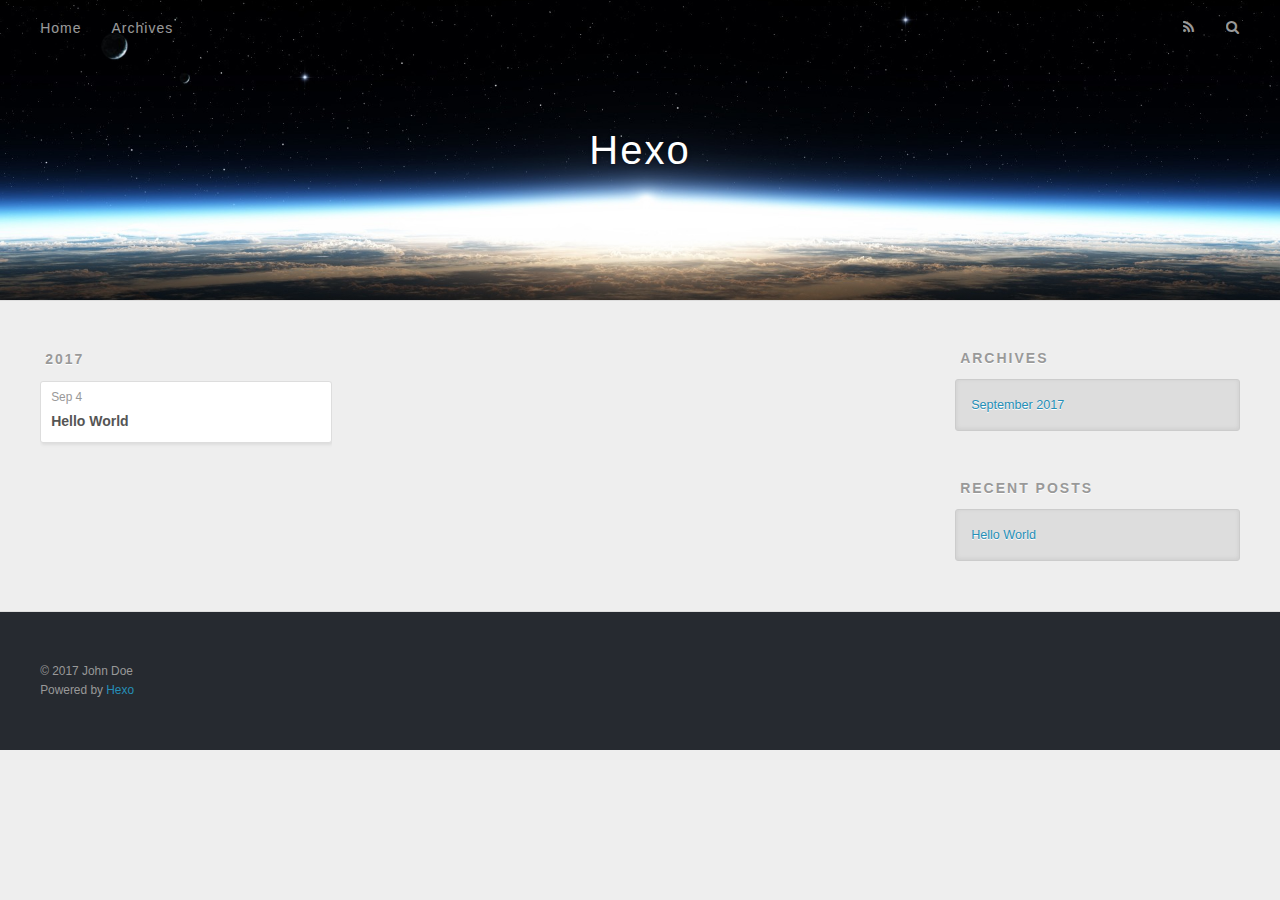
==== archives/index.html @ 52e6a65e "Site updated: 2017-09-04 19:18:16" ====
<!DOCTYPE html>
<html>
<head>
  <meta charset="utf-8">
  
  <title>Archives | Hexo</title>
  <meta name="viewport" content="width=device-width, initial-scale=1, maximum-scale=1">
  <meta property="og:type" content="website">
<meta property="og:title" content="Hexo">
<meta property="og:url" content="http://yoursite.com/archives/index.html">
<meta property="og:site_name" content="Hexo">
<meta name="twitter:card" content="summary">
<meta name="twitter:title" content="Hexo">
  
    <link rel="alternate" href="/atom.xml" title="Hexo" type="application/atom+xml">
  
  
    <link rel="icon" href="/favicon.png">
  
  
    <link href="//fonts.googleapis.com/css?family=Source+Code+Pro" rel="stylesheet" type="text/css">
  
  <link rel="stylesheet" href="/css/style.css">
  

</head>

<body>
  <div id="container">
    <div id="wrap">
      <header id="header">
  <div id="banner"></div>
  <div id="header-outer" class="outer">
    <div id="header-title" class="inner">
      <h1 id="logo-wrap">
        <a href="/" id="logo">Hexo</a>
      </h1>
      
    </div>
    <div id="header-inner" class="inner">
      <nav id="main-nav">
        <a id="main-nav-toggle" class="nav-icon"></a>
        
          <a class="main-nav-link" href="/">Home</a>
        
          <a class="main-nav-link" href="/archives">Archives</a>
        
      </nav>
      <nav id="sub-nav">
        
          <a id="nav-rss-link" class="nav-icon" href="/atom.xml" title="RSS Feed"></a>
        
        <a id="nav-search-btn" class="nav-icon" title="Search"></a>
      </nav>
      <div id="search-form-wrap">
        <form action="//google.com/search" method="get" accept-charset="UTF-8" class="search-form"><input type="search" name="q" class="search-form-input" placeholder="Search"><button type="submit" class="search-form-submit">&#xF002;</button><input type="hidden" name="sitesearch" value="http://yoursite.com"></form>
      </div>
    </div>
  </div>
</header>
      <div class="outer">
        <section id="main">
  
  
    
    
      
      
      <section class="archives-wrap">
        <div class="archive-year-wrap">
          <a href="/archives/2017" class="archive-year">2017</a>
        </div>
        <div class="archives">
    
    <article class="archive-article archive-type-post">
  <div class="archive-article-inner">
    <header class="archive-article-header">
      <a href="/2017/09/04/hello-world/" class="archive-article-date">
  <time datetime="2017-09-04T11:13:00.000Z" itemprop="datePublished">Sep 4</time>
</a>
      
  
    <h1 itemprop="name">
      <a class="archive-article-title" href="/2017/09/04/hello-world/">Hello World</a>
    </h1>
  

    </header>
  </div>
</article>
  
  
    </div></section>
  

</section>
        
          <aside id="sidebar">
  
    

  
    

  
    
  
    
  <div class="widget-wrap">
    <h3 class="widget-title">Archives</h3>
    <div class="widget">
      <ul class="archive-list"><li class="archive-list-item"><a class="archive-list-link" href="/archives/2017/09/">September 2017</a></li></ul>
    </div>
  </div>


  
    
  <div class="widget-wrap">
    <h3 class="widget-title">Recent Posts</h3>
    <div class="widget">
      <ul>
        
          <li>
            <a href="/2017/09/04/hello-world/">Hello World</a>
          </li>
        
      </ul>
    </div>
  </div>

  
</aside>
        
      </div>
      <footer id="footer">
  
  <div class="outer">
    <div id="footer-info" class="inner">
      &copy; 2017 John Doe<br>
      Powered by <a href="http://hexo.io/" target="_blank">Hexo</a>
    </div>
  </div>
</footer>
    </div>
    <nav id="mobile-nav">
  
    <a href="/" class="mobile-nav-link">Home</a>
  
    <a href="/archives" class="mobile-nav-link">Archives</a>
  
</nav>
    

<script src="//ajax.googleapis.com/ajax/libs/jquery/2.0.3/jquery.min.js"></script>


  <link rel="stylesheet" href="/fancybox/jquery.fancybox.css">
  <script src="/fancybox/jquery.fancybox.pack.js"></script>


<script src="/js/script.js"></script>

  </div>
</body>
</html>
---- css/style.css ----
body {
  width: 100%;
}
body:before,
body:after {
  content: "";
  display: table;
}
body:after {
  clear: both;
}
html,
body,
div,
span,
applet,
object,
iframe,
h1,
h2,
h3,
h4,
h5,
h6,
p,
blockquote,
pre,
a,
abbr,
acronym,
address,
big,
cite,
code,
del,
dfn,
em,
img,
ins,
kbd,
q,
s,
samp,
small,
strike,
strong,
sub,
sup,
tt,
var,
dl,
dt,
dd,
ol,
ul,
li,
fieldset,
form,
label,
legend,
table,
caption,
tbody,
tfoot,
thead,
tr,
th,
td {
  margin: 0;
  padding: 0;
  border: 0;
  outline: 0;
  font-weight: inherit;
  font-style: inherit;
  font-family: inherit;
  font-size: 100%;
  vertical-align: baseline;
}
body {
  line-height: 1;
  color: #000;
  background: #fff;
}
ol,
ul {
  list-style: none;
}
table {
  border-collapse: separate;
  border-spacing: 0;
  vertical-align: middle;
}
caption,
th,
td {
  text-align: left;
  font-weight: normal;
  vertical-align: middle;
}
a img {
  border: none;
}
input,
button {
  margin: 0;
  padding: 0;
}
input::-moz-focus-inner,
button::-moz-focus-inner {
  border: 0;
  padding: 0;
}
@font-face {
  font-family: FontAwesome;
  font-style: normal;
  font-weight: normal;
  src: url("fonts/fontawesome-webfont.eot?v=#4.0.3");
  src: url("fonts/fontawesome-webfont.eot?#iefix&v=#4.0.3") format("embedded-opentype"), url("fonts/fontawesome-webfont.woff?v=#4.0.3") format("woff"), url("fonts/fontawesome-webfont.ttf?v=#4.0.3") format("truetype"), url("fonts/fontawesome-webfont.svg#fontawesomeregular?v=#4.0.3") format("svg");
}
html,
body,
#container {
  height: 100%;
}
body {
  background: #eee;
  font: 14px "Helvetica Neue", Helvetica, Arial, sans-serif;
  -webkit-text-size-adjust: 100%;
}
.outer {
  max-width: 1220px;
  margin: 0 auto;
  padding: 0 20px;
}
.outer:before,
.outer:after {
  content: "";
  display: table;
}
.outer:after {
  clear: both;
}
.inner {
  display: inline;
  float: left;
  width: 98.33333333333333%;
  margin: 0 0.833333333333333%;
}
.left,
.alignleft {
  float: left;
}
.right,
.alignright {
  float: right;
}
.clear {
  clear: both;
}
#container {
  position: relative;
}
.mobile-nav-on {
  overflow: hidden;
}
#wrap {
  height: 100%;
  width: 100%;
  position: absolute;
  top: 0;
  left: 0;
  -webkit-transition: 0.2s ease-out;
  -moz-transition: 0.2s ease-out;
  -ms-transition: 0.2s ease-out;
  transition: 0.2s ease-out;
  z-index: 1;
  background: #eee;
}
.mobile-nav-on #wrap {
  left: 280px;
}
@media screen and (min-width: 768px) {
  #main {
    display: inline;
    float: left;
    width: 73.33333333333333%;
    margin: 0 0.833333333333333%;
  }
}
.article-date,
.article-category-link,
.archive-year,
.widget-title {
  text-decoration: none;
  text-transform: uppercase;
  letter-spacing: 2px;
  color: #999;
  margin-bottom: 1em;
  margin-left: 5px;
  line-height: 1em;
  text-shadow: 0 1px #fff;
  font-weight: bold;
}
.article-inner,
.archive-article-inner {
  background: #fff;
  -webkit-box-shadow: 1px 2px 3px #ddd;
  box-shadow: 1px 2px 3px #ddd;
  border: 1px solid #ddd;
  border-radius: 3px;
}
.article-entry h1,
.widget h1 {
  font-size: 2em;
}
.article-entry h2,
.widget h2 {
  font-size: 1.5em;
}
.article-entry h3,
.widget h3 {
  font-size: 1.3em;
}
.article-entry h4,
.widget h4 {
  font-size: 1.2em;
}
.article-entry h5,
.widget h5 {
  font-size: 1em;
}
.article-entry h6,
.widget h6 {
  font-size: 1em;
  color: #999;
}
.article-entry hr,
.widget hr {
  border: 1px dashed #ddd;
}
.article-entry strong,
.widget strong {
  font-weight: bold;
}
.article-entry em,
.widget em,
.article-entry cite,
.widget cite {
  font-style: italic;
}
.article-entry sup,
.widget sup,
.article-entry sub,
.widget sub {
  font-size: 0.75em;
  line-height: 0;
  position: relative;
  vertical-align: baseline;
}
.article-entry sup,
.widget sup {
  top: -0.5em;
}
.article-entry sub,
.widget sub {
  bottom: -0.2em;
}
.article-entry small,
.widget small {
  font-size: 0.85em;
}
.article-entry acronym,
.widget acronym,
.article-entry abbr,
.widget abbr {
  border-bottom: 1px dotted;
}
.article-entry ul,
.widget ul,
.article-entry ol,
.widget ol,
.article-entry dl,
.widget dl {
  margin: 0 20px;
  line-height: 1.6em;
}
.article-entry ul ul,
.widget ul ul,
.article-entry ol ul,
.widget ol ul,
.article-entry ul ol,
.widget ul ol,
.article-entry ol ol,
.widget ol ol {
  margin-top: 0;
  margin-bottom: 0;
}
.article-entry ul,
.widget ul {
  list-style: disc;
}
.article-entry ol,
.widget ol {
  list-style: decimal;
}
.article-entry dt,
.widget dt {
  font-weight: bold;
}
#header {
  height: 300px;
  position: relative;
  border-bottom: 1px solid #ddd;
}
#header:before,
#header:after {
  content: "";
  position: absolute;
  left: 0;
  right: 0;
  height: 40px;
}
#header:before {
  top: 0;
  background: -webkit-linear-gradient(rgba(0,0,0,0.2), transparent);
  background: -moz-linear-gradient(rgba(0,0,0,0.2), transparent);
  background: -ms-linear-gradient(rgba(0,0,0,0.2), transparent);
  background: linear-gradient(rgba(0,0,0,0.2), transparent);
}
#header:after {
  bottom: 0;
  background: -webkit-linear-gradient(transparent, rgba(0,0,0,0.2));
  background: -moz-linear-gradient(transparent, rgba(0,0,0,0.2));
  background: -ms-linear-gradient(transparent, rgba(0,0,0,0.2));
  background: linear-gradient(transparent, rgba(0,0,0,0.2));
}
#header-outer {
  height: 100%;
  position: relative;
}
#header-inner {
  position: relative;
  overflow: hidden;
}
#banner {
  position: absolute;
  top: 0;
  left: 0;
  width: 100%;
  height: 100%;
  background: url("images/banner.jpg") center #000;
  -webkit-background-size: cover;
  -moz-background-size: cover;
  background-size: cover;
  z-index: -1;
}
#header-title {
  text-align: center;
  height: 40px;
  position: absolute;
  top: 50%;
  left: 0;
  margin-top: -20px;
}
#logo,
#subtitle {
  text-decoration: none;
  color: #fff;
  font-weight: 300;
  text-shadow: 0 1px 4px rgba(0,0,0,0.3);
}
#logo {
  font-size: 40px;
  line-height: 40px;
  letter-spacing: 2px;
}
#subtitle {
  font-size: 16px;
  line-height: 16px;
  letter-spacing: 1px;
}
#subtitle-wrap {
  margin-top: 16px;
}
#main-nav {
  float: left;
  margin-left: -15px;
}
.nav-icon,
.main-nav-link {
  float: left;
  color: #fff;
  opacity: 0.6;
  text-decoration: none;
  text-shadow: 0 1px rgba(0,0,0,0.2);
  -webkit-transition: opacity 0.2s;
  -moz-transition: opacity 0.2s;
  -ms-transition: opacity 0.2s;
  transition: opacity 0.2s;
  display: block;
  padding: 20px 15px;
}
.nav-icon:hover,
.main-nav-link:hover {
  opacity: 1;
}
.nav-icon {
  font-family: FontAwesome;
  text-align: center;
  font-size: 14px;
  width: 14px;
  height: 14px;
  padding: 20px 15px;
  position: relative;
  cursor: pointer;
}
.main-nav-link {
  font-weight: 300;
  letter-spacing: 1px;
}
@media screen and (max-width: 479px) {
  .main-nav-link {
    display: none;
  }
}
#main-nav-toggle {
  display: none;
}
#main-nav-toggle:before {
  content: "\f0c9";
}
@media screen and (max-width: 479px) {
  #main-nav-toggle {
    display: block;
  }
}
#sub-nav {
  float: right;
  margin-right: -15px;
}
#nav-rss-link:before {
  content: "\f09e";
}
#nav-search-btn:before {
  content: "\f002";
}
#search-form-wrap {
  position: absolute;
  top: 15px;
  width: 150px;
  height: 30px;
  right: -150px;
  opacity: 0;
  -webkit-transition: 0.2s ease-out;
  -moz-transition: 0.2s ease-out;
  -ms-transition: 0.2s ease-out;
  transition: 0.2s ease-out;
}
#search-form-wrap.on {
  opacity: 1;
  right: 0;
}
@media screen and (max-width: 479px) {
  #search-form-wrap {
    width: 100%;
    right: -100%;
  }
}
.search-form {
  position: absolute;
  top: 0;
  left: 0;
  right: 0;
  background: #fff;
  padding: 5px 15px;
  border-radius: 15px;
  -webkit-box-shadow: 0 0 10px rgba(0,0,0,0.3);
  box-shadow: 0 0 10px rgba(0,0,0,0.3);
}
.search-form-input {
  border: none;
  background: none;
  color: #555;
  width: 100%;
  font: 13px "Helvetica Neue", Helvetica, Arial, sans-serif;
  outline: none;
}
.search-form-input::-webkit-search-results-decoration,
.search-form-input::-webkit-search-cancel-button {
  -webkit-appearance: none;
}
.search-form-submit {
  position: absolute;
  top: 50%;
  right: 10px;
  margin-top: -7px;
  font: 13px FontAwesome;
  border: none;
  background: none;
  color: #bbb;
  cursor: pointer;
}
.search-form-submit:hover,
.search-form-submit:focus {
  color: #777;
}
.article {
  margin: 50px 0;
}
.article-inner {
  overflow: hidden;
}
.article-meta:before,
.article-meta:after {
  content: "";
  display: table;
}
.article-meta:after {
  clear: both;
}
.article-date {
  float: left;
}
.article-category {
  float: left;
  line-height: 1em;
  color: #ccc;
  text-shadow: 0 1px #fff;
  margin-left: 8px;
}
.article-category:before {
  content: "\2022";
}
.article-category-link {
  margin: 0 12px 1em;
}
.article-header {
  padding: 20px 20px 0;
}
.article-title {
  text-decoration: none;
  font-size: 2em;
  font-weight: bold;
  color: #555;
  line-height: 1.1em;
  -webkit-transition: color 0.2s;
  -moz-transition: color 0.2s;
  -ms-transition: color 0.2s;
  transition: color 0.2s;
}
a.article-title:hover {
  color: #258fb8;
}
.article-entry {
  color: #555;
  padding: 0 20px;
}
.article-entry:before,
.article-entry:after {
  content: "";
  display: table;
}
.article-entry:after {
  clear: both;
}
.article-entry p,
.article-entry table {
  line-height: 1.6em;
  margin: 1.6em 0;
}
.article-entry h1,
.article-entry h2,
.article-entry h3,
.article-entry h4,
.article-entry h5,
.article-entry h6 {
  font-weight: bold;
}
.article-entry h1,
.article-entry h2,
.article-entry h3,
.article-entry h4,
.article-entry h5,
.article-entry h6 {
  line-height: 1.1em;
  margin: 1.1em 0;
}
.article-entry a {
  color: #258fb8;
  text-decoration: none;
}
.article-entry a:hover {
  text-decoration: underline;
}
.article-entry ul,
.article-entry ol,
.article-entry dl {
  margin-top: 1.6em;
  margin-bottom: 1.6em;
}
.article-entry img,
.article-entry video {
  max-width: 100%;
  height: auto;
  display: block;
  margin: auto;
}
.article-entry iframe {
  border: none;
}
.article-entry table {
  width: 100%;
  border-collapse: collapse;
  border-spacing: 0;
}
.article-entry th {
  font-weight: bold;
  border-bottom: 3px solid #ddd;
  padding-bottom: 0.5em;
}
.article-entry td {
  border-bottom: 1px solid #ddd;
  padding: 10px 0;
}
.article-entry blockquote {
  font-family: Georgia, "Times New Roman", serif;
  font-size: 1.4em;
  margin: 1.6em 20px;
  text-align: center;
}
.article-entry blockquote footer {
  font-size: 14px;
  margin: 1.6em 0;
  font-family: "Helvetica Neue", Helvetica, Arial, sans-serif;
}
.article-entry blockquote footer cite:before {
  content: "—";
  padding: 0 0.5em;
}
.article-entry .pullquote {
  text-align: left;
  width: 45%;
  margin: 0;
}
.article-entry .pullquote.left {
  margin-left: 0.5em;
  margin-right: 1em;
}
.article-entry .pullquote.right {
  margin-right: 0.5em;
  margin-left: 1em;
}
.article-entry .caption {
  color: #999;
  display: block;
  font-size: 0.9em;
  margin-top: 0.5em;
  position: relative;
  text-align: center;
}
.article-entry .video-container {
  position: relative;
  padding-top: 56.25%;
  height: 0;
  overflow: hidden;
}
.article-entry .video-container iframe,
.article-entry .video-container object,
.article-entry .video-container embed {
  position: absolute;
  top: 0;
  left: 0;
  width: 100%;
  height: 100%;
  margin-top: 0;
}
.article-more-link a {
  display: inline-block;
  line-height: 1em;
  padding: 6px 15px;
  border-radius: 15px;
  background: #eee;
  color: #999;
  text-shadow: 0 1px #fff;
  text-decoration: none;
}
.article-more-link a:hover {
  background: #258fb8;
  color: #fff;
  text-decoration: none;
  text-shadow: 0 1px #1e7293;
}
.article-footer {
  font-size: 0.85em;
  line-height: 1.6em;
  border-top: 1px solid #ddd;
  padding-top: 1.6em;
  margin: 0 20px 20px;
}
.article-footer:before,
.article-footer:after {
  content: "";
  display: table;
}
.article-footer:after {
  clear: both;
}
.article-footer a {
  color: #999;
  text-decoration: none;
}
.article-footer a:hover {
  color: #555;
}
.article-tag-list-item {
  float: left;
  margin-right: 10px;
}
.article-tag-list-link:before {
  content: "#";
}
.article-comment-link {
  float: right;
}
.article-comment-link:before {
  content: "\f075";
  font-family: FontAwesome;
  padding-right: 8px;
}
.article-share-link {
  cursor: pointer;
  float: right;
  margin-left: 20px;
}
.article-share-link:before {
  content: "\f064";
  font-family: FontAwesome;
  padding-right: 6px;
}
#article-nav {
  position: relative;
}
#article-nav:before,
#article-nav:after {
  content: "";
  display: table;
}
#article-nav:after {
  clear: both;
}
@media screen and (min-width: 768px) {
  #article-nav {
    margin: 50px 0;
  }
  #article-nav:before {
    width: 8px;
    height: 8px;
    position: absolute;
    top: 50%;
    left: 50%;
    margin-top: -4px;
    margin-left: -4px;
    content: "";
    border-radius: 50%;
    background: #ddd;
    -webkit-box-shadow: 0 1px 2px #fff;
    box-shadow: 0 1px 2px #fff;
  }
}
.article-nav-link-wrap {
  text-decoration: none;
  text-shadow: 0 1px #fff;
  color: #999;
  -webkit-box-sizing: border-box;
  -moz-box-sizing: border-box;
  box-sizing: border-box;
  margin-top: 50px;
  text-align: center;
  display: block;
}
.article-nav-link-wrap:hover {
  color: #555;
}
@media screen and (min-width: 768px) {
  .article-nav-link-wrap {
    width: 50%;
    margin-top: 0;
  }
}
@media screen and (min-width: 768px) {
  #article-nav-newer {
    float: left;
    text-align: right;
    padding-right: 20px;
  }
}
@media screen and (min-width: 768px) {
  #article-nav-older {
    float: right;
    text-align: left;
    padding-left: 20px;
  }
}
.article-nav-caption {
  text-transform: uppercase;
  letter-spacing: 2px;
  color: #ddd;
  line-height: 1em;
  font-weight: bold;
}
#article-nav-newer .article-nav-caption {
  margin-right: -2px;
}
.article-nav-title {
  font-size: 0.85em;
  line-height: 1.6em;
  margin-top: 0.5em;
}
.article-share-box {
  position: absolute;
  display: none;
  background: #fff;
  -webkit-box-shadow: 1px 2px 10px rgba(0,0,0,0.2);
  box-shadow: 1px 2px 10px rgba(0,0,0,0.2);
  border-radius: 3px;
  margin-left: -145px;
  overflow: hidden;
  z-index: 1;
}
.article-share-box.on {
  display: block;
}
.article-share-input {
  width: 100%;
  background: none;
  -webkit-box-sizing: border-box;
  -moz-box-sizing: border-box;
  box-sizing: border-box;
  font: 14px "Helvetica Neue", Helvetica, Arial, sans-serif;
  padding: 0 15px;
  color: #555;
  outline: none;
  border: 1px solid #ddd;
  border-radius: 3px 3px 0 0;
  height: 36px;
  line-height: 36px;
}
.article-share-links {
  background: #eee;
}
.article-share-links:before,
.article-share-links:after {
  content: "";
  display: table;
}
.article-share-links:after {
  clear: both;
}
.article-share-twitter,
.article-share-facebook,
.article-share-pinterest,
.article-share-google {
  width: 50px;
  height: 36px;
  display: block;
  float: left;
  position: relative;
  color: #999;
  text-shadow: 0 1px #fff;
}
.article-share-twitter:before,
.article-share-facebook:before,
.article-share-pinterest:before,
.article-share-google:before {
  font-size: 20px;
  font-family: FontAwesome;
  width: 20px;
  height: 20px;
  position: absolute;
  top: 50%;
  left: 50%;
  margin-top: -10px;
  margin-left: -10px;
  text-align: center;
}
.article-share-twitter:hover,
.article-share-facebook:hover,
.article-share-pinterest:hover,
.article-share-google:hover {
  color: #fff;
}
.article-share-twitter:before {
  content: "\f099";
}
.article-share-twitter:hover {
  background: #00aced;
  text-shadow: 0 1px #008abe;
}
.article-share-facebook:before {
  content: "\f09a";
}
.article-share-facebook:hover {
  background: #3b5998;
  text-shadow: 0 1px #2f477a;
}
.article-share-pinterest:before {
  content: "\f0d2";
}
.article-share-pinterest:hover {
  background: #cb2027;
  text-shadow: 0 1px #a21a1f;
}
.article-share-google:before {
  content: "\f0d5";
}
.article-share-google:hover {
  background: #dd4b39;
  text-shadow: 0 1px #be3221;
}
.article-gallery {
  background: #000;
  position: relative;
}
.article-gallery-photos {
  position: relative;
  overflow: hidden;
}
.article-gallery-img {
  display: none;
  max-width: 100%;
}
.article-gallery-img:first-child {
  display: block;
}
.article-gallery-img.loaded {
  position: absolute;
  display: block;
}
.article-gallery-img img {
  display: block;
  max-width: 100%;
  margin: 0 auto;
}
#comments {
  background: #fff;
  -webkit-box-shadow: 1px 2px 3px #ddd;
  box-shadow: 1px 2px 3px #ddd;
  padding: 20px;
  border: 1px solid #ddd;
  border-radius: 3px;
  margin: 50px 0;
}
#comments a {
  color: #258fb8;
}
.archives-wrap {
  margin: 50px 0;
}
.archives:before,
.archives:after {
  content: "";
  display: table;
}
.archives:after {
  clear: both;
}
.archive-year-wrap {
  margin-bottom: 1em;
}
.archives {
  -webkit-column-gap: 10px;
  -moz-column-gap: 10px;
  column-gap: 10px;
}
@media screen and (min-width: 480px) and (max-width: 767px) {
  .archives {
    -webkit-column-count: 2;
    -moz-column-count: 2;
    column-count: 2;
  }
}
@media screen and (min-width: 768px) {
  .archives {
    -webkit-column-count: 3;
    -moz-column-count: 3;
    column-count: 3;
  }
}
.archive-article {
  -webkit-column-break-inside: avoid;
  page-break-inside: avoid;
  overflow: hidden;
  break-inside: avoid-column;
}
.archive-article-inner {
  padding: 10px;
  margin-bottom: 15px;
}
.archive-article-title {
  text-decoration: none;
  font-weight: bold;
  color: #555;
  -webkit-transition: color 0.2s;
  -moz-transition: color 0.2s;
  -ms-transition: color 0.2s;
  transition: color 0.2s;
  line-height: 1.6em;
}
.archive-article-title:hover {
  color: #258fb8;
}
.archive-article-footer {
  margin-top: 1em;
}
.archive-article-date {
  color: #999;
  text-decoration: none;
  font-size: 0.85em;
  line-height: 1em;
  margin-bottom: 0.5em;
  display: block;
}
#page-nav {
  margin: 50px auto;
  background: #fff;
  -webkit-box-shadow: 1px 2px 3px #ddd;
  box-shadow: 1px 2px 3px #ddd;
  border: 1px solid #ddd;
  border-radius: 3px;
  text-align: center;
  color: #999;
  overflow: hidden;
}
#page-nav:before,
#page-nav:after {
  content: "";
  display: table;
}
#page-nav:after {
  clear: both;
}
#page-nav a,
#page-nav span {
  padding: 10px 20px;
  line-height: 1;
  height: 2ex;
}
#page-nav a {
  color: #999;
  text-decoration: none;
}
#page-nav a:hover {
  background: #999;
  color: #fff;
}
#page-nav .prev {
  float: left;
}
#page-nav .next {
  float: right;
}
#page-nav .page-number {
  display: inline-block;
}
@media screen and (max-width: 479px) {
  #page-nav .page-number {
    display: none;
  }
}
#page-nav .current {
  color: #555;
  font-weight: bold;
}
#page-nav .space {
  color: #ddd;
}
#footer {
  background: #262a30;
  padding: 50px 0;
  border-top: 1px solid #ddd;
  color: #999;
}
#footer a {
  color: #258fb8;
  text-decoration: none;
}
#footer a:hover {
  text-decoration: underline;
}
#footer-info {
  line-height: 1.6em;
  font-size: 0.85em;
}
.article-entry pre,
.article-entry .highlight {
  background: #2d2d2d;
  margin: 0 -20px;
  padding: 15px 20px;
  border-style: solid;
  border-color: #ddd;
  border-width: 1px 0;
  overflow: auto;
  color: #ccc;
  line-height: 22.400000000000002px;
}
.article-entry .highlight .gutter pre,
.article-entry .gist .gist-file .gist-data .line-numbers {
  color: #666;
  font-size: 0.85em;
}
.article-entry pre,
.article-entry code {
  font-family: "Source Code Pro", Consolas, Monaco, Menlo, Consolas, monospace;
}
.article-entry code {
  background: #eee;
  text-shadow: 0 1px #fff;
  padding: 0 0.3em;
}
.article-entry pre code {
  background: none;
  text-shadow: none;
  padding: 0;
}
.article-entry .highlight pre {
  border: none;
  margin: 0;
  padding: 0;
}
.article-entry .highlight table {
  margin: 0;
  width: auto;
}
.article-entry .highlight td {
  border: none;
  padding: 0;
}
.article-entry .highlight figcaption {
  font-size: 0.85em;
  color: #999;
  line-height: 1em;
  margin-bottom: 1em;
}
.article-entry .highlight figcaption:before,
.article-entry .highlight figcaption:after {
  content: "";
  display: table;
}
.article-entry .highlight figcaption:after {
  clear: both;
}
.article-entry .highlight figcaption a {
  float: right;
}
.article-entry .highlight .gutter pre {
  text-align: right;
  padding-right: 20px;
}
.article-entry .highlight .line {
  height: 22.400000000000002px;
}
.article-entry .highlight .line.marked {
  background: #515151;
}
.article-entry .gist {
  margin: 0 -20px;
  border-style: solid;
  border-color: #ddd;
  border-width: 1px 0;
  background: #2d2d2d;
  padding: 15px 20px 15px 0;
}
.article-entry .gist .gist-file {
  border: none;
  font-family: "Source Code Pro", Consolas, Monaco, Menlo, Consolas, monospace;
  margin: 0;
}
.article-entry .gist .gist-file .gist-data {
  background: none;
  border: none;
}
.article-entry .gist .gist-file .gist-data .line-numbers {
  background: none;
  border: none;
  padding: 0 20px 0 0;
}
.article-entry .gist .gist-file .gist-data .line-data {
  padding: 0 !important;
}
.article-entry .gist .gist-file .highlight {
  margin: 0;
  padding: 0;
  border: none;
}
.article-entry .gist .gist-file .gist-meta {
  background: #2d2d2d;
  color: #999;
  font: 0.85em "Helvetica Neue", Helvetica, Arial, sans-serif;
  text-shadow: 0 0;
  padding: 0;
  margin-top: 1em;
  margin-left: 20px;
}
.article-entry .gist .gist-file .gist-meta a {
  color: #258fb8;
  font-weight: normal;
}
.article-entry .gist .gist-file .gist-meta a:hover {
  text-decoration: underline;
}
pre .comment,
pre .title {
  color: #999;
}
pre .variable,
pre .attribute,
pre .tag,
pre .regexp,
pre .ruby .constant,
pre .xml .tag .title,
pre .xml .pi,
pre .xml .doctype,
pre .html .doctype,
pre .css .id,
pre .css .class,
pre .css .pseudo {
  color: #f2777a;
}
pre .number,
pre .preprocessor,
pre .built_in,
pre .literal,
pre .params,
pre .constant {
  color: #f99157;
}
pre .class,
pre .ruby .class .title,
pre .css .rules .attribute {
  color: #9c9;
}
pre .string,
pre .value,
pre .inheritance,
pre .header,
pre .ruby .symbol,
pre .xml .cdata {
  color: #9c9;
}
pre .css .hexcolor {
  color: #6cc;
}
pre .function,
pre .python .decorator,
pre .python .title,
pre .ruby .function .title,
pre .ruby .title .keyword,
pre .perl .sub,
pre .javascript .title,
pre .coffeescript .title {
  color: #69c;
}
pre .keyword,
pre .javascript .function {
  color: #c9c;
}
@media screen and (max-width: 479px) {
  #mobile-nav {
    position: absolute;
    top: 0;
    left: 0;
    width: 280px;
    height: 100%;
    background: #191919;
    border-right: 1px solid #fff;
  }
}
@media screen and (max-width: 479px) {
  .mobile-nav-link {
    display: block;
    color: #999;
    text-decoration: none;
    padding: 15px 20px;
    font-weight: bold;
  }
  .mobile-nav-link:hover {
    color: #fff;
  }
}
@media screen and (min-width: 768px) {
  #sidebar {
    display: inline;
    float: left;
    width: 23.333333333333332%;
    margin: 0 0.833333333333333%;
  }
}
.widget-wrap {
  margin: 50px 0;
}
.widget {
  color: #777;
  text-shadow: 0 1px #fff;
  background: #ddd;
  -webkit-box-shadow: 0 -1px 4px #ccc inset;
  box-shadow: 0 -1px 4px #ccc inset;
  border: 1px solid #ccc;
  padding: 15px;
  border-radius: 3px;
}
.widget a {
  color: #258fb8;
  text-decoration: none;
}
.widget a:hover {
  text-decoration: underline;
}
.widget ul ul,
.widget ol ul,
.widget dl ul,
.widget ul ol,
.widget ol ol,
.widget dl ol,
.widget ul dl,
.widget ol dl,
.widget dl dl {
  margin-left: 15px;
  list-style: disc;
}
.widget {
  line-height: 1.6em;
  word-wrap: break-word;
  font-size: 0.9em;
}
.widget ul,
.widget ol {
  list-style: none;
  margin: 0;
}
.widget ul ul,
.widget ol ul,
.widget ul ol,
.widget ol ol {
  margin: 0 20px;
}
.widget ul ul,
.widget ol ul {
  list-style: disc;
}
.widget ul ol,
.widget ol ol {
  list-style: decimal;
}
.category-list-count,
.tag-list-count,
.archive-list-count {
  padding-left: 5px;
  color: #999;
  font-size: 0.85em;
}
.category-list-count:before,
.tag-list-count:before,
.archive-list-count:before {
  content: "(";
}
.category-list-count:after,
.tag-list-count:after,
.archive-list-count:after {
  content: ")";
}
.tagcloud a {
  margin-right: 5px;
  display: inline-block;
}
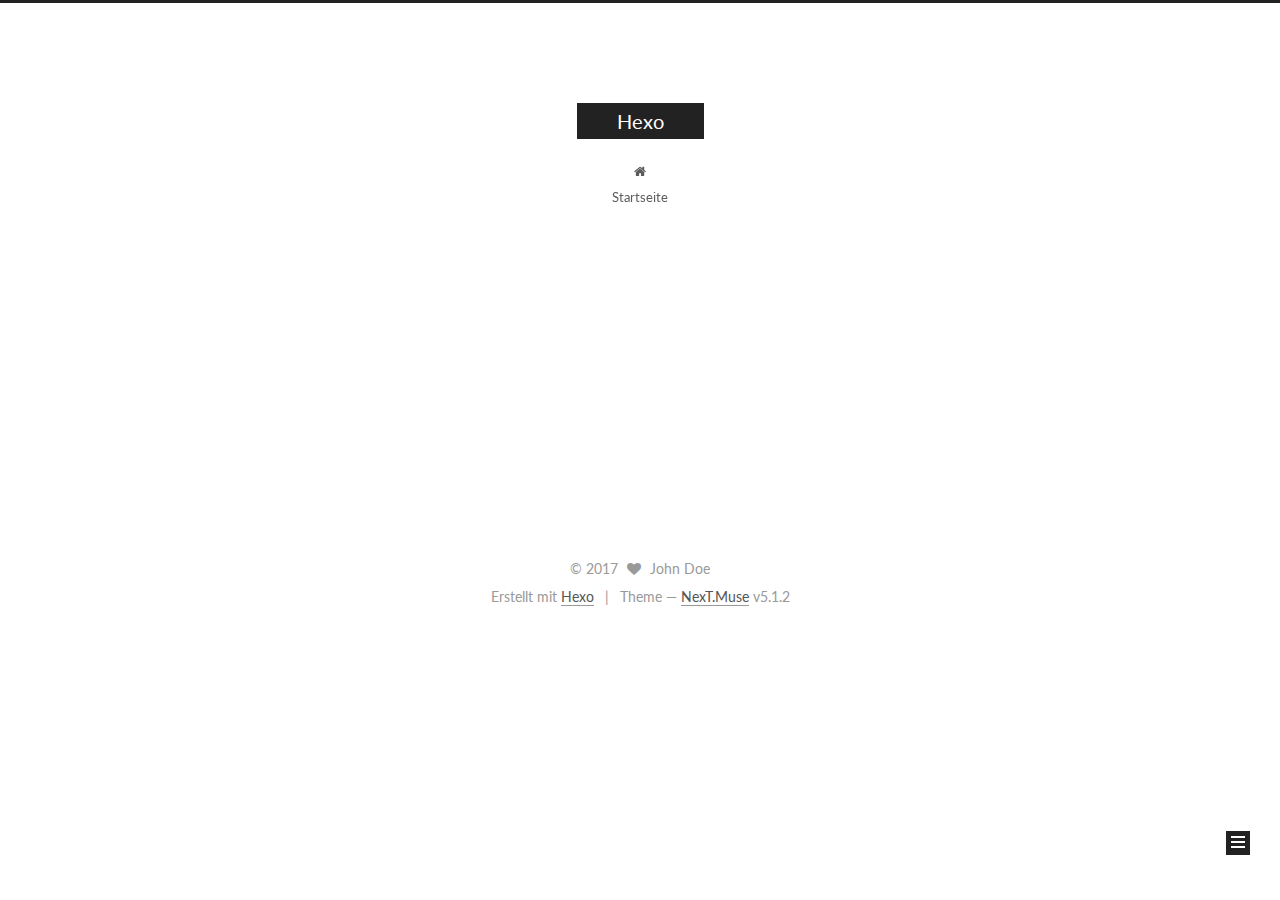
==== commit 16e21bab: "Site updated: 2017-09-04 19:21:54" ====
--- a/archives/index.html
+++ b/archives/index.html
@@ -1,166 +1,537 @@
 <!DOCTYPE html>
-<html>
+
+
+
+  
+
+
+<html class="theme-next muse use-motion" lang="">
 <head>
-  <meta charset="utf-8">
-  
-  <title>Archives | Hexo</title>
-  <meta name="viewport" content="width=device-width, initial-scale=1, maximum-scale=1">
-  <meta property="og:type" content="website">
+  <meta charset="UTF-8"/>
+<meta http-equiv="X-UA-Compatible" content="IE=edge" />
+<meta name="viewport" content="width=device-width, initial-scale=1, maximum-scale=1"/>
+<meta name="theme-color" content="#222">
+
+
+
+
+
+
+
+
+
+<meta http-equiv="Cache-Control" content="no-transform" />
+<meta http-equiv="Cache-Control" content="no-siteapp" />
+
+
+
+
+
+
+
+
+
+
+
+
+
+
+
+
+  
+  
+  <link href="/lib/fancybox/source/jquery.fancybox.css?v=2.1.5" rel="stylesheet" type="text/css" />
+
+
+
+
+  
+  
+  
+  
+
+  
+    
+    
+  
+
+  
+
+  
+
+  
+
+  
+
+  
+    
+    
+    <link href="//fonts.googleapis.com/css?family=Lato:300,300italic,400,400italic,700,700italic&subset=latin,latin-ext" rel="stylesheet" type="text/css">
+  
+
+
+
+
+
+
+<link href="/lib/font-awesome/css/font-awesome.min.css?v=4.6.2" rel="stylesheet" type="text/css" />
+
+<link href="/css/main.css?v=5.1.2" rel="stylesheet" type="text/css" />
+
+
+  <meta name="keywords" content="Hexo, NexT" />
+
+
+
+
+
+
+
+
+  <link rel="shortcut icon" type="image/x-icon" href="/favicon.ico?v=5.1.2" />
+
+
+
+
+
+
+<meta property="og:type" content="website">
 <meta property="og:title" content="Hexo">
 <meta property="og:url" content="http://yoursite.com/archives/index.html">
 <meta property="og:site_name" content="Hexo">
 <meta name="twitter:card" content="summary">
 <meta name="twitter:title" content="Hexo">
-  
-    <link rel="alternate" href="/atom.xml" title="Hexo" type="application/atom+xml">
-  
-  
-    <link rel="icon" href="/favicon.png">
-  
-  
-    <link href="//fonts.googleapis.com/css?family=Source+Code+Pro" rel="stylesheet" type="text/css">
-  
-  <link rel="stylesheet" href="/css/style.css">
-  
+
+
+
+<script type="text/javascript" id="hexo.configurations">
+  var NexT = window.NexT || {};
+  var CONFIG = {
+    root: '/',
+    scheme: 'Muse',
+    version: '5.1.2',
+    sidebar: {"position":"left","display":"post","offset":12,"offset_float":12,"b2t":false,"scrollpercent":false,"onmobile":false},
+    fancybox: true,
+    tabs: true,
+    motion: {"enable":true,"async":false,"transition":{"post_block":"fadeIn","post_header":"slideDownIn","post_body":"slideDownIn","coll_header":"slideLeftIn"}},
+    duoshuo: {
+      userId: '0',
+      author: 'Author'
+    },
+    algolia: {
+      applicationID: '',
+      apiKey: '',
+      indexName: '',
+      hits: {"per_page":10},
+      labels: {"input_placeholder":"Search for Posts","hits_empty":"We didn't find any results for the search: ${query}","hits_stats":"${hits} results found in ${time} ms"}
+    }
+  };
+</script>
+
+
+
+  <link rel="canonical" href="http://yoursite.com/archives/"/>
+
+
+
+
+
+  <title>Archiv | Hexo</title>
+  
+
+
+
+
+
+
+
 
 </head>
 
-<body>
-  <div id="container">
-    <div id="wrap">
-      <header id="header">
-  <div id="banner"></div>
-  <div id="header-outer" class="outer">
-    <div id="header-title" class="inner">
-      <h1 id="logo-wrap">
-        <a href="/" id="logo">Hexo</a>
-      </h1>
-      
+<body itemscope itemtype="http://schema.org/WebPage" lang="">
+
+  
+  
+    
+  
+
+  <div class="container sidebar-position-left page-archive">
+    <div class="headband"></div>
+
+    <header id="header" class="header" itemscope itemtype="http://schema.org/WPHeader">
+      <div class="header-inner"><div class="site-brand-wrapper">
+  <div class="site-meta ">
+    
+
+    <div class="custom-logo-site-title">
+      <a href="/"  class="brand" rel="start">
+        <span class="logo-line-before"><i></i></span>
+        <span class="site-title">Hexo</span>
+        <span class="logo-line-after"><i></i></span>
+      </a>
     </div>
-    <div id="header-inner" class="inner">
-      <nav id="main-nav">
-        <a id="main-nav-toggle" class="nav-icon"></a>
-        
-          <a class="main-nav-link" href="/">Home</a>
-        
-          <a class="main-nav-link" href="/archives">Archives</a>
-        
-      </nav>
-      <nav id="sub-nav">
-        
-          <a id="nav-rss-link" class="nav-icon" href="/atom.xml" title="RSS Feed"></a>
-        
-        <a id="nav-search-btn" class="nav-icon" title="Search"></a>
-      </nav>
-      <div id="search-form-wrap">
-        <form action="//google.com/search" method="get" accept-charset="UTF-8" class="search-form"><input type="search" name="q" class="search-form-input" placeholder="Search"><button type="submit" class="search-form-submit">&#xF002;</button><input type="hidden" name="sitesearch" value="http://yoursite.com"></form>
+      
+        <p class="site-subtitle"></p>
+      
+  </div>
+
+  <div class="site-nav-toggle">
+    <button>
+      <span class="btn-bar"></span>
+      <span class="btn-bar"></span>
+      <span class="btn-bar"></span>
+    </button>
+  </div>
+</div>
+
+<nav class="site-nav">
+  
+
+  
+    <ul id="menu" class="menu">
+      
+        
+        <li class="menu-item menu-item-home">
+          <a href="/" rel="section">
+            
+              <i class="menu-item-icon fa fa-fw fa-home"></i> <br />
+            
+            Startseite
+          </a>
+        </li>
+      
+
+      
+    </ul>
+  
+
+  
+</nav>
+
+
+
+ </div>
+    </header>
+
+    <main id="main" class="main">
+      <div class="main-inner">
+        <div class="content-wrap">
+          <div id="content" class="content">
+            
+
+  
+  
+  
+  <div class="post-block archive">
+    <div id="posts" class="posts-collapse">
+      <span class="archive-move-on"></span>
+
+      <span class="archive-page-counter">
+        
+        
+        
+          
+        
+        Öhm..! Ein Artikel. Bleib dran.
+      </span>
+
+      
+
+        
+        
+        
+
+        
+          
+          <div class="collection-title">
+            <h1 class="archive-year" id="archive-year-2017">2017</h1>
+          </div>
+        
+        
+
+        
+
+  <article class="post post-type-normal" itemscope itemtype="http://schema.org/Article">
+    <header class="post-header">
+
+      <h2 class="post-title">
+        
+            <a class="post-title-link" href="/2017/09/04/hello-world/" itemprop="url">
+              
+                <span itemprop="name">Hello World</span>
+              
+            </a>
+        
+      </h2>
+
+      <div class="post-meta">
+        <time class="post-time" itemprop="dateCreated"
+              datetime="2017-09-04T19:13:00+08:00"
+              content="2017-09-04" >
+          09-04
+        </time>
       </div>
+
+    </header>
+  </article>
+
+
+
+      
+
     </div>
   </div>
-</header>
-      <div class="outer">
-        <section id="main">
-  
-  
-    
-    
-      
-      
-      <section class="archives-wrap">
-        <div class="archive-year-wrap">
-          <a href="/archives/2017" class="archive-year">2017</a>
+  
+  
+  
+
+  
+
+
+
+          </div>
+          
+
+
+          
+
         </div>
-        <div class="archives">
-    
-    <article class="archive-article archive-type-post">
-  <div class="archive-article-inner">
-    <header class="archive-article-header">
-      <a href="/2017/09/04/hello-world/" class="archive-article-date">
-  <time datetime="2017-09-04T11:13:00.000Z" itemprop="datePublished">Sep 4</time>
-</a>
-      
-  
-    <h1 itemprop="name">
-      <a class="archive-article-title" href="/2017/09/04/hello-world/">Hello World</a>
-    </h1>
-  
-
-    </header>
-  </div>
-</article>
-  
-  
-    </div></section>
-  
-
-</section>
-        
-          <aside id="sidebar">
-  
-    
-
-  
-    
-
-  
-    
-  
-    
-  <div class="widget-wrap">
-    <h3 class="widget-title">Archives</h3>
-    <div class="widget">
-      <ul class="archive-list"><li class="archive-list-item"><a class="archive-list-link" href="/archives/2017/09/">September 2017</a></li></ul>
+        
+          
+  
+  <div class="sidebar-toggle">
+    <div class="sidebar-toggle-line-wrap">
+      <span class="sidebar-toggle-line sidebar-toggle-line-first"></span>
+      <span class="sidebar-toggle-line sidebar-toggle-line-middle"></span>
+      <span class="sidebar-toggle-line sidebar-toggle-line-last"></span>
     </div>
   </div>
 
-
-  
-    
-  <div class="widget-wrap">
-    <h3 class="widget-title">Recent Posts</h3>
-    <div class="widget">
-      <ul>
-        
-          <li>
-            <a href="/2017/09/04/hello-world/">Hello World</a>
-          </li>
-        
-      </ul>
+  <aside id="sidebar" class="sidebar">
+    
+    <div class="sidebar-inner">
+
+      
+
+      
+
+      <section class="site-overview sidebar-panel sidebar-panel-active">
+        <div class="site-author motion-element" itemprop="author" itemscope itemtype="http://schema.org/Person">
+          
+            <p class="site-author-name" itemprop="name">John Doe</p>
+            <p class="site-description motion-element" itemprop="description"></p>
+        </div>
+
+        <nav class="site-state motion-element">
+
+          
+            <div class="site-state-item site-state-posts">
+            
+              <a href="/archives">
+            
+                <span class="site-state-item-count">1</span>
+                <span class="site-state-item-name">Artikel</span>
+              </a>
+            </div>
+          
+
+          
+
+          
+
+        </nav>
+
+        
+
+        <div class="links-of-author motion-element">
+          
+        </div>
+
+        
+        
+
+        
+        
+
+        
+
+
+      </section>
+
+      
+
+      
+
     </div>
+  </aside>
+
+
+        
+      </div>
+    </main>
+
+    <footer id="footer" class="footer">
+      <div class="footer-inner">
+        <div class="copyright" >
+  
+  &copy; 
+  <span itemprop="copyrightYear">2017</span>
+  <span class="with-love">
+    <i class="fa fa-heart"></i>
+  </span>
+  <span class="author" itemprop="copyrightHolder">John Doe</span>
+
+  
+</div>
+
+
+  <div class="powered-by">Erstellt mit  <a class="theme-link" href="https://hexo.io">Hexo</a></div>
+
+  <span class="post-meta-divider">|</span>
+
+  <div class="theme-info">Theme &mdash; <a class="theme-link" href="https://github.com/iissnan/hexo-theme-next">NexT.Muse</a> v5.1.2</div>
+
+
+        
+
+
+
+
+
+
+
+        
+      </div>
+    </footer>
+
+    
+      <div class="back-to-top">
+        <i class="fa fa-arrow-up"></i>
+        
+      </div>
+    
+
   </div>
 
   
-</aside>
-        
-      </div>
-      <footer id="footer">
-  
-  <div class="outer">
-    <div id="footer-info" class="inner">
-      &copy; 2017 John Doe<br>
-      Powered by <a href="http://hexo.io/" target="_blank">Hexo</a>
-    </div>
-  </div>
-</footer>
-    </div>
-    <nav id="mobile-nav">
-  
-    <a href="/" class="mobile-nav-link">Home</a>
-  
-    <a href="/archives" class="mobile-nav-link">Archives</a>
-  
-</nav>
-    
-
-<script src="//ajax.googleapis.com/ajax/libs/jquery/2.0.3/jquery.min.js"></script>
-
-
-  <link rel="stylesheet" href="/fancybox/jquery.fancybox.css">
-  <script src="/fancybox/jquery.fancybox.pack.js"></script>
-
-
-<script src="/js/script.js"></script>
-
-  </div>
+
+<script type="text/javascript">
+  if (Object.prototype.toString.call(window.Promise) !== '[object Function]') {
+    window.Promise = null;
+  }
+</script>
+
+
+
+
+
+
+
+
+
+  
+
+
+
+
+
+
+
+
+
+
+
+
+  
+  <script type="text/javascript" src="/lib/jquery/index.js?v=2.1.3"></script>
+
+  
+  <script type="text/javascript" src="/lib/fastclick/lib/fastclick.min.js?v=1.0.6"></script>
+
+  
+  <script type="text/javascript" src="/lib/jquery_lazyload/jquery.lazyload.js?v=1.9.7"></script>
+
+  
+  <script type="text/javascript" src="/lib/velocity/velocity.min.js?v=1.2.1"></script>
+
+  
+  <script type="text/javascript" src="/lib/velocity/velocity.ui.min.js?v=1.2.1"></script>
+
+  
+  <script type="text/javascript" src="/lib/fancybox/source/jquery.fancybox.pack.js?v=2.1.5"></script>
+
+
+  
+
+
+  <script type="text/javascript" src="/js/src/utils.js?v=5.1.2"></script>
+
+  <script type="text/javascript" src="/js/src/motion.js?v=5.1.2"></script>
+
+
+
+  
+  
+
+  <script type="text/javascript" src="/js/src/scrollspy.js?v=5.1.2"></script>
+<script type="text/javascript" src="/js/src/post-details.js?v=5.1.2"></script>
+
+
+  
+
+  
+
+
+  <script type="text/javascript" src="/js/src/bootstrap.js?v=5.1.2"></script>
+
+
+
+  
+
+
+  
+
+
+
+
+	
+
+
+
+
+
+  
+
+
+
+
+
+  
+
+
+
+
+
+
+
+
+  
+
+
+
+
+
+  
+
+  
+
+  
+
+  
+
+  
+
+  
+
 </body>
-</html>+</html>
--- a/css/main.css
+++ b/css/main.css
@@ -0,0 +1,2660 @@
+/* normalize.css v3.0.2 | MIT License | git.io/normalize */
+html {
+  font-family: sans-serif; /* 1 */
+  -ms-text-size-adjust: 100%; /* 2 */
+  -webkit-text-size-adjust: 100%; /* 2 */
+}
+body {
+  margin: 0;
+}
+article,
+aside,
+details,
+figcaption,
+figure,
+footer,
+header,
+hgroup,
+main,
+menu,
+nav,
+section,
+summary {
+  display: block;
+}
+audio,
+canvas,
+progress,
+video {
+  display: inline-block; /* 1 */
+  vertical-align: baseline; /* 2 */
+}
+audio:not([controls]) {
+  display: none;
+  height: 0;
+}
+[hidden],
+template {
+  display: none;
+}
+a {
+  background-color: transparent;
+}
+a:active,
+a:hover {
+  outline: 0;
+}
+abbr[title] {
+  border-bottom: 1px dotted;
+}
+b,
+strong {
+  font-weight: bold;
+}
+dfn {
+  font-style: italic;
+}
+h1 {
+  font-size: 2em;
+  margin: 0.67em 0;
+}
+mark {
+  background: #ff0;
+  color: #000;
+}
+small {
+  font-size: 80%;
+}
+sub,
+sup {
+  font-size: 75%;
+  line-height: 0;
+  position: relative;
+  vertical-align: baseline;
+}
+sup {
+  top: -0.5em;
+}
+sub {
+  bottom: -0.25em;
+}
+img {
+  border: 0;
+}
+svg:not(:root) {
+  overflow: hidden;
+}
+figure {
+  margin: 1em 40px;
+}
+hr {
+  -moz-box-sizing: content-box;
+  box-sizing: content-box;
+  height: 0;
+}
+pre {
+  overflow: auto;
+}
+code,
+kbd,
+pre,
+samp {
+  font-family: monospace, monospace;
+  font-size: 1em;
+}
+button,
+input,
+optgroup,
+select,
+textarea {
+  color: inherit; /* 1 */
+  font: inherit; /* 2 */
+  margin: 0; /* 3 */
+}
+button {
+  overflow: visible;
+}
+button,
+select {
+  text-transform: none;
+}
+button,
+html input[type="button"],
+input[type="reset"],
+input[type="submit"] {
+  -webkit-appearance: button; /* 2 */
+  cursor: pointer; /* 3 */
+}
+button[disabled],
+html input[disabled] {
+  cursor: default;
+}
+button::-moz-focus-inner,
+input::-moz-focus-inner {
+  border: 0;
+  padding: 0;
+}
+input {
+  line-height: normal;
+}
+input[type="checkbox"],
+input[type="radio"] {
+  box-sizing: border-box; /* 1 */
+  padding: 0; /* 2 */
+}
+input[type="number"]::-webkit-inner-spin-button,
+input[type="number"]::-webkit-outer-spin-button {
+  height: auto;
+}
+input[type="search"] {
+  -webkit-appearance: textfield; /* 1 */
+  -moz-box-sizing: content-box;
+  -webkit-box-sizing: content-box; /* 2 */
+  box-sizing: content-box;
+}
+input[type="search"]::-webkit-search-cancel-button,
+input[type="search"]::-webkit-search-decoration {
+  -webkit-appearance: none;
+}
+fieldset {
+  border: 1px solid #c0c0c0;
+  margin: 0 2px;
+  padding: 0.35em 0.625em 0.75em;
+}
+legend {
+  border: 0; /* 1 */
+  padding: 0; /* 2 */
+}
+textarea {
+  overflow: auto;
+}
+optgroup {
+  font-weight: bold;
+}
+table {
+  border-collapse: collapse;
+  border-spacing: 0;
+}
+td,
+th {
+  padding: 0;
+}
+::selection {
+  background: #262a30;
+  color: #fff;
+}
+body {
+  position: relative;
+  font-family: 'Lato', "PingFang SC", "Microsoft YaHei", sans-serif;
+  font-size: 14px;
+  line-height: 2;
+  color: #555;
+  background: #fff;
+}
+@media (max-width: 767px) {
+  body {
+    padding-right: 0 !important;
+  }
+}
+@media (min-width: 768px) and (max-width: 991px) {
+  body {
+    padding-right: 0 !important;
+  }
+}
+@media (min-width: 1600px) {
+  body {
+    font-size: 16px;
+  }
+}
+h1,
+h2,
+h3,
+h4,
+h5,
+h6 {
+  margin: 0;
+  padding: 0;
+  font-weight: bold;
+  line-height: 1.5;
+  font-family: 'Lato', "PingFang SC", "Microsoft YaHei", sans-serif;
+}
+h2,
+h3,
+h4,
+h5,
+h6 {
+  margin: 20px 0 15px;
+}
+h1 {
+  font-size: 22px;
+}
+@media (max-width: 767px) {
+  h1 {
+    font-size: 18px;
+  }
+}
+h2 {
+  font-size: 20px;
+}
+@media (max-width: 767px) {
+  h2 {
+    font-size: 16px;
+  }
+}
+h3 {
+  font-size: 18px;
+}
+@media (max-width: 767px) {
+  h3 {
+    font-size: 14px;
+  }
+}
+h4 {
+  font-size: 16px;
+}
+@media (max-width: 767px) {
+  h4 {
+    font-size: 12px;
+  }
+}
+h5 {
+  font-size: 14px;
+}
+@media (max-width: 767px) {
+  h5 {
+    font-size: 10px;
+  }
+}
+h6 {
+  font-size: 12px;
+}
+@media (max-width: 767px) {
+  h6 {
+    font-size: 8px;
+  }
+}
+p {
+  margin: 0 0 20px 0;
+}
+a {
+  color: #555;
+  text-decoration: none;
+  outline: none;
+  border-bottom: 1px solid #999;
+  word-wrap: break-word;
+}
+a:hover {
+  color: #222;
+  border-bottom-color: #222;
+}
+blockquote {
+  margin: 0;
+  padding: 0;
+}
+img {
+  display: block;
+  margin: auto;
+  max-width: 100%;
+  height: auto;
+}
+hr {
+  margin: 40px 0;
+  height: 3px;
+  border: none;
+  background-color: #ddd;
+  background-image: repeating-linear-gradient(-45deg, #fff, #fff 4px, transparent 4px, transparent 8px);
+}
+blockquote {
+  padding: 0 15px;
+  color: #666;
+  border-left: 4px solid #ddd;
+}
+blockquote cite::before {
+  content: "-";
+  padding: 0 5px;
+}
+dt {
+  font-weight: 700;
+}
+dd {
+  margin: 0;
+  padding: 0;
+}
+kbd {
+  border: 1px solid #ccc;
+  border-radius: 0.2em;
+  box-shadow: 0.1em 0.1em 0.2em rgba(0,0,0,0.1);
+  background-color: #f9f9f9;
+  font-family: inherit;
+  background-image: -webkit-linear-gradient(top, #eee, #fff, #eee);
+  padding: 0.1em 0.3em;
+  white-space: nowrap;
+}
+.text-left {
+  text-align: left;
+}
+.text-center {
+  text-align: center;
+}
+.text-right {
+  text-align: right;
+}
+.text-justify {
+  text-align: justify;
+}
+.text-nowrap {
+  white-space: nowrap;
+}
+.text-lowercase {
+  text-transform: lowercase;
+}
+.text-uppercase {
+  text-transform: uppercase;
+}
+.text-capitalize {
+  text-transform: capitalize;
+}
+.center-block {
+  display: block;
+  margin-left: auto;
+  margin-right: auto;
+}
+.clearfix:before,
+.clearfix:after {
+  content: " ";
+  display: table;
+}
+.clearfix:after {
+  clear: both;
+}
+.pullquote {
+  width: 45%;
+}
+.pullquote.left {
+  float: left;
+  margin-left: 5px;
+  margin-right: 10px;
+}
+.pullquote.right {
+  float: right;
+  margin-left: 10px;
+  margin-right: 5px;
+}
+.affix.affix.affix {
+  position: fixed;
+}
+.translation {
+  margin-top: -20px;
+  font-size: 14px;
+  color: #999;
+}
+.scrollbar-measure {
+  width: 100px;
+  height: 100px;
+  overflow: scroll;
+  position: absolute;
+  top: -9999px;
+}
+.use-motion .motion-element {
+  opacity: 0;
+}
+table {
+  margin: 20px 0;
+  width: 100%;
+  border-collapse: collapse;
+  border-spacing: 0;
+  border: 1px solid #ddd;
+  font-size: 14px;
+  table-layout: fixed;
+  word-wrap: break-all;
+}
+table>tbody>tr:nth-of-type(odd) {
+  background-color: #f9f9f9;
+}
+table>tbody>tr:hover {
+  background-color: #f5f5f5;
+}
+caption,
+th,
+td {
+  padding: 8px;
+  text-align: left;
+  vertical-align: middle;
+  font-weight: normal;
+}
+th,
+td {
+  border-bottom: 3px solid #ddd;
+  border-right: 1px solid #eee;
+}
+th {
+  padding-bottom: 10px;
+  font-weight: 700;
+}
+td {
+  border-bottom-width: 1px;
+}
+html,
+body {
+  height: 100%;
+}
+.container {
+  position: relative;
+  min-height: 100%;
+}
+.header-inner {
+  margin: 0 auto;
+  padding: 100px 0 70px;
+  width: 700px;
+}
+@media (min-width: 1600px) {
+  .container .header-inner {
+    width: 900px;
+  }
+}
+.main-inner {
+  margin: 0 auto;
+  width: 700px;
+}
+@media (min-width: 1600px) {
+  .container .main-inner {
+    width: 900px;
+  }
+}
+.footer {
+  width: 100%;
+  min-height: 50px;
+}
+.footer-inner {
+  box-sizing: border-box;
+  margin: 20px auto;
+  width: 700px;
+}
+@media (min-width: 1600px) {
+  .container .footer-inner {
+    width: 900px;
+  }
+}
+pre,
+.highlight {
+  overflow: auto;
+  margin: 20px 0;
+  padding: 0;
+  font-size: 13px;
+  color: #4d4d4c;
+  background: #f7f7f7;
+  line-height: 1.6;
+}
+pre,
+code {
+  font-family: consolas, Menlo, "PingFang SC", "Microsoft YaHei", monospace;
+}
+code {
+  padding: 2px 4px;
+  word-wrap: break-word;
+  color: #555;
+  background: #eee;
+  border-radius: 3px;
+  font-size: 13px;
+}
+pre code {
+  padding: 0;
+  color: #4d4d4c;
+  background: none;
+  text-shadow: none;
+}
+.highlight {
+  border-radius: 1px;
+}
+.highlight pre {
+  border: none;
+  margin: 0;
+  padding: 10px 0;
+}
+.highlight table {
+  margin: 0;
+  width: auto;
+  border: none;
+}
+.highlight td {
+  border: none;
+  padding: 0;
+}
+.highlight figcaption {
+  font-size: 1em;
+  color: #4d4d4c;
+  line-height: 1em;
+  margin-bottom: 1em;
+}
+.highlight figcaption:before,
+.highlight figcaption:after {
+  content: " ";
+  display: table;
+}
+.highlight figcaption:after {
+  clear: both;
+}
+.highlight figcaption a {
+  float: right;
+  color: #4d4d4c;
+}
+.highlight figcaption a:hover {
+  border-bottom-color: #4d4d4c;
+}
+.highlight .gutter pre {
+  padding-left: 10px;
+  padding-right: 10px;
+  color: #869194;
+  text-align: right;
+  background-color: #eff2f3;
+}
+.highlight .code pre {
+  width: 100%;
+  padding-left: 10px;
+  padding-right: 10px;
+  background-color: #f7f7f7;
+}
+.highlight .line {
+  height: 20px;
+}
+.gutter {
+  -webkit-user-select: none;
+  -moz-user-select: none;
+  -ms-user-select: none;
+  user-select: none;
+}
+.gist table {
+  width: auto;
+}
+.gist table td {
+  border: none;
+}
+pre .deletion {
+  background: #fdd;
+}
+pre .addition {
+  background: #dfd;
+}
+pre .meta {
+  color: #8959a8;
+}
+pre .comment {
+  color: #8e908c;
+}
+pre .variable,
+pre .attribute,
+pre .tag,
+pre .regexp,
+pre .ruby .constant,
+pre .xml .tag .title,
+pre .xml .pi,
+pre .xml .doctype,
+pre .html .doctype,
+pre .css .id,
+pre .css .class,
+pre .css .pseudo {
+  color: #c82829;
+}
+pre .number,
+pre .preprocessor,
+pre .built_in,
+pre .literal,
+pre .params,
+pre .constant,
+pre .command {
+  color: #f5871f;
+}
+pre .ruby .class .title,
+pre .css .rules .attribute,
+pre .string,
+pre .value,
+pre .inheritance,
+pre .header,
+pre .ruby .symbol,
+pre .xml .cdata,
+pre .special,
+pre .number,
+pre .formula {
+  color: #718c00;
+}
+pre .title,
+pre .css .hexcolor {
+  color: #3e999f;
+}
+pre .function,
+pre .python .decorator,
+pre .python .title,
+pre .ruby .function .title,
+pre .ruby .title .keyword,
+pre .perl .sub,
+pre .javascript .title,
+pre .coffeescript .title {
+  color: #4271ae;
+}
+pre .keyword,
+pre .javascript .function {
+  color: #8959a8;
+}
+.full-image.full-image.full-image {
+  border: none;
+  max-width: 100%;
+  width: auto;
+  margin: 20px auto;
+}
+@media (min-width: 992px) {
+  .full-image.full-image.full-image {
+    max-width: none;
+    width: 110%;
+    margin: 25px -5%;
+  }
+}
+.blockquote-center,
+.page-home .post-type-quote blockquote,
+.page-post-detail .post-type-quote blockquote {
+  position: relative;
+  margin: 40px 0;
+  padding: 0;
+  border-left: none;
+  text-align: center;
+}
+.blockquote-center::before,
+.page-home .post-type-quote blockquote::before,
+.page-post-detail .post-type-quote blockquote::before,
+.blockquote-center::after,
+.page-home .post-type-quote blockquote::after,
+.page-post-detail .post-type-quote blockquote::after {
+  position: absolute;
+  content: ' ';
+  display: block;
+  width: 100%;
+  height: 24px;
+  opacity: 0.2;
+  background-repeat: no-repeat;
+  background-position: 0 -6px;
+  background-size: 22px 22px;
+}
+.blockquote-center::before,
+.page-home .post-type-quote blockquote::before,
+.page-post-detail .post-type-quote blockquote::before {
+  top: -20px;
+  background-image: url("../images/quote-l.svg");
+  border-top: 1px solid #ccc;
+}
+.blockquote-center::after,
+.page-home .post-type-quote blockquote::after,
+.page-post-detail .post-type-quote blockquote::after {
+  bottom: -20px;
+  background-image: url("../images/quote-r.svg");
+  border-bottom: 1px solid #ccc;
+  background-position: 100% 8px;
+}
+.blockquote-center p,
+.page-home .post-type-quote blockquote p,
+.page-post-detail .post-type-quote blockquote p,
+.blockquote-center div,
+.page-home .post-type-quote blockquote div,
+.page-post-detail .post-type-quote blockquote div {
+  text-align: center;
+}
+.post .post-body .group-picture img {
+  box-sizing: border-box;
+  padding: 0 3px;
+  border: none;
+}
+.post .group-picture-row {
+  overflow: hidden;
+  margin-top: 6px;
+}
+.post .group-picture-row:first-child {
+  margin-top: 0;
+}
+.post .group-picture-column {
+  float: left;
+}
+.page-post-detail .post-body .group-picture-column {
+  float: none;
+  margin-top: 10px;
+  width: auto !important;
+}
+.page-post-detail .post-body .group-picture-column img {
+  margin: 0 auto;
+}
+.page-archive .group-picture-container {
+  overflow: hidden;
+}
+.page-archive .group-picture-row {
+  float: left;
+}
+.page-archive .group-picture-row:first-child {
+  margin-top: 6px;
+}
+.page-archive .group-picture-column {
+  max-width: 150px;
+  max-height: 150px;
+}
+.post-body .note {
+  position: relative;
+  padding: 15px;
+  margin-bottom: 20px;
+  border: 1px solid #eee;
+  border-left-width: 5px;
+  border-radius: 3px;
+}
+.post-body .note h2,
+.post-body .note h3,
+.post-body .note h4,
+.post-body .note h5,
+.post-body .note h6 {
+  margin-top: 0;
+  margin-bottom: 0;
+  border-bottom: initial;
+  padding-top: 0 !important;
+}
+.post-body .note p:first-child,
+.post-body .note ul:first-child,
+.post-body .note ol:first-child,
+.post-body .note table:first-child,
+.post-body .note pre:first-child,
+.post-body .note blockquote:first-child {
+  margin-top: 0;
+}
+.post-body .note p:last-child,
+.post-body .note ul:last-child,
+.post-body .note ol:last-child,
+.post-body .note table:last-child,
+.post-body .note pre:last-child,
+.post-body .note blockquote:last-child {
+  margin-bottom: 0;
+}
+.post-body .note.default {
+  border-left-color: #777;
+}
+.post-body .note.default h2,
+.post-body .note.default h3,
+.post-body .note.default h4,
+.post-body .note.default h5,
+.post-body .note.default h6 {
+  color: #777;
+}
+.post-body .note.primary {
+  border-left-color: #6f42c1;
+}
+.post-body .note.primary h2,
+.post-body .note.primary h3,
+.post-body .note.primary h4,
+.post-body .note.primary h5,
+.post-body .note.primary h6 {
+  color: #6f42c1;
+}
+.post-body .note.info {
+  border-left-color: #428bca;
+}
+.post-body .note.info h2,
+.post-body .note.info h3,
+.post-body .note.info h4,
+.post-body .note.info h5,
+.post-body .note.info h6 {
+  color: #428bca;
+}
+.post-body .note.success {
+  border-left-color: #5cb85c;
+}
+.post-body .note.success h2,
+.post-body .note.success h3,
+.post-body .note.success h4,
+.post-body .note.success h5,
+.post-body .note.success h6 {
+  color: #5cb85c;
+}
+.post-body .note.warning {
+  border-left-color: #f0ad4e;
+}
+.post-body .note.warning h2,
+.post-body .note.warning h3,
+.post-body .note.warning h4,
+.post-body .note.warning h5,
+.post-body .note.warning h6 {
+  color: #f0ad4e;
+}
+.post-body .note.danger {
+  border-left-color: #d9534f;
+}
+.post-body .note.danger h2,
+.post-body .note.danger h3,
+.post-body .note.danger h4,
+.post-body .note.danger h5,
+.post-body .note.danger h6 {
+  color: #d9534f;
+}
+.post-body .label {
+  display: inline;
+  padding: 0 2px;
+  white-space: nowrap;
+}
+.post-body .label.default {
+  background-color: #f0f0f0;
+}
+.post-body .label.primary {
+  background-color: #efe6f7;
+}
+.post-body .label.info {
+  background-color: #e5f2f8;
+}
+.post-body .label.success {
+  background-color: #e7f4e9;
+}
+.post-body .label.warning {
+  background-color: #fcf6e1;
+}
+.post-body .label.danger {
+  background-color: #fae8eb;
+}
+.post-body .tabs {
+  position: relative;
+  display: block;
+  margin-bottom: 20px;
+  padding-top: 10px;
+}
+.post-body .tabs ul.nav-tabs {
+  margin: 0;
+  padding: 0;
+  display: flex;
+  margin-bottom: -1px;
+}
+@media (max-width: 413px) {
+  .post-body .tabs ul.nav-tabs {
+    display: block;
+    margin-bottom: 5px;
+  }
+}
+.post-body .tabs ul.nav-tabs li.tab {
+  list-style-type: none !important;
+  margin: 0 0.25em 0 0;
+  border-top: 3px solid transparent;
+  border-left: 1px solid transparent;
+  border-right: 1px solid transparent;
+}
+@media (max-width: 413px) {
+  .post-body .tabs ul.nav-tabs li.tab {
+    margin: initial;
+    border-top: 1px solid transparent;
+    border-left: 3px solid transparent;
+    border-right: 1px solid transparent;
+    border-bottom: 1px solid transparent;
+  }
+}
+.post-body .tabs ul.nav-tabs li.tab a {
+  outline: 0;
+  border-bottom: initial;
+  display: block;
+  line-height: 1.8em;
+  padding: 0.25em 0.75em;
+  transition-duration: 0.2s;
+  transition-timing-function: ease-out;
+  transition-delay: 0s;
+}
+.post-body .tabs ul.nav-tabs li.tab a i {
+  width: 1.285714285714286em;
+}
+.post-body .tabs ul.nav-tabs li.tab.active {
+  border-top: 3px solid #fc6423;
+  border-left: 1px solid #ddd;
+  border-right: 1px solid #ddd;
+  background-color: #fff;
+}
+@media (max-width: 413px) {
+  .post-body .tabs ul.nav-tabs li.tab.active {
+    border-top: 1px solid #ddd;
+    border-left: 3px solid #fc6423;
+    border-right: 1px solid #ddd;
+    border-bottom: 1px solid #ddd;
+  }
+}
+.post-body .tabs ul.nav-tabs li.tab.active a {
+  cursor: default;
+  color: #555;
+}
+.post-body .tabs .tab-content {
+  background-color: #fff;
+}
+.post-body .tabs .tab-content .tab-pane {
+  border: 1px solid #ddd;
+  padding: 20px 20px 0 20px;
+}
+.post-body .tabs .tab-content .tab-pane:not(.active) {
+  display: none !important;
+}
+.post-body .tabs .tab-content .tab-pane.active {
+  display: block !important;
+}
+.btn {
+  display: inline-block;
+  padding: 0 20px;
+  font-size: 14px;
+  color: #fff;
+  background: #222;
+  border: 2px solid #222;
+  text-decoration: none;
+  border-radius: 0;
+  transition-property: background-color;
+  transition-duration: 0.2s;
+  transition-timing-function: ease-in-out;
+  transition-delay: 0s;
+}
+.btn:hover,
+.post-button .btn:hover {
+  border-color: #222;
+  color: #222;
+  background: #fff;
+}
+.btn-bar {
+  display: block;
+  width: 22px;
+  height: 2px;
+  background: #555;
+  border-radius: 1px;
+}
+.btn-bar+.btn-bar {
+  margin-top: 4px;
+}
+.pagination {
+  margin: 120px 0 40px;
+  text-align: center;
+  border-top: 1px solid #eee;
+}
+.page-number-basic,
+.pagination .prev,
+.pagination .next,
+.pagination .page-number,
+.pagination .space {
+  display: inline-block;
+  position: relative;
+  top: -1px;
+  margin: 0 10px;
+  padding: 0 10px;
+  line-height: 30px;
+}
+@media (max-width: 767px) {
+  .page-number-basic,
+  .pagination .prev,
+  .pagination .next,
+  .pagination .page-number,
+  .pagination .space {
+    margin: 0 5px;
+  }
+}
+.pagination .prev,
+.pagination .next,
+.pagination .page-number {
+  border-bottom: 0;
+  border-top: 1px solid #eee;
+  transition-property: border-color;
+  transition-duration: 0.2s;
+  transition-timing-function: ease-in-out;
+  transition-delay: 0s;
+}
+.pagination .prev:hover,
+.pagination .next:hover,
+.pagination .page-number:hover {
+  border-top-color: #222;
+}
+.pagination .space {
+  padding: 0;
+  margin: 0;
+}
+.pagination .prev {
+  margin-left: 0;
+}
+.pagination .next {
+  margin-right: 0;
+}
+.pagination .page-number.current {
+  color: #fff;
+  background: #ccc;
+  border-top-color: #ccc;
+}
+@media (max-width: 767px) {
+  .pagination {
+    border-top: none;
+  }
+  .pagination .prev,
+  .pagination .next,
+  .pagination .page-number {
+    margin-bottom: 10px;
+    border-top: 0;
+    border-bottom: 1px solid #eee;
+  }
+  .pagination .prev:hover,
+  .pagination .next:hover,
+  .pagination .page-number:hover {
+    border-bottom-color: #222;
+  }
+}
+.comments {
+  margin: 60px 20px 0;
+}
+.tag-cloud {
+  text-align: center;
+}
+.tag-cloud a {
+  display: inline-block;
+  margin: 10px;
+}
+.back-to-top {
+  box-sizing: border-box;
+  position: fixed;
+  bottom: -100px;
+  right: 30px;
+  z-index: 1050;
+  padding: 0 6px;
+  width: 24px;
+  background: #222;
+  font-size: 12px;
+  opacity: 1;
+  color: #fff;
+  cursor: pointer;
+  text-align: center;
+  -webkit-transform: translateZ(0);
+  transition-property: bottom;
+  transition-duration: 0.2s;
+  transition-timing-function: ease-in-out;
+  transition-delay: 0s;
+}
+@media (min-width: 768px) and (max-width: 991px) {
+  .back-to-top {
+    display: none !important;
+  }
+}
+@media (max-width: 767px) {
+  .back-to-top {
+    display: none !important;
+  }
+}
+.back-to-top.back-to-top-on {
+  bottom: 19px;
+}
+.header {
+  background: transparent;
+}
+.header-inner {
+  position: relative;
+}
+.headband {
+  height: 3px;
+  background: #222;
+}
+.site-meta {
+  margin: 0;
+  text-align: center;
+}
+@media (max-width: 767px) {
+  .site-meta {
+    text-align: center;
+  }
+}
+.brand {
+  position: relative;
+  display: inline-block;
+  padding: 0 40px;
+  color: #fff;
+  background: #222;
+  border-bottom: none;
+}
+.brand:hover {
+  color: #fff;
+}
+.logo {
+  display: inline-block;
+  margin-right: 5px;
+  line-height: 36px;
+  vertical-align: top;
+}
+.site-title {
+  display: inline-block;
+  vertical-align: top;
+  line-height: 36px;
+  font-size: 20px;
+  font-weight: normal;
+  font-family: 'Lato', "PingFang SC", "Microsoft YaHei", sans-serif;
+}
+.site-subtitle {
+  margin-top: 10px;
+  font-size: 13px;
+  color: #999;
+}
+.use-motion .brand {
+  opacity: 0;
+}
+.use-motion .logo,
+.use-motion .site-title,
+.use-motion .site-subtitle {
+  opacity: 0;
+  position: relative;
+  top: -10px;
+}
+.site-nav-toggle {
+  display: none;
+  position: absolute;
+  top: 10px;
+  left: 10px;
+}
+@media (max-width: 767px) {
+  .site-nav-toggle {
+    display: block;
+  }
+}
+.site-nav-toggle button {
+  margin-top: 2px;
+  padding: 9px 10px;
+  background: transparent;
+  border: none;
+}
+@media (max-width: 767px) {
+  .site-nav {
+    display: none;
+    margin: 0 -10px;
+    padding: 0 10px;
+    clear: both;
+    border-top: 1px solid #ddd;
+  }
+}
+@media (min-width: 768px) and (max-width: 991px) {
+  .site-nav {
+    display: block !important;
+  }
+}
+@media (min-width: 992px) {
+  .site-nav {
+    display: block !important;
+  }
+}
+.menu {
+  margin-top: 20px;
+  padding-left: 0;
+  text-align: center;
+}
+.menu .menu-item {
+  display: inline-block;
+  margin: 0 10px;
+  list-style: none;
+}
+@media screen and (max-width: 767px) {
+  .menu .menu-item {
+    margin-top: 10px;
+  }
+}
+.menu .menu-item a {
+  display: block;
+  font-size: 13px;
+  line-height: inherit;
+  border-bottom: 1px solid transparent;
+  transition-property: border-color;
+  transition-duration: 0.2s;
+  transition-timing-function: ease-in-out;
+  transition-delay: 0s;
+}
+.menu .menu-item a:hover {
+  border-bottom-color: #222;
+}
+.menu .menu-item .fa {
+  margin-right: 5px;
+}
+.use-motion .menu-item {
+  opacity: 0;
+}
+.post-body {
+  font-family: 'Lato', "PingFang SC", "Microsoft YaHei", sans-serif;
+}
+@media (max-width: 767px) {
+  .post-body {
+    word-break: break-word;
+  }
+}
+.post-body .fancybox img {
+  display: block !important;
+  margin: 0 auto;
+  cursor: pointer;
+  cursor: zoom-in;
+  cursor: -webkit-zoom-in;
+}
+.post-body .image-caption,
+.post-body .figure .caption {
+  margin: 10px auto 15px;
+  text-align: center;
+  font-size: 14px;
+  color: #999;
+  font-weight: bold;
+  line-height: 1;
+}
+.post-sticky-flag {
+  display: inline-block;
+  font-size: 16px;
+  -ms-transform: rotate(30deg);
+  -webkit-transform: rotate(30deg);
+  -moz-transform: rotate(30deg);
+  -ms-transform: rotate(30deg);
+  -o-transform: rotate(30deg);
+  transform: rotate(30deg);
+}
+.use-motion .post-block {
+  opacity: 0;
+}
+.use-motion .post-header {
+  opacity: 0;
+}
+.use-motion .post-body {
+  opacity: 0;
+}
+.use-motion .collection-title {
+  opacity: 0;
+}
+.posts-expand {
+  padding-top: 40px;
+}
+@media (max-width: 767px) {
+  .posts-expand {
+    margin: 0 20px;
+  }
+  .post-body pre {
+    padding: 10px;
+  }
+  .post-body pre .gutter pre {
+    padding-right: 10px;
+  }
+  .post-body .highlight {
+    margin-left: 0px;
+    margin-right: 0px;
+    padding: 0;
+  }
+  .post-body .highlight .gutter pre {
+    padding-right: 10px;
+  }
+}
+@media (min-width: 992px) {
+  .posts-expand .post-body {
+    text-align: justify;
+  }
+}
+.posts-expand .post-body h2,
+.posts-expand .post-body h3,
+.posts-expand .post-body h4,
+.posts-expand .post-body h5,
+.posts-expand .post-body h6 {
+  padding-top: 10px;
+}
+.posts-expand .post-body h2 .header-anchor,
+.posts-expand .post-body h3 .header-anchor,
+.posts-expand .post-body h4 .header-anchor,
+.posts-expand .post-body h5 .header-anchor,
+.posts-expand .post-body h6 .header-anchor {
+  float: right;
+  margin-left: 10px;
+  color: #ccc;
+  border-bottom-style: none;
+  visibility: hidden;
+}
+.posts-expand .post-body h2 .header-anchor:hover,
+.posts-expand .post-body h3 .header-anchor:hover,
+.posts-expand .post-body h4 .header-anchor:hover,
+.posts-expand .post-body h5 .header-anchor:hover,
+.posts-expand .post-body h6 .header-anchor:hover {
+  color: inherit;
+}
+.posts-expand .post-body h2:hover .header-anchor,
+.posts-expand .post-body h3:hover .header-anchor,
+.posts-expand .post-body h4:hover .header-anchor,
+.posts-expand .post-body h5:hover .header-anchor,
+.posts-expand .post-body h6:hover .header-anchor {
+  visibility: visible;
+}
+.posts-expand .post-body ul li {
+  list-style: circle;
+}
+.posts-expand .post-body img {
+  box-sizing: border-box;
+  margin: auto;
+  padding: 3px;
+  border: 1px solid #ddd;
+}
+.posts-expand .fancybox img {
+  margin: 0 auto;
+}
+@media (max-width: 767px) {
+  .posts-collapse {
+    margin: 0 20px;
+  }
+  .posts-collapse .post-title,
+  .posts-collapse .post-meta {
+    display: block;
+    width: auto;
+    text-align: left;
+  }
+}
+.posts-collapse {
+  position: relative;
+  z-index: 1010;
+  margin-left: 55px;
+}
+.posts-collapse::after {
+  content: " ";
+  position: absolute;
+  top: 20px;
+  left: 0;
+  margin-left: -2px;
+  width: 4px;
+  height: 100%;
+  background: #f5f5f5;
+  z-index: -1;
+}
+@media (max-width: 767px) {
+  .posts-collapse {
+    margin: 0 20px;
+  }
+}
+.posts-collapse .collection-title {
+  position: relative;
+  margin: 60px 0;
+}
+.posts-collapse .collection-title h1,
+.posts-collapse .collection-title h2 {
+  margin-left: 20px;
+}
+.posts-collapse .collection-title small {
+  color: #bbb;
+  margin-left: 5px;
+}
+.posts-collapse .collection-title::before {
+  content: " ";
+  position: absolute;
+  left: 0;
+  top: 50%;
+  margin-left: -4px;
+  margin-top: -4px;
+  width: 8px;
+  height: 8px;
+  background: #bbb;
+  border-radius: 50%;
+}
+.posts-collapse .post {
+  margin: 30px 0;
+}
+.posts-collapse .post-header {
+  position: relative;
+  transition-duration: 0.2s;
+  transition-timing-function: ease-in-out;
+  transition-delay: 0s;
+  transition-property: border;
+  border-bottom: 1px dashed #ccc;
+}
+.posts-collapse .post-header::before {
+  content: " ";
+  position: absolute;
+  left: 0;
+  top: 12px;
+  width: 6px;
+  height: 6px;
+  margin-left: -4px;
+  background: #bbb;
+  border-radius: 50%;
+  border: 1px solid #fff;
+  transition-duration: 0.2s;
+  transition-timing-function: ease-in-out;
+  transition-delay: 0s;
+  transition-property: background;
+}
+.posts-collapse .post-header:hover {
+  border-bottom-color: #666;
+}
+.posts-collapse .post-header:hover::before {
+  background: #222;
+}
+.posts-collapse .post-meta {
+  position: absolute;
+  font-size: 12px;
+  left: 20px;
+  top: 5px;
+}
+.posts-collapse .post-comments-count {
+  display: none;
+}
+.posts-collapse .post-title {
+  margin-left: 60px;
+  font-size: 16px;
+  font-weight: normal;
+  line-height: inherit;
+}
+.posts-collapse .post-title::after {
+  margin-left: 3px;
+  opacity: 0.6;
+}
+.posts-collapse .post-title a {
+  color: #666;
+  border-bottom: none;
+}
+.page-home .post-type-quote .post-header,
+.page-post-detail .post-type-quote .post-header,
+.page-home .post-type-quote .post-tags,
+.page-post-detail .post-type-quote .post-tags {
+  display: none;
+}
+.posts-expand .post-title {
+  font-size: 26px;
+  text-align: center;
+  word-break: break-word;
+  font-weight: 400;
+}
+@media (max-width: 767px) {
+  .posts-expand .post-title {
+    font-size: 22px;
+  }
+}
+.posts-expand .post-title-link {
+  display: inline-block;
+  position: relative;
+  color: #555;
+  border-bottom: none;
+  line-height: 1.2;
+  vertical-align: top;
+}
+.posts-expand .post-title-link::before {
+  content: "";
+  position: absolute;
+  width: 100%;
+  height: 2px;
+  bottom: 0;
+  left: 0;
+  background-color: #000;
+  visibility: hidden;
+  -webkit-transform: scaleX(0);
+  -moz-transform: scaleX(0);
+  -ms-transform: scaleX(0);
+  -o-transform: scaleX(0);
+  transform: scaleX(0);
+  transition-duration: 0.2s;
+  transition-timing-function: ease-in-out;
+  transition-delay: 0s;
+}
+.posts-expand .post-title-link:hover::before {
+  visibility: visible;
+  -webkit-transform: scaleX(1);
+  -moz-transform: scaleX(1);
+  -ms-transform: scaleX(1);
+  -o-transform: scaleX(1);
+  transform: scaleX(1);
+}
+.posts-expand .post-title-link .fa {
+  font-size: 16px;
+}
+.posts-expand .post-meta {
+  margin: 3px 0 60px 0;
+  color: #999;
+  font-family: 'Lato', "PingFang SC", "Microsoft YaHei", sans-serif;
+  font-size: 12px;
+  text-align: center;
+}
+.posts-expand .post-meta .post-category-list {
+  display: inline-block;
+  margin: 0;
+  padding: 3px;
+}
+.posts-expand .post-meta .post-category-list-link {
+  color: #999;
+}
+.posts-expand .post-meta .post-description {
+  font-size: 14px;
+  margin-top: 2px;
+}
+.post-meta-divider {
+  margin: 0 0.5em;
+}
+.post-meta-item-icon {
+  margin-right: 3px;
+}
+@media (min-width: 768px) and (max-width: 991px) {
+  .post-meta-item-icon {
+    display: inline-block;
+  }
+}
+@media (max-width: 767px) {
+  .post-meta-item-icon {
+    display: inline-block;
+  }
+}
+@media (min-width: 768px) and (max-width: 991px) {
+  .post-meta-item-text {
+    display: none;
+  }
+}
+@media (max-width: 767px) {
+  .post-meta-item-text {
+    display: none;
+  }
+}
+@media (max-width: 767px) {
+  .posts-expand .post-comments-count {
+    display: none;
+  }
+}
+.post-button {
+  margin-top: 50px;
+}
+.post-button .btn {
+  color: #fff;
+  font-size: 14px;
+  background: #222;
+  border-radius: 0;
+  line-height: 2;
+  margin: 0 4px 8px 4px;
+}
+.post-button .fa-fw {
+  width: 1.285714285714286em;
+  text-align: left;
+}
+.posts-expand .post-tags {
+  margin-top: 40px;
+  text-align: center;
+}
+.posts-expand .post-tags a {
+  display: inline-block;
+  margin-right: 10px;
+  font-size: 13px;
+}
+.post-nav {
+  display: table;
+  margin-top: 15px;
+  width: 100%;
+  border-top: 1px solid #eee;
+}
+.post-nav-divider {
+  display: table-cell;
+  width: 10%;
+}
+.post-nav-item {
+  display: table-cell;
+  padding: 10px 0 0 0;
+  width: 45%;
+  vertical-align: top;
+}
+.post-nav-item a {
+  position: relative;
+  display: block;
+  line-height: 25px;
+  font-size: 14px;
+  color: #555;
+  border-bottom: none;
+}
+.post-nav-item a:hover {
+  color: #222;
+  border-bottom: none;
+}
+.post-nav-item a:active {
+  top: 2px;
+}
+.post-nav-item .fa {
+  position: absolute;
+  top: 8px;
+  left: 0;
+  font-size: 12px;
+}
+.post-nav-next a {
+  padding-left: 15px;
+}
+.post-nav-prev {
+  text-align: right;
+}
+.post-nav-prev a {
+  padding-right: 15px;
+}
+.post-nav-prev .fa {
+  right: 0;
+  left: auto;
+}
+.posts-expand .post-eof {
+  display: block;
+  margin: 80px auto 60px;
+  width: 8%;
+  height: 1px;
+  background: #ccc;
+  text-align: center;
+}
+.post:last-child .post-eof.post-eof.post-eof {
+  display: none;
+}
+.post-gallery {
+  display: table;
+  table-layout: fixed;
+  width: 100%;
+  border-collapse: separate;
+}
+.post-gallery-row {
+  display: table-row;
+}
+.post-gallery .post-gallery-img {
+  display: table-cell;
+  text-align: center;
+  vertical-align: middle;
+  border: none;
+}
+.post-gallery .post-gallery-img img {
+  max-width: 100%;
+  max-height: 100%;
+  border: none;
+}
+.fancybox-close,
+.fancybox-close:hover {
+  border: none;
+}
+.rtl.post-body p,
+.rtl.post-body a,
+.rtl.post-body h1,
+.rtl.post-body h2,
+.rtl.post-body h3,
+.rtl.post-body h4,
+.rtl.post-body h5,
+.rtl.post-body h6,
+.rtl.post-body li,
+.rtl.post-body ul,
+.rtl.post-body ol {
+  direction: rtl;
+  font-family: UKIJ Ekran;
+}
+.rtl.post-title {
+  font-family: UKIJ Ekran;
+}
+.sidebar {
+  position: fixed;
+  right: 0;
+  top: 0;
+  bottom: 0;
+  width: 0;
+  z-index: 1040;
+  box-shadow: inset 0 2px 6px #000;
+  background: #222;
+  -webkit-transform: translateZ(0);
+}
+.sidebar a {
+  color: #999;
+  border-bottom-color: #555;
+}
+.sidebar a:hover {
+  color: #eee;
+}
+@media (min-width: 768px) and (max-width: 991px) {
+  .sidebar {
+    display: none !important;
+  }
+}
+@media (max-width: 767px) {
+  .sidebar {
+    display: none !important;
+  }
+}
+.sidebar-inner {
+  position: relative;
+  padding: 20px 10px;
+  color: #999;
+  text-align: center;
+}
+.sidebar-toggle {
+  position: fixed;
+  right: 30px;
+  bottom: 45px;
+  width: 14px;
+  height: 14px;
+  padding: 5px;
+  background: #222;
+  line-height: 0;
+  z-index: 1050;
+  cursor: pointer;
+  -webkit-transform: translateZ(0);
+}
+@media (min-width: 768px) and (max-width: 991px) {
+  .sidebar-toggle {
+    display: none !important;
+  }
+}
+@media (max-width: 767px) {
+  .sidebar-toggle {
+    display: none !important;
+  }
+}
+.sidebar-toggle-line {
+  position: relative;
+  display: inline-block;
+  vertical-align: top;
+  height: 2px;
+  width: 100%;
+  background: #fff;
+  margin-top: 3px;
+}
+.sidebar-toggle-line:first-child {
+  margin-top: 0;
+}
+.site-author-image {
+  display: block;
+  margin: 0 auto;
+  padding: 2px;
+  max-width: 96px;
+  height: auto;
+  border: 2px solid #333;
+}
+.site-author-name {
+  margin: 5px 0 0;
+  text-align: center;
+  color: #f5f5f5;
+  font-weight: normal;
+}
+.site-description {
+  margin-top: 5px;
+  text-align: center;
+  font-size: 14px;
+  color: #999;
+}
+.site-state {
+  overflow: hidden;
+  line-height: 1.4;
+  white-space: nowrap;
+  text-align: center;
+}
+.site-state-item {
+  display: inline-block;
+  padding: 0 15px;
+  border-left: 1px solid #333;
+}
+.site-state-item:first-child {
+  border-left: none;
+}
+.site-state-item a {
+  border-bottom: none;
+}
+.site-state-item-count {
+  display: block;
+  text-align: center;
+  color: inherit;
+  font-weight: 600;
+  font-size: 18px;
+}
+.site-state-item-name {
+  font-size: 13px;
+  color: inherit;
+}
+.feed-link {
+  margin-top: 20px;
+}
+.feed-link a {
+  display: inline-block;
+  padding: 0 15px;
+  color: #fc6423;
+  border: 1px solid #fc6423;
+  border-radius: 4px;
+}
+.feed-link a i {
+  color: #fc6423;
+  font-size: 14px;
+}
+.feed-link a:hover {
+  color: #fff;
+  background: #fc6423;
+}
+.feed-link a:hover i {
+  color: #fff;
+}
+.links-of-author {
+  margin-top: 20px;
+  display: flex;
+  flex-wrap: wrap;
+  justify-content: center;
+}
+.links-of-author a {
+  display: inline-block;
+  vertical-align: middle;
+  margin-right: 10px;
+  margin-bottom: 10px;
+  border-bottom-color: #555;
+  font-size: 13px;
+}
+.links-of-author a:before {
+  display: inline-block;
+  vertical-align: middle;
+  margin-right: 3px;
+  content: " ";
+  width: 4px;
+  height: 4px;
+  border-radius: 50%;
+  background: #c8ccff;
+}
+.links-of-blogroll {
+  font-size: 13px;
+}
+.links-of-blogroll-title {
+  margin-top: 20px;
+  font-size: 14px;
+  font-weight: 600;
+}
+.links-of-blogroll-list {
+  margin: 0;
+  padding: 0;
+  list-style: none;
+}
+.links-of-blogroll-item {
+  padding: 2px 10px;
+}
+.links-of-blogroll-item a {
+  max-width: 280px;
+  box-sizing: border-box;
+  display: inline-block;
+  overflow: hidden;
+  white-space: nowrap;
+  text-overflow: ellipsis;
+}
+.sidebar-nav {
+  margin: 0 0 20px;
+  padding-left: 0;
+}
+.sidebar-nav li {
+  display: inline-block;
+  cursor: pointer;
+  border-bottom: 1px solid transparent;
+  font-size: 14px;
+  color: #555;
+}
+.sidebar-nav li:hover {
+  color: #f5f5f5;
+}
+.page-post-detail .sidebar-nav-toc {
+  padding: 0 5px;
+}
+.page-post-detail .sidebar-nav-overview {
+  margin-left: 10px;
+}
+.sidebar-nav .sidebar-nav-active {
+  color: #87daff;
+  border-bottom-color: #87daff;
+}
+.sidebar-nav .sidebar-nav-active:hover {
+  color: #87daff;
+}
+.sidebar-panel {
+  display: none;
+}
+.sidebar-panel-active {
+  display: block;
+}
+.post-toc-empty {
+  font-size: 14px;
+  color: #666;
+}
+.post-toc-wrap {
+  overflow: hidden;
+}
+.post-toc {
+  overflow: auto;
+}
+.post-toc ol {
+  margin: 0;
+  padding: 0 2px 5px 10px;
+  text-align: left;
+  list-style: none;
+  font-size: 14px;
+}
+.post-toc ol > ol {
+  padding-left: 0;
+}
+.post-toc ol a {
+  transition-duration: 0.2s;
+  transition-timing-function: ease-in-out;
+  transition-delay: 0s;
+  transition-property: all;
+  color: #999;
+  border-bottom-color: #555;
+}
+.post-toc ol a:hover {
+  color: #ccc;
+  border-bottom-color: #ccc;
+}
+.post-toc .nav-item {
+  overflow: hidden;
+  text-overflow: ellipsis;
+  white-space: nowrap;
+  line-height: 1.8;
+}
+.post-toc .nav .nav-child {
+  display: none;
+}
+.post-toc .nav .active > .nav-child {
+  display: block;
+}
+.post-toc .nav .active-current > .nav-child {
+  display: block;
+}
+.post-toc .nav .active-current > .nav-child > .nav-item {
+  display: block;
+}
+.post-toc .nav .active > a {
+  color: #87daff;
+  border-bottom-color: #87daff;
+}
+.post-toc .nav .active-current > a {
+  color: #87daff;
+}
+.post-toc .nav .active-current > a:hover {
+  color: #87daff;
+}
+.footer {
+  font-size: 14px;
+  color: #999;
+}
+.footer img {
+  border: none;
+}
+.footer-inner {
+  text-align: center;
+}
+.with-love {
+  display: inline-block;
+  margin: 0 5px;
+}
+.powered-by,
+.theme-info {
+  display: inline-block;
+}
+.cc-license {
+  margin-top: 10px;
+  text-align: center;
+}
+.cc-license .cc-opacity {
+  opacity: 0.7;
+  border-bottom: none;
+}
+.cc-license .cc-opacity:hover {
+  opacity: 0.9;
+}
+.cc-license img {
+  display: inline-block;
+}
+.theme-next #ds-thread #ds-reset {
+  color: #555;
+}
+.theme-next #ds-thread #ds-reset .ds-replybox {
+  margin-bottom: 30px;
+}
+.theme-next #ds-thread #ds-reset .ds-replybox .ds-avatar,
+.theme-next #ds-reset .ds-avatar img {
+  box-shadow: none;
+}
+.theme-next #ds-thread #ds-reset .ds-textarea-wrapper {
+  border-color: #c7d4e1;
+  background: none;
+  border-top-right-radius: 3px;
+  border-top-left-radius: 3px;
+}
+.theme-next #ds-thread #ds-reset .ds-textarea-wrapper textarea {
+  height: 60px;
+}
+.theme-next #ds-reset .ds-rounded-top {
+  border-radius: 0;
+}
+.theme-next #ds-thread #ds-reset .ds-post-toolbar {
+  box-sizing: border-box;
+  border: 1px solid #c7d4e1;
+  background: #f6f8fa;
+}
+.theme-next #ds-thread #ds-reset .ds-post-options {
+  height: 40px;
+  border: none;
+  background: none;
+}
+.theme-next #ds-thread #ds-reset .ds-toolbar-buttons {
+  top: 11px;
+}
+.theme-next #ds-thread #ds-reset .ds-sync {
+  top: 5px;
+}
+.theme-next #ds-thread #ds-reset .ds-post-button {
+  top: 4px;
+  right: 5px;
+  width: 90px;
+  height: 30px;
+  border: 1px solid #c5ced7;
+  border-radius: 3px;
+  background-image: linear-gradient(#fbfbfc, #f5f7f9);
+  color: #60676d;
+}
+.theme-next #ds-thread #ds-reset .ds-post-button:hover {
+  background-position: 0 -30px;
+  color: #60676d;
+}
+.theme-next #ds-thread #ds-reset .ds-comments-info {
+  padding: 10px 0;
+}
+.theme-next #ds-thread #ds-reset .ds-sort {
+  display: none;
+}
+.theme-next #ds-thread #ds-reset li.ds-tab a.ds-current {
+  border: none;
+  background: #f6f8fa;
+  color: #60676d;
+}
+.theme-next #ds-thread #ds-reset li.ds-tab a.ds-current:hover {
+  background-color: #e9f0f7;
+  color: #60676d;
+}
+.theme-next #ds-thread #ds-reset li.ds-tab a {
+  border-radius: 2px;
+  padding: 5px;
+}
+.theme-next #ds-thread #ds-reset .ds-login-buttons p {
+  color: #999;
+  line-height: 36px;
+}
+.theme-next #ds-thread #ds-reset .ds-login-buttons .ds-service-list li {
+  height: 28px;
+}
+.theme-next #ds-thread #ds-reset .ds-service-list a {
+  background: none;
+  padding: 5px;
+  border: 1px solid;
+  border-radius: 3px;
+  text-align: center;
+}
+.theme-next #ds-thread #ds-reset .ds-service-list a:hover {
+  color: #fff;
+  background: #666;
+}
+.theme-next #ds-thread #ds-reset .ds-service-list .ds-weibo {
+  color: #fc9b00;
+  border-color: #fc9b00;
+}
+.theme-next #ds-thread #ds-reset .ds-service-list .ds-weibo:hover {
+  background: #fc9b00;
+}
+.theme-next #ds-thread #ds-reset .ds-service-list .ds-qq {
+  color: #60a3ec;
+  border-color: #60a3ec;
+}
+.theme-next #ds-thread #ds-reset .ds-service-list .ds-qq:hover {
+  background: #60a3ec;
+}
+.theme-next #ds-thread #ds-reset .ds-service-list .ds-renren {
+  color: #2e7ac4;
+  border-color: #2e7ac4;
+}
+.theme-next #ds-thread #ds-reset .ds-service-list .ds-renren:hover {
+  background: #2e7ac4;
+}
+.theme-next #ds-thread #ds-reset .ds-service-list .ds-douban {
+  color: #37994c;
+  border-color: #37994c;
+}
+.theme-next #ds-thread #ds-reset .ds-service-list .ds-douban:hover {
+  background: #37994c;
+}
+.theme-next #ds-thread #ds-reset .ds-service-list .ds-kaixin {
+  color: #fef20d;
+  border-color: #fef20d;
+}
+.theme-next #ds-thread #ds-reset .ds-service-list .ds-kaixin:hover {
+  background: #fef20d;
+}
+.theme-next #ds-thread #ds-reset .ds-service-list .ds-netease {
+  color: #f00;
+  border-color: #f00;
+}
+.theme-next #ds-thread #ds-reset .ds-service-list .ds-netease:hover {
+  background: #f00;
+}
+.theme-next #ds-thread #ds-reset .ds-service-list .ds-sohu {
+  color: #ffcb05;
+  border-color: #ffcb05;
+}
+.theme-next #ds-thread #ds-reset .ds-service-list .ds-sohu:hover {
+  background: #ffcb05;
+}
+.theme-next #ds-thread #ds-reset .ds-service-list .ds-baidu {
+  color: #2831e0;
+  border-color: #2831e0;
+}
+.theme-next #ds-thread #ds-reset .ds-service-list .ds-baidu:hover {
+  background: #2831e0;
+}
+.theme-next #ds-thread #ds-reset .ds-service-list .ds-google {
+  color: #166bec;
+  border-color: #166bec;
+}
+.theme-next #ds-thread #ds-reset .ds-service-list .ds-google:hover {
+  background: #166bec;
+}
+.theme-next #ds-thread #ds-reset .ds-service-list .ds-weixin {
+  color: #00ce0d;
+  border-color: #00ce0d;
+}
+.theme-next #ds-thread #ds-reset .ds-service-list .ds-weixin:hover {
+  background: #00ce0d;
+}
+.theme-next #ds-thread #ds-reset .ds-service-list .ds-more-services {
+  border: none;
+}
+.theme-next #ds-thread #ds-reset .ds-service-list .ds-more-services:hover {
+  background: none;
+}
+.theme-next #ds-reset .duoshuo-ua-admin {
+  display: inline-block;
+  color: #f00;
+}
+.theme-next #ds-reset .duoshuo-ua-platform,
+.theme-next #ds-reset .duoshuo-ua-browser {
+  color: #ccc;
+}
+.theme-next #ds-reset .duoshuo-ua-platform .fa,
+.theme-next #ds-reset .duoshuo-ua-browser .fa {
+  display: inline-block;
+  margin-right: 3px;
+}
+.theme-next #ds-reset .duoshuo-ua-separator {
+  display: inline-block;
+  margin-left: 5px;
+}
+.theme-next .this_ua {
+  background-color: #ccc !important;
+  border-radius: 4px;
+  padding: 0 5px !important;
+  margin: 1px 1px !important;
+  border: 1px solid #bbb !important;
+  color: #fff;
+  display: inline-block !important;
+}
+.theme-next .this_ua.admin {
+  background-color: #d9534f !important;
+  border-color: #d9534f !important;
+}
+.theme-next .this_ua.platform.iOS,
+.theme-next .this_ua.platform.Mac,
+.theme-next .this_ua.platform.Windows {
+  background-color: #39b3d7 !important;
+  border-color: #46b8da !important;
+}
+.theme-next .this_ua.platform.Linux {
+  background-color: #3a3a3a !important;
+  border-color: #1f1f1f !important;
+}
+.theme-next .this_ua.platform.Android {
+  background-color: #00c47d !important;
+  border-color: #01b171 !important;
+}
+.theme-next .this_ua.browser.Mobile,
+.theme-next .this_ua.browser.Chrome {
+  background-color: #5cb85c !important;
+  border-color: #4cae4c !important;
+}
+.theme-next .this_ua.browser.Firefox {
+  background-color: #f0ad4e !important;
+  border-color: #eea236 !important;
+}
+.theme-next .this_ua.browser.Maxthon,
+.theme-next .this_ua.browser.IE {
+  background-color: #428bca !important;
+  border-color: #357ebd !important;
+}
+.theme-next .this_ua.browser.baidu,
+.theme-next .this_ua.browser.UCBrowser,
+.theme-next .this_ua.browser.Opera {
+  background-color: #d9534f !important;
+  border-color: #d43f3a !important;
+}
+.theme-next .this_ua.browser.Android,
+.theme-next .this_ua.browser.QQBrowser {
+  background-color: #78ace9 !important;
+  border-color: #4cae4c !important;
+}
+.post-spread {
+  margin-top: 20px;
+  text-align: center;
+}
+.jiathis_style {
+  display: inline-block;
+}
+.jiathis_style a {
+  border: none;
+}
+.fa {
+  font-family: FontAwesome !important;
+}
+.post-spread {
+  margin-top: 20px;
+  text-align: center;
+}
+.bdshare-slide-button-box a {
+  border: none;
+}
+.bdsharebuttonbox {
+  display: inline-block;
+}
+.bdsharebuttonbox a {
+  border: none;
+}
+.local-search-pop-overlay {
+  position: fixed;
+  width: 100%;
+  height: 100%;
+  top: 0;
+  left: 0;
+  z-index: 2080;
+  background-color: rgba(0,0,0,0.3);
+}
+.local-search-popup {
+  display: none;
+  position: fixed;
+  top: 10%;
+  left: 50%;
+  margin-left: -350px;
+  width: 700px;
+  height: 80%;
+  padding: 0;
+  background: #fff;
+  color: #333;
+  z-index: 9999;
+  border-radius: 5px;
+}
+@media (max-width: 767px) {
+  .local-search-popup {
+    padding: 0;
+    top: 0;
+    left: 0;
+    margin: 0;
+    width: 100%;
+    height: 100%;
+    border-radius: 0;
+  }
+}
+.local-search-popup ul.search-result-list {
+  padding: 0;
+  margin: 0 5px;
+}
+.local-search-popup p.search-result {
+  border-bottom: 1px dashed #ccc;
+  padding: 5px 0;
+}
+.local-search-popup a.search-result-title {
+  font-weight: bold;
+  font-size: 16px;
+}
+.local-search-popup .search-keyword {
+  border-bottom: 1px dashed #f00;
+  font-weight: bold;
+  color: #f00;
+}
+.local-search-popup .local-search-header {
+  padding: 5px;
+  height: 36px;
+  background: #f5f5f5;
+  border-top-left-radius: 5px;
+  border-top-right-radius: 5px;
+}
+.local-search-popup #local-search-result {
+  overflow: auto;
+  position: relative;
+  padding: 5px 25px;
+  height: calc(100% - 55px);
+}
+.local-search-popup .local-search-input-wrapper {
+  display: inline-block;
+  width: calc(100% - 90px);
+  height: 36px;
+  line-height: 36px;
+  padding: 0 5px;
+}
+.local-search-popup .local-search-input-wrapper input {
+  padding: 8px 0;
+  height: 20px;
+  display: block;
+  width: 100%;
+  outline: none;
+  border: none;
+  background: transparent;
+  vertical-align: middle;
+}
+.local-search-popup .search-icon,
+.local-search-popup .popup-btn-close {
+  display: inline-block;
+  font-size: 18px;
+  color: #999;
+  height: 36px;
+  width: 18px;
+  padding-left: 10px;
+  padding-right: 10px;
+}
+.local-search-popup .search-icon {
+  float: left;
+}
+.local-search-popup .popup-btn-close {
+  border-left: 1px solid #eee;
+  float: right;
+  cursor: pointer;
+}
+.local-search-popup #no-result {
+  position: absolute;
+  left: 50%;
+  top: 50%;
+  -webkit-transform: translate(-50%, -50%);
+  -webkit-transform: translate(-50%, -50%);
+  -moz-transform: translate(-50%, -50%);
+  -ms-transform: translate(-50%, -50%);
+  -o-transform: translate(-50%, -50%);
+  transform: translate(-50%, -50%);
+  color: #ccc;
+}
+.site-uv,
+.site-pv,
+.page-pv {
+  display: inline-block;
+}
+.site-uv .busuanzi-value,
+.site-pv .busuanzi-value,
+.page-pv .busuanzi-value {
+  margin: 0 5px;
+}
+.site-uv {
+  margin-right: 10px;
+}
+.site-uv::after {
+  content: "|";
+  padding-left: 10px;
+}
+.page-archive .archive-page-counter {
+  position: relative;
+  top: 3px;
+  left: 20px;
+}
+@media (max-width: 767px) {
+  .page-archive .archive-page-counter {
+    top: 5px;
+  }
+}
+.page-archive .posts-collapse .archive-move-on {
+  position: absolute;
+  top: 11px;
+  left: 0;
+  margin-left: -6px;
+  width: 10px;
+  height: 10px;
+  opacity: 0.5;
+  background: #555;
+  border: 1px solid #fff;
+  border-radius: 50%;
+}
+.category-all-page .category-all-title {
+  text-align: center;
+}
+.category-all-page .category-all {
+  margin-top: 20px;
+}
+.category-all-page .category-list {
+  margin: 0;
+  padding: 0;
+  list-style: none;
+}
+.category-all-page .category-list-item {
+  margin: 5px 10px;
+}
+.category-all-page .category-list-count {
+  color: #bbb;
+}
+.category-all-page .category-list-count:before {
+  display: inline;
+  content: " (";
+}
+.category-all-page .category-list-count:after {
+  display: inline;
+  content: ") ";
+}
+.category-all-page .category-list-child {
+  padding-left: 10px;
+}
+#schedule ul#event-list {
+  padding-left: 30px;
+}
+#schedule ul#event-list hr {
+  margin: 20px 0 45px 0 !important;
+  background: #222;
+}
+#schedule ul#event-list hr:after {
+  display: inline-block;
+  content: 'NOW';
+  background: #222;
+  color: #fff;
+  font-weight: bold;
+  text-align: right;
+  padding: 0 5px;
+}
+#schedule ul#event-list li.event {
+  margin: 20px 0px;
+  background: #f9f9f9;
+  padding-left: 10px;
+  min-height: 40px;
+}
+#schedule ul#event-list li.event h2.event-summary {
+  margin: 0;
+  padding-bottom: 3px;
+}
+#schedule ul#event-list li.event h2.event-summary:before {
+  display: inline-block;
+  font-family: FontAwesome;
+  font-size: 8px;
+  content: '\f111';
+  vertical-align: middle;
+  margin-right: 25px;
+  color: #bbb;
+}
+#schedule ul#event-list li.event span.event-relative-time {
+  display: inline-block;
+  font-size: 12px;
+  font-weight: 400;
+  padding-left: 12px;
+  color: #bbb;
+}
+#schedule ul#event-list li.event span.event-details {
+  display: block;
+  color: #bbb;
+  margin-left: 56px;
+  padding-top: 3px;
+  padding-bottom: 6px;
+  text-indent: -24px;
+  line-height: 18px;
+}
+#schedule ul#event-list li.event span.event-details:before {
+  text-indent: 0;
+  display: inline-block;
+  width: 14px;
+  font-family: FontAwesome;
+  text-align: center;
+  margin-right: 9px;
+  color: #bbb;
+}
+#schedule ul#event-list li.event span.event-details.event-location:before {
+  content: '\f041';
+}
+#schedule ul#event-list li.event span.event-details.event-duration:before {
+  content: '\f017';
+}
+#schedule ul#event-list li.event-past {
+  background: #fcfcfc;
+}
+#schedule ul#event-list li.event-past > * {
+  opacity: 0.6;
+}
+#schedule ul#event-list li.event-past h2.event-summary {
+  color: #bbb;
+}
+#schedule ul#event-list li.event-past h2.event-summary:before {
+  color: #dfdfdf;
+}
+#schedule ul#event-list li.event-now {
+  background: #222;
+  color: #fff;
+  padding: 15px 0 15px 10px;
+}
+#schedule ul#event-list li.event-now h2.event-summary:before {
+  -webkit-transform: scale(1.2);
+  -moz-transform: scale(1.2);
+  -ms-transform: scale(1.2);
+  -o-transform: scale(1.2);
+  transform: scale(1.2);
+  color: #fff;
+  animation: dot-flash 1s alternate infinite ease-in-out;
+}
+#schedule ul#event-list li.event-now * {
+  color: #fff !important;
+}
+@-moz-keyframes dot-flash {
+  from {
+    opacity: 1;
+    -webkit-transform: scale(1.1);
+    -moz-transform: scale(1.1);
+    -ms-transform: scale(1.1);
+    -o-transform: scale(1.1);
+    transform: scale(1.1);
+  }
+  to {
+    opacity: 0;
+    -webkit-transform: scale(1);
+    -moz-transform: scale(1);
+    -ms-transform: scale(1);
+    -o-transform: scale(1);
+    transform: scale(1);
+  }
+}
+@-webkit-keyframes dot-flash {
+  from {
+    opacity: 1;
+    -webkit-transform: scale(1.1);
+    -moz-transform: scale(1.1);
+    -ms-transform: scale(1.1);
+    -o-transform: scale(1.1);
+    transform: scale(1.1);
+  }
+  to {
+    opacity: 0;
+    -webkit-transform: scale(1);
+    -moz-transform: scale(1);
+    -ms-transform: scale(1);
+    -o-transform: scale(1);
+    transform: scale(1);
+  }
+}
+@-o-keyframes dot-flash {
+  from {
+    opacity: 1;
+    -webkit-transform: scale(1.1);
+    -moz-transform: scale(1.1);
+    -ms-transform: scale(1.1);
+    -o-transform: scale(1.1);
+    transform: scale(1.1);
+  }
+  to {
+    opacity: 0;
+    -webkit-transform: scale(1);
+    -moz-transform: scale(1);
+    -ms-transform: scale(1);
+    -o-transform: scale(1);
+    transform: scale(1);
+  }
+}
+@keyframes dot-flash {
+  from {
+    opacity: 1;
+    -webkit-transform: scale(1.1);
+    -moz-transform: scale(1.1);
+    -ms-transform: scale(1.1);
+    -o-transform: scale(1.1);
+    transform: scale(1.1);
+  }
+  to {
+    opacity: 0;
+    -webkit-transform: scale(1);
+    -moz-transform: scale(1);
+    -ms-transform: scale(1);
+    -o-transform: scale(1);
+    transform: scale(1);
+  }
+}
+.page-post-detail .sidebar-toggle-line {
+  background: #87daff;
+}
+.page-post-detail .comments {
+  overflow: hidden;
+}
+@media (max-width: 767px) {
+  .header-inner,
+  .container .main-inner,
+  .footer-inner {
+    width: auto;
+  }
+}
+embed {
+  display: block;
+  margin: 0px auto 25px auto;
+}
+.custom-logo .site-meta-headline {
+  text-align: center;
+}
+.custom-logo .brand {
+  background: none;
+}
+.custom-logo .site-title {
+  margin: 10px auto 0;
+  font-size: 24px;
+  color: #222;
+}
+.custom-logo .site-title a {
+  border: none;
+}
+.custom-logo-image {
+  margin: 0 auto;
+  padding: 5px;
+  max-width: 150px;
+  background: #fff;
+}
+@media (max-width: 767px) {
+  .site-nav {
+    position: absolute;
+    left: 0;
+    top: 52px;
+    margin: 0;
+    width: 100%;
+    padding: 0;
+    background: #fff;
+    border-bottom: 1px solid #ddd;
+    z-index: 1;
+  }
+}
+@media (max-width: 767px) {
+  .menu {
+    text-align: left;
+  }
+}
+@media (max-width: 767px) {
+  .menu .menu-item {
+    display: block;
+    margin: 0 10px;
+    vertical-align: top;
+  }
+}
+@media (max-width: 767px) {
+  .menu .menu-item br {
+    display: none;
+  }
+}
+@media (max-width: 767px) {
+  .menu .menu-item a {
+    padding: 5px 10px;
+  }
+}
+.menu .menu-item .fa {
+  margin-right: 0;
+}
+.site-search form {
+  display: none;
+}
+.links-of-blogroll-inline .links-of-blogroll-item {
+  display: inline-block;
+}
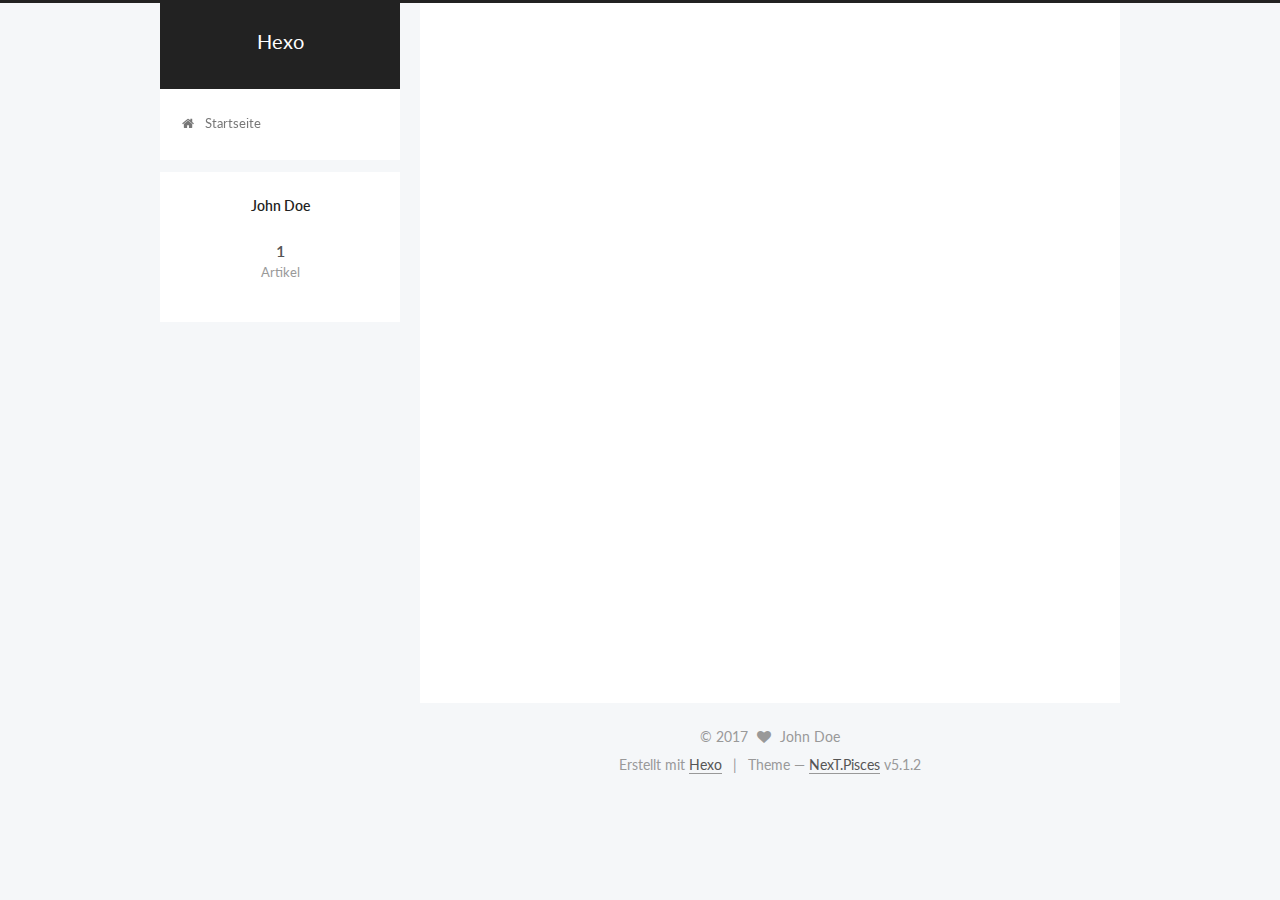
==== commit 08407af8: "Site updated: 2017-09-04 19:24:04" ====
--- a/archives/index.html
+++ b/archives/index.html
@@ -5,7 +5,7 @@
   
 
 
-<html class="theme-next muse use-motion" lang="">
+<html class="theme-next pisces use-motion" lang="">
 <head>
   <meta charset="UTF-8"/>
 <meta http-equiv="X-UA-Compatible" content="IE=edge" />
@@ -108,7 +108,7 @@
   var NexT = window.NexT || {};
   var CONFIG = {
     root: '/',
-    scheme: 'Muse',
+    scheme: 'Pisces',
     version: '5.1.2',
     sidebar: {"position":"left","display":"post","offset":12,"offset_float":12,"b2t":false,"scrollpercent":false,"onmobile":false},
     fancybox: true,
@@ -389,7 +389,7 @@
 
   <span class="post-meta-divider">|</span>
 
-  <div class="theme-info">Theme &mdash; <a class="theme-link" href="https://github.com/iissnan/hexo-theme-next">NexT.Muse</a> v5.1.2</div>
+  <div class="theme-info">Theme &mdash; <a class="theme-link" href="https://github.com/iissnan/hexo-theme-next">NexT.Pisces</a> v5.1.2</div>
 
 
         
@@ -473,6 +473,13 @@
   
   
 
+
+  <script type="text/javascript" src="/js/src/affix.js?v=5.1.2"></script>
+
+  <script type="text/javascript" src="/js/src/schemes/pisces.js?v=5.1.2"></script>
+
+
+
   <script type="text/javascript" src="/js/src/scrollspy.js?v=5.1.2"></script>
 <script type="text/javascript" src="/js/src/post-details.js?v=5.1.2"></script>
 
--- a/css/main.css
+++ b/css/main.css
@@ -189,7 +189,7 @@
   font-size: 14px;
   line-height: 2;
   color: #555;
-  background: #fff;
+  background: #f5f7f9;
 }
 @media (max-width: 767px) {
   body {
@@ -644,8 +644,8 @@
 @media (min-width: 992px) {
   .full-image.full-image.full-image {
     max-width: none;
-    width: 110%;
-    margin: 25px -5%;
+    width: 118%;
+    margin: 0 -9%;
   }
 }
 .blockquote-center,
@@ -933,7 +933,7 @@
   font-size: 14px;
   color: #fff;
   background: #222;
-  border: 2px solid #222;
+  border: 2px solid #555;
   text-decoration: none;
   border-radius: 0;
   transition-property: background-color;
@@ -944,8 +944,8 @@
 .btn:hover,
 .post-button .btn:hover {
   border-color: #222;
-  color: #222;
-  background: #fff;
+  color: #fff;
+  background: #222;
 }
 .btn-bar {
   display: block;
@@ -1050,7 +1050,7 @@
   width: 24px;
   background: #222;
   font-size: 12px;
-  opacity: 1;
+  opacity: 0.6;
   color: #fff;
   cursor: pointer;
   text-align: center;
@@ -1071,7 +1071,7 @@
   }
 }
 .back-to-top.back-to-top-on {
-  bottom: 19px;
+  bottom: 30px;
 }
 .header {
   background: transparent;
@@ -1120,7 +1120,7 @@
 .site-subtitle {
   margin-top: 10px;
   font-size: 13px;
-  color: #999;
+  color: #ddd;
 }
 .use-motion .brand {
   opacity: 0;
@@ -1193,7 +1193,8 @@
   transition-timing-function: ease-in-out;
   transition-delay: 0s;
 }
-.menu .menu-item a:hover {
+.menu .menu-item a:hover,
+.menu-item-active a {
   border-bottom-color: #222;
 }
 .menu .menu-item .fa {
@@ -1539,10 +1540,10 @@
   margin-top: 50px;
 }
 .post-button .btn {
-  color: #fff;
+  color: #555;
   font-size: 14px;
-  background: #222;
-  border-radius: 0;
+  background: #fff;
+  border-radius: 2px;
   line-height: 2;
   margin: 0 4px 8px 4px;
 }
@@ -1734,20 +1735,20 @@
   display: block;
   margin: 0 auto;
   padding: 2px;
-  max-width: 96px;
+  max-width: 120px;
   height: auto;
-  border: 2px solid #333;
+  border: 1px solid #eee;
 }
 .site-author-name {
-  margin: 5px 0 0;
+  margin: 0;
   text-align: center;
-  color: #f5f5f5;
-  font-weight: normal;
+  color: #222;
+  font-weight: 600;
 }
 .site-description {
-  margin-top: 5px;
+  margin-top: 0;
   text-align: center;
-  font-size: 14px;
+  font-size: 13px;
   color: #999;
 }
 .site-state {
@@ -1759,7 +1760,7 @@
 .site-state-item {
   display: inline-block;
   padding: 0 15px;
-  border-left: 1px solid #333;
+  border-left: 1px solid #eee;
 }
 .site-state-item:first-child {
   border-left: none;
@@ -1772,11 +1773,11 @@
   text-align: center;
   color: inherit;
   font-weight: 600;
-  font-size: 18px;
+  font-size: 16px;
 }
 .site-state-item-name {
   font-size: 13px;
-  color: inherit;
+  color: #999;
 }
 .feed-link {
   margin-top: 20px;
@@ -1821,7 +1822,7 @@
   width: 4px;
   height: 4px;
   border-radius: 50%;
-  background: #c8ccff;
+  background: #396006;
 }
 .links-of-blogroll {
   font-size: 13px;
@@ -1859,7 +1860,7 @@
   color: #555;
 }
 .sidebar-nav li:hover {
-  color: #f5f5f5;
+  color: #fc6423;
 }
 .page-post-detail .sidebar-nav-toc {
   padding: 0 5px;
@@ -1868,11 +1869,11 @@
   margin-left: 10px;
 }
 .sidebar-nav .sidebar-nav-active {
-  color: #87daff;
-  border-bottom-color: #87daff;
+  color: #fc6423;
+  border-bottom-color: #fc6423;
 }
 .sidebar-nav .sidebar-nav-active:hover {
-  color: #87daff;
+  color: #fc6423;
 }
 .sidebar-panel {
   display: none;
@@ -1905,12 +1906,12 @@
   transition-timing-function: ease-in-out;
   transition-delay: 0s;
   transition-property: all;
-  color: #999;
-  border-bottom-color: #555;
+  color: #666;
+  border-bottom-color: #ccc;
 }
 .post-toc ol a:hover {
-  color: #ccc;
-  border-bottom-color: #ccc;
+  color: #000;
+  border-bottom-color: #000;
 }
 .post-toc .nav-item {
   overflow: hidden;
@@ -1931,14 +1932,14 @@
   display: block;
 }
 .post-toc .nav .active > a {
-  color: #87daff;
-  border-bottom-color: #87daff;
+  color: #fc6423;
+  border-bottom-color: #fc6423;
 }
 .post-toc .nav .active-current > a {
-  color: #87daff;
+  color: #fc6423;
 }
 .post-toc .nav .active-current > a:hover {
-  color: #87daff;
+  color: #fc6423;
 }
 .footer {
   font-size: 14px;
@@ -2343,6 +2344,16 @@
   transform: translate(-50%, -50%);
   color: #ccc;
 }
+@media (min-width: 768px) and (max-width: 991px) {
+  .busuanzi-count {
+    width: auto;
+  }
+}
+@media (max-width: 767px) {
+  .busuanzi-count {
+    width: auto;
+  }
+}
 .site-uv,
 .site-pv,
 .page-pv {
@@ -2578,83 +2589,382 @@
   }
 }
 .page-post-detail .sidebar-toggle-line {
-  background: #87daff;
+  background: #fc6423;
 }
 .page-post-detail .comments {
   overflow: hidden;
 }
-@media (max-width: 767px) {
-  .header-inner,
-  .container .main-inner,
+.header {
+  position: relative;
+  margin: 0 auto;
+  width: 960px;
+}
+@media (min-width: 768px) and (max-width: 991px) {
+  .header {
+    width: auto;
+  }
+}
+@media (max-width: 767px) {
+  .header {
+    width: auto;
+  }
+}
+.header-inner {
+  position: absolute;
+  top: 0;
+  overflow: hidden;
+  padding: 0;
+  width: 240px;
+  background: #fff;
+  box-shadow: initial;
+  border-radius: initial;
+}
+@media (min-width: 1600px) {
+  .container .header-inner {
+    width: 240px;
+  }
+}
+@media (min-width: 768px) and (max-width: 991px) {
+  .header-inner {
+    position: relative;
+    width: auto;
+    border-radius: initial;
+  }
+}
+@media (max-width: 767px) {
+  .header-inner {
+    position: relative;
+    width: auto;
+    border-radius: initial;
+  }
+}
+.main:before,
+.main:after {
+  content: " ";
+  display: table;
+}
+.main:after {
+  clear: both;
+}
+.container .main-inner {
+  width: 960px;
+}
+@media (min-width: 768px) and (max-width: 991px) {
+  .container .main-inner {
+    width: auto;
+  }
+}
+@media (max-width: 767px) {
+  .container .main-inner {
+    width: auto;
+  }
+}
+.content-wrap {
+  float: right;
+  box-sizing: border-box;
+  padding: 40px;
+  width: 700px;
+  background: #fff;
+  min-height: 700px;
+  box-shadow: initial;
+  border-radius: initial;
+}
+@media (min-width: 768px) and (max-width: 991px) {
+  .content-wrap {
+    width: 100%;
+    padding: 20px;
+    border-radius: initial;
+  }
+}
+@media (max-width: 767px) {
+  .content-wrap {
+    width: 100%;
+    padding: 20px;
+    min-height: auto;
+    border-radius: initial;
+  }
+}
+.sidebar {
+  position: static;
+  float: left;
+  margin-top: 300px;
+  width: 240px;
+  background: #f5f7f9;
+  box-shadow: none;
+}
+@media (min-width: 768px) and (max-width: 991px) {
+  .sidebar {
+    display: none;
+  }
+}
+@media (max-width: 767px) {
+  .sidebar {
+    display: none;
+  }
+}
+.sidebar-toggle {
+  display: none;
+}
+.footer-inner {
+  width: 960px;
+  padding-left: 260px;
+}
+@media (min-width: 768px) and (max-width: 991px) {
   .footer-inner {
     width: auto;
-  }
-}
-embed {
-  display: block;
-  margin: 0px auto 25px auto;
-}
-.custom-logo .site-meta-headline {
-  text-align: center;
-}
-.custom-logo .brand {
+    padding-left: 0 !important;
+    padding-right: 0 !important;
+  }
+}
+@media (max-width: 767px) {
+  .footer-inner {
+    width: auto;
+    padding-left: 0 !important;
+    padding-right: 0 !important;
+  }
+}
+.sidebar-position-right .header-inner {
+  right: 0;
+}
+.sidebar-position-right .content-wrap {
+  float: left;
+}
+.sidebar-position-right .sidebar {
+  float: right;
+}
+.sidebar-position-right .footer-inner {
+  padding-left: 0;
+  padding-right: 260px;
+}
+.site-brand-wrapper {
+  position: relative;
+}
+.site-meta {
+  padding: 20px 0;
+  color: #fff;
+  background: #222;
+}
+@media (min-width: 768px) and (max-width: 991px) {
+  .site-meta {
+    box-shadow: 0 0 16px rgba(0,0,0,0.5);
+  }
+}
+@media (max-width: 767px) {
+  .site-meta {
+    box-shadow: 0 0 16px rgba(0,0,0,0.5);
+  }
+}
+.brand {
+  padding: 0;
   background: none;
 }
-.custom-logo .site-title {
-  margin: 10px auto 0;
-  font-size: 24px;
-  color: #222;
-}
-.custom-logo .site-title a {
-  border: none;
-}
-.custom-logo-image {
-  margin: 0 auto;
-  padding: 5px;
-  max-width: 150px;
-  background: #fff;
-}
-@media (max-width: 767px) {
-  .site-nav {
-    position: absolute;
-    left: 0;
-    top: 52px;
-    margin: 0;
-    width: 100%;
-    padding: 0;
-    background: #fff;
-    border-bottom: 1px solid #ddd;
-    z-index: 1;
-  }
-}
-@media (max-width: 767px) {
-  .menu {
-    text-align: left;
-  }
-}
-@media (max-width: 767px) {
-  .menu .menu-item {
-    display: block;
-    margin: 0 10px;
-    vertical-align: top;
-  }
-}
-@media (max-width: 767px) {
-  .menu .menu-item br {
-    display: none;
-  }
-}
-@media (max-width: 767px) {
-  .menu .menu-item a {
-    padding: 5px 10px;
-  }
-}
-.menu .menu-item .fa {
-  margin-right: 0;
+.brand:hover {
+  color: #fff;
+}
+.site-subtitle {
+  margin: 10px 10px 0;
+  font-weight: initial;
 }
 .site-search form {
   display: none;
 }
+.site-nav {
+  border-top: none;
+}
+@media (min-width: 768px) and (max-width: 991px) {
+  .site-nav {
+    display: none !important;
+  }
+}
+@media (min-width: 768px) and (max-width: 991px) {
+  .site-nav-on {
+    display: block !important;
+  }
+}
+.menu .menu-item {
+  display: block;
+  margin: 0;
+}
+.menu .menu-item a {
+  position: relative;
+  box-sizing: border-box;
+  padding: 5px 20px;
+  text-align: left;
+  line-height: inherit;
+  transition-property: background-color;
+  transition-duration: 0.2s;
+  transition-timing-function: ease-in-out;
+  transition-delay: 0s;
+}
+.menu .menu-item a:hover,
+.menu-item-active a {
+  background: #f9f9f9;
+  border-bottom-color: #fff;
+}
+.menu .menu-item br {
+  display: none;
+}
+.menu-item-active a:after {
+  content: " ";
+  position: absolute;
+  top: 50%;
+  margin-top: -3px;
+  right: 15px;
+  width: 6px;
+  height: 6px;
+  border-radius: 50%;
+  background-color: #bbb;
+}
+.btn-bar {
+  background-color: #fff;
+}
+.site-nav-toggle {
+  left: 20px;
+  top: 50%;
+  -webkit-transform: translateY(-50%);
+  -webkit-transform: translateY(-50%);
+  -moz-transform: translateY(-50%);
+  -ms-transform: translateY(-50%);
+  -o-transform: translateY(-50%);
+  transform: translateY(-50%);
+}
+@media (min-width: 768px) and (max-width: 991px) {
+  .site-nav-toggle {
+    display: block;
+  }
+}
+.use-motion .sidebar .motion-element {
+  opacity: 1;
+}
+.sidebar {
+  display: none;
+  right: auto;
+  bottom: auto;
+  -webkit-transform: none;
+}
+.sidebar-inner {
+  box-sizing: border-box;
+  width: 240px;
+  color: #555;
+  background: #fff;
+  box-shadow: initial;
+  border-radius: initial;
+}
+.sidebar-inner.affix {
+  position: fixed;
+  top: 12px;
+}
+.site-overview {
+  margin: 0 2px;
+  text-align: left;
+}
+.site-author:before,
+.site-author:after {
+  content: " ";
+  display: table;
+}
+.site-author:after {
+  clear: both;
+}
+.sidebar a {
+  color: #555;
+}
+.sidebar a:hover {
+  color: #222;
+}
+.links-of-author-item a:before {
+  display: none;
+}
+.links-of-author-item a {
+  border-bottom: none;
+  text-decoration: underline;
+}
+.feed-link {
+  border-top: 1px dotted #ccc;
+  border-bottom: 1px dotted #ccc;
+  text-align: center;
+}
+.feed-link a {
+  display: block;
+  color: #fc6423;
+  border: none;
+}
+.feed-link a:hover {
+  background: none;
+  color: #e34603;
+}
+.feed-link a:hover i {
+  color: #e34603;
+}
+.links-of-author-item {
+  margin: 5px 0 0;
+  width: 50%;
+}
+.links-of-author-item a {
+  max-width: 216px;
+  box-sizing: border-box;
+  display: inline-block;
+  margin-right: 0;
+  margin-bottom: 0;
+  padding: 0 5px;
+  overflow: hidden;
+  white-space: nowrap;
+  text-overflow: ellipsis;
+}
+.links-of-author-item a {
+  display: block;
+  text-decoration: none;
+}
+.links-of-author-item a:hover {
+  border-radius: 4px;
+  background: #eee;
+}
+.links-of-author-item .fa {
+  margin-right: 2px;
+  font-size: 16px;
+}
+.links-of-author-item .fa-globe {
+  font-size: 15px;
+}
+.links-of-blogroll {
+  text-align: center;
+  margin-top: 20px;
+  padding: 3px 0 0;
+  border-top: 1px dotted #ccc;
+}
+.links-of-blogroll-title {
+  margin-top: 0;
+}
+.links-of-blogroll-item {
+  padding: 0;
+}
+.links-of-blogroll-inline:before,
+.links-of-blogroll-inline:after {
+  content: " ";
+  display: table;
+}
+.links-of-blogroll-inline:after {
+  clear: both;
+}
 .links-of-blogroll-inline .links-of-blogroll-item {
-  display: inline-block;
-}
+  margin: 5px 0 0;
+  width: 50%;
+  display: inline-block;
+  width: unset;
+}
+.links-of-blogroll-inline .links-of-blogroll-item a {
+  max-width: 216px;
+  box-sizing: border-box;
+  display: inline-block;
+  margin-right: 0;
+  margin-bottom: 0;
+  padding: 0 5px;
+  overflow: hidden;
+  white-space: nowrap;
+  text-overflow: ellipsis;
+}
+@media (max-width: 767px) {
+  .post-body {
+    text-align: justify;
+  }
+}
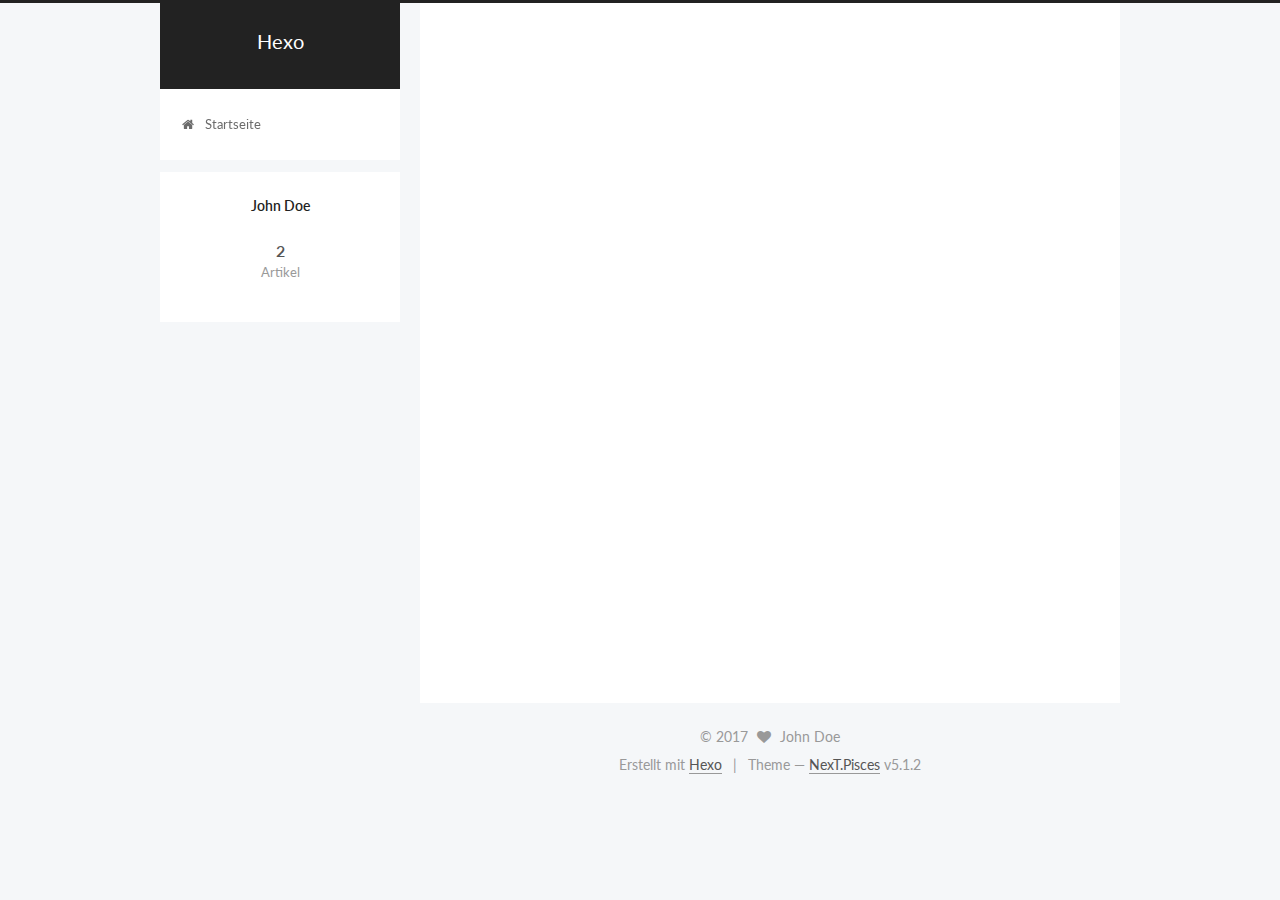
==== commit f3763322: "Site updated: 2017-09-05 16:08:27" ====
--- a/archives/index.html
+++ b/archives/index.html
@@ -232,7 +232,7 @@
         
           
         
-        Öhm..! Ein Artikel. Bleib dran.
+        Öhm..! Insgesamt 2 Artikel. Bleib dran.
       </span>
 
       
@@ -246,6 +246,43 @@
           <div class="collection-title">
             <h1 class="archive-year" id="archive-year-2017">2017</h1>
           </div>
+        
+        
+
+        
+
+  <article class="post post-type-normal" itemscope itemtype="http://schema.org/Article">
+    <header class="post-header">
+
+      <h2 class="post-title">
+        
+            <a class="post-title-link" href="/2017/09/05/This-is-a-volleyball/" itemprop="url">
+              
+                <span itemprop="name">This is a volleyball</span>
+              
+            </a>
+        
+      </h2>
+
+      <div class="post-meta">
+        <time class="post-time" itemprop="dateCreated"
+              datetime="2017-09-05T16:06:36+08:00"
+              content="2017-09-05" >
+          09-05
+        </time>
+      </div>
+
+    </header>
+  </article>
+
+
+
+      
+
+        
+        
+        
+
         
         
 
@@ -329,7 +366,7 @@
             
               <a href="/archives">
             
-                <span class="site-state-item-count">1</span>
+                <span class="site-state-item-count">2</span>
                 <span class="site-state-item-name">Artikel</span>
               </a>
             </div>
--- a/css/main.css
+++ b/css/main.css
@@ -1822,7 +1822,7 @@
   width: 4px;
   height: 4px;
   border-radius: 50%;
-  background: #396006;
+  background: #ff4a21;
 }
 .links-of-blogroll {
   font-size: 13px;
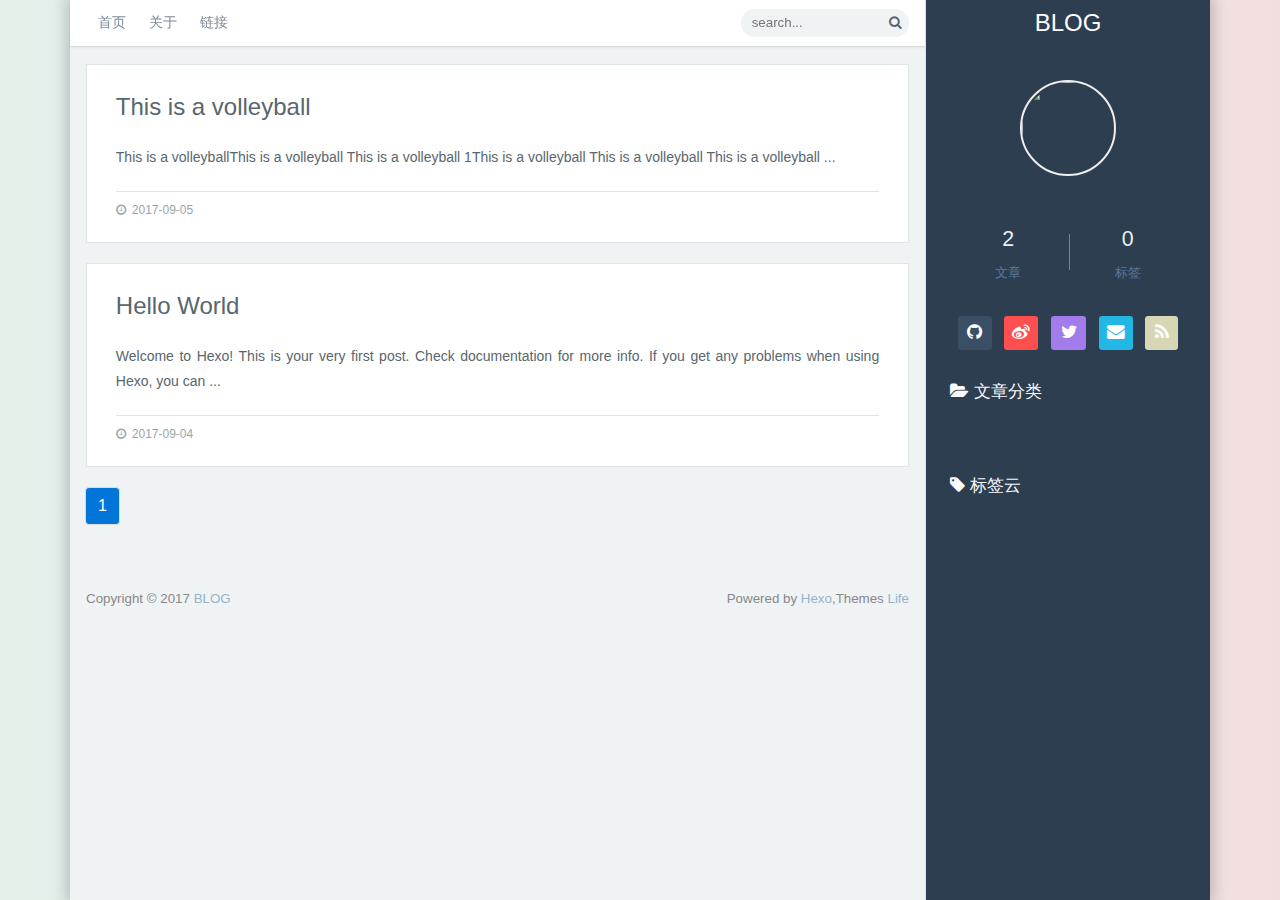
==== commit e688a088: "Site updated: 2017-10-26 10:35:08" ====
--- a/archives/index.html
+++ b/archives/index.html
@@ -1,581 +1,270 @@
-<!DOCTYPE html>
-
-
-
-  
-
-
-<html class="theme-next pisces use-motion" lang="">
+
+
+
+
+  
+
+
+
+
+
+
+
+
+
+
+
+
+<!doctype html>
+<html lang="">
 <head>
-  <meta charset="UTF-8"/>
-<meta http-equiv="X-UA-Compatible" content="IE=edge" />
-<meta name="viewport" content="width=device-width, initial-scale=1, maximum-scale=1"/>
-<meta name="theme-color" content="#222">
-
-
-
-
-
-
-
-
-
-<meta http-equiv="Cache-Control" content="no-transform" />
-<meta http-equiv="Cache-Control" content="no-siteapp" />
-
-
-
-
-
-
-
-
-
-
-
-
-
-
-
-
-  
-  
-  <link href="/lib/fancybox/source/jquery.fancybox.css?v=2.1.5" rel="stylesheet" type="text/css" />
-
-
-
-
-  
-  
-  
-  
-
-  
-    
-    
-  
-
-  
-
-  
-
-  
-
-  
-
-  
-    
-    
-    <link href="//fonts.googleapis.com/css?family=Lato:300,300italic,400,400italic,700,700italic&subset=latin,latin-ext" rel="stylesheet" type="text/css">
-  
-
-
-
-
-
-
-<link href="/lib/font-awesome/css/font-awesome.min.css?v=4.6.2" rel="stylesheet" type="text/css" />
-
-<link href="/css/main.css?v=5.1.2" rel="stylesheet" type="text/css" />
-
-
-  <meta name="keywords" content="Hexo, NexT" />
-
-
-
-
-
-
-
-
-  <link rel="shortcut icon" type="image/x-icon" href="/favicon.ico?v=5.1.2" />
-
-
-
-
-
-
-<meta property="og:type" content="website">
-<meta property="og:title" content="Hexo">
-<meta property="og:url" content="http://yoursite.com/archives/index.html">
-<meta property="og:site_name" content="Hexo">
-<meta name="twitter:card" content="summary">
-<meta name="twitter:title" content="Hexo">
-
-
-
-<script type="text/javascript" id="hexo.configurations">
-  var NexT = window.NexT || {};
-  var CONFIG = {
-    root: '/',
-    scheme: 'Pisces',
-    version: '5.1.2',
-    sidebar: {"position":"left","display":"post","offset":12,"offset_float":12,"b2t":false,"scrollpercent":false,"onmobile":false},
-    fancybox: true,
-    tabs: true,
-    motion: {"enable":true,"async":false,"transition":{"post_block":"fadeIn","post_header":"slideDownIn","post_body":"slideDownIn","coll_header":"slideLeftIn"}},
-    duoshuo: {
-      userId: '0',
-      author: 'Author'
-    },
-    algolia: {
-      applicationID: '',
-      apiKey: '',
-      indexName: '',
-      hits: {"per_page":10},
-      labels: {"input_placeholder":"Search for Posts","hits_empty":"We didn't find any results for the search: ${query}","hits_stats":"${hits} results found in ${time} ms"}
-    }
-  };
+  <meta charset="UTF-8">
+  <meta http-equiv="X-UA-Compatible" content="IE=edge, chrome=1">
+  <meta name="renderer" content="webkit">
+  <meta name="viewport" content="width=device-width, initial-scale=1, maximum-scale=1, shrink-to-fit=no", user-scalable=no">
+  <title>ArchivesBLOG</title>
+  <link rel="shortcut icon" href="">
+  
+    
+    
+      <link rel="stylesheet" href="/css/bootstrap.min.css">
+    
+      <link rel="stylesheet" href="/css/font-awesome.min.css">
+    
+      <link rel="stylesheet" href="/css/atom-one-dark.css">
+    
+      <link rel="stylesheet" href="/css/jquery.fancybox.min.css">
+    
+      <link rel="stylesheet" href="/css/nprogress.min.css">
+    
+      <link rel="stylesheet" href="/css/valine.css">
+    
+      <link rel="stylesheet" href="/css/life.css">
+    
+  
+
+  
+
+  <!-- jQuery first, then Tether, then Bootstrap JS. -->
+  
+  
+  
+    <script src="/js/jquery-2.2.4.min.js"></script>
+  
+    <script src="https://cdn1.lncld.net/static/js/3.1.0/av-min.js"></script>
+  
+    <script src="/js/jquery.pjax.js"></script>
+  
+    <script src="/js/nprogress.min.js"></script>
+  
+    <script src="/js/tether.min.js"></script>
+  
+    <script src="/js/bootstrap.min.js"></script>
+  
+    <script src="/js/highlight.min.js"></script>
+  
+    <script src="/js/highlightjs-line-numbers.min.js"></script>
+  
+    <script src="/js/jquery.fancybox.js"></script>
+  
+    <script src="/js/jquery.qrcode.min.js"></script>
+  
+    <script src="/js/Valine.min.js"></script>
+  
+  
+</head>
+<body>
+<script>AV.init({appId:'',appKey:''});</script>
+<script type="text/javascript">
+      var config = {
+            ClasS: 'Counter',
+            el:'.views',
+            elP: '.views-post'
+      }
 </script>
-
-
-
-  <link rel="canonical" href="http://yoursite.com/archives/"/>
-
-
-
-
-
-  <title>Archiv | Hexo</title>
-  
-
-
-
-
-
-
-
-
-</head>
-
-<body itemscope itemtype="http://schema.org/WebPage" lang="">
-
-  
-  
-    
-  
-
-  <div class="container sidebar-position-left page-archive">
-    <div class="headband"></div>
-
-    <header id="header" class="header" itemscope itemtype="http://schema.org/WPHeader">
-      <div class="header-inner"><div class="site-brand-wrapper">
-  <div class="site-meta ">
-    
-
-    <div class="custom-logo-site-title">
-      <a href="/"  class="brand" rel="start">
-        <span class="logo-line-before"><i></i></span>
-        <span class="site-title">Hexo</span>
-        <span class="logo-line-after"><i></i></span>
-      </a>
+<div class="container">
+    <div class="row blog-box-shadow">
+        <!--博客主栏开始-->
+        <div class="col-xl-9 col-lg-12 blog-main" id="pjax-box">
+            <header class="blog-header">
+                <a href="http://yoursite.com" class="blog-header-mobile-title">BLOG</a>
+                <a href="javascript:;" class="blog-header-navbar-btn"><i class="fa fa-bars"></i></a>
+                <nav class="blog-header-navbar blog-header-fixed">
+                    <ul class="blog-navbar-links">
+                        
+                          <li class="blog-nav-item"><a href="/" class="transition">首页</a></li>
+                        
+                          <li class="blog-nav-item"><a href="/about/" class="transition">关于</a></li>
+                        
+                          <li class="blog-nav-item"><a href="/links/" class="transition">链接</a></li>
+                        
+                        <div class="blog-navbar-right">
+                            <form action="">
+                                <div class="input-group">
+                                    <input type="text" class="blog-header-search" placeholder="search...">
+                                    <buttn type="submit" class="blog-header-search-btn"><i class="fa fa-search"></i></buttn>
+                                </div>
+                            </form>
+                        </div>
+                    </ul>
+                </nav>
+            </header>
+                
+<div class="blog-main-post">
+	<div class="index-post-br"></div>
+  
+
+
+
+<article class="blog-post-block">
+    
+
+    <div class="blog-post-block-padding">
+        <a href="/2017/09/05/This-is-a-volleyball/">This is a volleyball</a>
+        <section>
+            
+                
+                This is a volleyballThis is a volleyball
+This is a volleyball
+
+1This is a volleyball
+
+This is a volleyball
+This is a volleyball
+
+
+
+                ...
+            
+        </section>
+        <footer>
+        
+            <time datetime="2017-09-05T08:06:36.000Z"><i class="fa fa-clock-o"></i>2017-09-05</time>
+        
+        
+        
+        
+        
+        </footer>
     </div>
-      
-        <p class="site-subtitle"></p>
-      
-  </div>
-
-  <div class="site-nav-toggle">
-    <button>
-      <span class="btn-bar"></span>
-      <span class="btn-bar"></span>
-      <span class="btn-bar"></span>
-    </button>
-  </div>
+</article>
+
+
+<article class="blog-post-block">
+    
+
+    <div class="blog-post-block-padding">
+        <a href="/2017/09/04/hello-world/">Hello World</a>
+        <section>
+            
+                
+                Welcome to Hexo! This is your very first post. Check documentation for more info. If you get any problems when using Hexo, you can
+                ...
+            
+        </section>
+        <footer>
+        
+            <time datetime="2017-09-04T11:13:00.000Z"><i class="fa fa-clock-o"></i>2017-09-04</time>
+        
+        
+        
+        
+        
+        </footer>
+    </div>
+</article>
+
+
+
+  
+    <nav id="pagination" class="blog-pagination">
+            <span class="page-number current">1</span>
+    </nav>
+
+ </div>
+
+                
+            <footer class="blog-footer">
+                <p class="blog-footer-left">Copyright © 2017 <a href="http://yoursite.com">BLOG</a></p>
+                <p class="blog-footer-right">Powered by <a href="https://hexo.io" target="_blank">Hexo</a>,Themes <a href="https://weic.me/themes-life/" target="_blank">Life</a></p>
+            </footer>
+        </div><!--博客主栏结束-->
+        <!--博客侧边栏开始-->
+        <div class="col-xl-3 blog-sidebar">
+            <div class="blog-sidebar-title">
+                <a href="">BLOG</a>
+            </div>
+            <div class="blog-sidebar-logo">
+                <img src="http://dl.weic96.cn/logo.png">
+            </div>
+            <div class="blog-sidebar-count blog-sidebar-padding">
+                <div class="blog-sidebar-count-left">
+                    <p class="blog-sidebar-count-p">2</p>
+                    <span class="blog-sidebar-count-span">文章</span>
+                </div>
+                <div class="blog-sidebar-count-right">
+                    <p class="blog-sidebar-count-p">0</p>
+                    <span class="blog-sidebar-count-span">标签</span>
+                </div>
+                <div style="clear: both;"></div>
+            </div>
+            <div class="blog-sidebar-icon blog-sidebar-padding">
+                <ul>
+                    <li><a href="" class="icon-github" target="_blank" data-toggle="tooltip" data-placement="top" title="Github"><i class="fa fa-github"></i></a></li>
+                    <li><a href="" class="icon-weibo" target="_blank" data-toggle="tooltip" data-placement="top" title="新浪微博"><i class="fa fa-weibo"></i></a></li>
+                    <li><a href="" class="icon-twitter" target="_blank" data-toggle="tooltip" data-placement="top" title="Twitter"><i class="fa fa-twitter"></i></a></li>
+                    <!--<li><a href="" class="icon-facebook" target="_blank" data-toggle="tooltip" data-placement="top" title="FaceBook"><i class="fa fa-facebook"></i></a></li>-->
+                    <li><a href="mailto:" class="icon-email" data-toggle="tooltip" data-placement="top" title="E-Mail"><i class="fa fa-envelope"></i></a></li>
+                    <li><a href="" class="icon-rss" data-toggle="tooltip" target="_blank" data-placement="top" title="RSS"><i class="fa fa-rss"></i></a></li>
+                </ul>
+            </div>
+            <div class="blog-sidebar-categories">
+                <h4 class="blog-sidebar-h4"><i class="fa fa-folder-open"></i>&nbsp;文章分类</h4>
+                <ul class="list-group blog-sidebar-padding">
+                  
+                </ul>
+            </div>
+            <div class="blog-sidebar-tags">
+                <h4 class="blog-sidebar-h4"><i class="fa fa-tag"></i>&nbsp;标签云</h4>
+                <ul class="blog-sidebar-tags-ul blog-sidebar-padding">
+                  
+                </ul>
+            </div>
+            <script>
+              // 博客侧栏标签云随机色
+              var tag_cloud = $('.tag-could');
+              tag_cloud.each(function () {
+                  var Cnum = 9;
+                  var Crand = parseInt(Math.random() * Cnum);
+                  $(this).addClass("tag-could" + Crand);
+              })
+            </script>
+            <!--返回顶部按钮-->
+            <div class="retop">
+                <i class="fa fa-angle-up"></i>
+            </div>
+        </div><!--博客侧边栏结束-->
+    </div>
 </div>
-
-<nav class="site-nav">
-  
-
-  
-    <ul id="menu" class="menu">
-      
-        
-        <li class="menu-item menu-item-home">
-          <a href="/" rel="section">
-            
-              <i class="menu-item-icon fa fa-fw fa-home"></i> <br />
-            
-            Startseite
-          </a>
-        </li>
-      
-
-      
-    </ul>
-  
-
-  
-</nav>
-
-
-
- </div>
-    </header>
-
-    <main id="main" class="main">
-      <div class="main-inner">
-        <div class="content-wrap">
-          <div id="content" class="content">
-            
-
-  
-  
-  
-  <div class="post-block archive">
-    <div id="posts" class="posts-collapse">
-      <span class="archive-move-on"></span>
-
-      <span class="archive-page-counter">
-        
-        
-        
-          
-        
-        Öhm..! Insgesamt 2 Artikel. Bleib dran.
-      </span>
-
-      
-
-        
-        
-        
-
-        
-          
-          <div class="collection-title">
-            <h1 class="archive-year" id="archive-year-2017">2017</h1>
-          </div>
-        
-        
-
-        
-
-  <article class="post post-type-normal" itemscope itemtype="http://schema.org/Article">
-    <header class="post-header">
-
-      <h2 class="post-title">
-        
-            <a class="post-title-link" href="/2017/09/05/This-is-a-volleyball/" itemprop="url">
-              
-                <span itemprop="name">This is a volleyball</span>
-              
-            </a>
-        
-      </h2>
-
-      <div class="post-meta">
-        <time class="post-time" itemprop="dateCreated"
-              datetime="2017-09-05T16:06:36+08:00"
-              content="2017-09-05" >
-          09-05
-        </time>
-      </div>
-
-    </header>
-  </article>
-
-
-
-      
-
-        
-        
-        
-
-        
-        
-
-        
-
-  <article class="post post-type-normal" itemscope itemtype="http://schema.org/Article">
-    <header class="post-header">
-
-      <h2 class="post-title">
-        
-            <a class="post-title-link" href="/2017/09/04/hello-world/" itemprop="url">
-              
-                <span itemprop="name">Hello World</span>
-              
-            </a>
-        
-      </h2>
-
-      <div class="post-meta">
-        <time class="post-time" itemprop="dateCreated"
-              datetime="2017-09-04T19:13:00+08:00"
-              content="2017-09-04" >
-          09-04
-        </time>
-      </div>
-
-    </header>
-  </article>
-
-
-
-      
-
-    </div>
-  </div>
-  
-  
-  
-
-  
-
-
-
-          </div>
-          
-
-
-          
-
-        </div>
-        
-          
-  
-  <div class="sidebar-toggle">
-    <div class="sidebar-toggle-line-wrap">
-      <span class="sidebar-toggle-line sidebar-toggle-line-first"></span>
-      <span class="sidebar-toggle-line sidebar-toggle-line-middle"></span>
-      <span class="sidebar-toggle-line sidebar-toggle-line-last"></span>
-    </div>
-  </div>
-
-  <aside id="sidebar" class="sidebar">
-    
-    <div class="sidebar-inner">
-
-      
-
-      
-
-      <section class="site-overview sidebar-panel sidebar-panel-active">
-        <div class="site-author motion-element" itemprop="author" itemscope itemtype="http://schema.org/Person">
-          
-            <p class="site-author-name" itemprop="name">John Doe</p>
-            <p class="site-description motion-element" itemprop="description"></p>
-        </div>
-
-        <nav class="site-state motion-element">
-
-          
-            <div class="site-state-item site-state-posts">
-            
-              <a href="/archives">
-            
-                <span class="site-state-item-count">2</span>
-                <span class="site-state-item-name">Artikel</span>
-              </a>
-            </div>
-          
-
-          
-
-          
-
-        </nav>
-
-        
-
-        <div class="links-of-author motion-element">
-          
-        </div>
-
-        
-        
-
-        
-        
-
-        
-
-
-      </section>
-
-      
-
-      
-
-    </div>
-  </aside>
-
-
-        
-      </div>
-    </main>
-
-    <footer id="footer" class="footer">
-      <div class="footer-inner">
-        <div class="copyright" >
-  
-  &copy; 
-  <span itemprop="copyrightYear">2017</span>
-  <span class="with-love">
-    <i class="fa fa-heart"></i>
-  </span>
-  <span class="author" itemprop="copyrightHolder">John Doe</span>
-
-  
-</div>
-
-
-  <div class="powered-by">Erstellt mit  <a class="theme-link" href="https://hexo.io">Hexo</a></div>
-
-  <span class="post-meta-divider">|</span>
-
-  <div class="theme-info">Theme &mdash; <a class="theme-link" href="https://github.com/iissnan/hexo-theme-next">NexT.Pisces</a> v5.1.2</div>
-
-
-        
-
-
-
-
-
-
-
-        
-      </div>
-    </footer>
-
-    
-      <div class="back-to-top">
-        <i class="fa fa-arrow-up"></i>
-        
-      </div>
-    
-
-  </div>
-
-  
-
+<script src="/js/LeanStatistics.min.js"></script>
+<script src="/js/Life.js"></script>
 <script type="text/javascript">
-  if (Object.prototype.toString.call(window.Promise) !== '[object Function]') {
-    window.Promise = null;
-  }
+    hljs.initHighlightingOnLoad();
+    hljs.initLineNumbersOnLoad();
+    otherF();
+    LeanStatistics();
+    $(document).pjax('a', '#pjax-box', {fragment:'#pjax-box', timeout:8000}).on('pjax:complete', function() {
+      $('pre code').each(function(i, block){
+        hljs.highlightBlock(block);
+      })
+      $('code.hljs').each(function(i, block) {
+        hljs.lineNumbersBlock(block);
+      });
+      LeanStatistics();
+    }).on('pjax:start', function() { NProgress.start(); }).on('pjax:end',   function() {
+      NProgress.done();
+      otherF();
+    });
 </script>
-
-
-
-
-
-
-
-
-
-  
-
-
-
-
-
-
-
-
-
-
-
-
-  
-  <script type="text/javascript" src="/lib/jquery/index.js?v=2.1.3"></script>
-
-  
-  <script type="text/javascript" src="/lib/fastclick/lib/fastclick.min.js?v=1.0.6"></script>
-
-  
-  <script type="text/javascript" src="/lib/jquery_lazyload/jquery.lazyload.js?v=1.9.7"></script>
-
-  
-  <script type="text/javascript" src="/lib/velocity/velocity.min.js?v=1.2.1"></script>
-
-  
-  <script type="text/javascript" src="/lib/velocity/velocity.ui.min.js?v=1.2.1"></script>
-
-  
-  <script type="text/javascript" src="/lib/fancybox/source/jquery.fancybox.pack.js?v=2.1.5"></script>
-
-
-  
-
-
-  <script type="text/javascript" src="/js/src/utils.js?v=5.1.2"></script>
-
-  <script type="text/javascript" src="/js/src/motion.js?v=5.1.2"></script>
-
-
-
-  
-  
-
-
-  <script type="text/javascript" src="/js/src/affix.js?v=5.1.2"></script>
-
-  <script type="text/javascript" src="/js/src/schemes/pisces.js?v=5.1.2"></script>
-
-
-
-  <script type="text/javascript" src="/js/src/scrollspy.js?v=5.1.2"></script>
-<script type="text/javascript" src="/js/src/post-details.js?v=5.1.2"></script>
-
-
-  
-
-  
-
-
-  <script type="text/javascript" src="/js/src/bootstrap.js?v=5.1.2"></script>
-
-
-
-  
-
-
-  
-
-
-
-
-	
-
-
-
-
-
-  
-
-
-
-
-
-  
-
-
-
-
-
-
-
-
-  
-
-
-
-
-
-  
-
-  
-
-  
-
-  
-
-  
-
-  
-
 </body>
 </html>
--- a/css/atom-one-dark.css
+++ b/css/atom-one-dark.css
@@ -0,0 +1,126 @@
+/*
+
+Atom One Dark by Daniel Gamage
+Original One Dark Syntax theme from https://github.com/atom/one-dark-syntax
+
+base:    #282c34
+mono-1:  #abb2bf
+mono-2:  #818896
+mono-3:  #5c6370
+hue-1:   #56b6c2
+hue-2:   #61aeee
+hue-3:   #c678dd
+hue-4:   #98c379
+hue-5:   #e06c75
+hue-5-2: #be5046
+hue-6:   #d19a66
+hue-6-2: #e6c07b
+
+*/
+
+.hljs {
+  display: block;
+  overflow-x: auto;
+  padding: 0.5em;
+  color: #abb2bf;
+  /*background: #282c34;*/
+  background: #3c4657;
+}
+
+.hljs-comment,
+.hljs-quote {
+  color: #5c6370;
+  font-style: italic;
+}
+
+.hljs-doctag,
+.hljs-keyword,
+.hljs-formula {
+  color: #c678dd;
+}
+
+.hljs-section,
+.hljs-name,
+.hljs-selector-tag,
+.hljs-deletion,
+.hljs-subst {
+  color: #e06c75;
+}
+
+.hljs-literal {
+  color: #56b6c2;
+}
+
+.hljs-string,
+.hljs-regexp,
+.hljs-addition,
+.hljs-attribute,
+.hljs-meta-string {
+  color: #98c379;
+}
+
+.hljs-built_in,
+.hljs-class .hljs-title {
+  color: #e6c07b;
+}
+
+.hljs-attr,
+.hljs-variable,
+.hljs-template-variable,
+.hljs-type,
+.hljs-selector-class,
+.hljs-selector-attr,
+.hljs-selector-pseudo,
+.hljs-number {
+  color: #d19a66;
+}
+
+.hljs-symbol,
+.hljs-bullet,
+.hljs-link,
+.hljs-meta,
+.hljs-selector-id,
+.hljs-title {
+  color: #61aeee;
+}
+
+.hljs-emphasis {
+  font-style: italic;
+}
+
+.hljs-strong {
+  font-weight: bold;
+}
+
+.hljs-link {
+  text-decoration: underline;
+}
+/*代码行号*/
+.hljs-line-numbers{
+  background-color: #3a4f65;
+}
+/*.hljs {
+  border: 0;
+  font-size: 12px;
+  display: block;
+  margin: 0;
+  width: 100%;
+}
+.hljs ul {
+  list-style: decimal;
+  margin: 0px 0px 0 40px;
+  padding: 0px;
+  color: #e0d3d3;
+}
+.hljs ul li {
+  list-style: decimal-leading-zero;
+  border-left: 1px solid #3a4f65;
+  padding: .4em;
+  padding-left: .8em;
+  margin: 0;
+  line-height: 16px;
+}
+.hljs ul li:nth-of-type(even) {
+  color: inherit;
+}*/
+/*代码行号*/--- a/css/valine.css
+++ b/css/valine.css
@@ -0,0 +1 @@
+.valine *{box-sizing:border-box;font-size:.8rem;line-height:1.42857143;color:#555;transition:all .3s ease}.valine .vwrap{margin-bottom:15px;overflow:hidden;position:relative}.valine .vwrap .vcontrol{background:#fdfdfd;font-size:0;display:flex;}.valine .vwrap .vcontrol .vident{font-size:14px;width:100%;display:flex;padding:5px 0;vertical-align:middle}.valine .vwrap .vcontrol .vident .vinput{margin-right:8px;background:#fafdff;border:.06em solid #edf4f8;color:#718c98;}.valine .veditor:focus,.valine .vwrap .vcontrol .vident .vinput:focus{border-color:#c3e5ff;outline:0;}.valine .vwrap .vcontrol .vident .vinput{}.valine .vwrap .vcontrol .vright{font-size:14px;padding:5px 0;display:inline-block;width:15%;text-align:right;vertical-align:middle;}@media screen and (max-width:520px){.valine .vwrap .vcontrol .vident{width:70%;}.valine .vwrap .vcontrol .vident .vinput{width:80%;}.valine .vwrap .vcontrol .vright{width:30%;}}.valine .vwrap .vcontrol input{background:transparent;}.valine .vwrap .vmark{position:absolute;background:rgba(0,0,0,0.65);width:100%;height:100%;left:0;top:0;}.valine .vwrap .vmark .valert{padding:15px 0;}.valine .vwrap .vmark .valert .vtext{color:#fff;padding:15px;font-size:1rem;}.valine .vwrap .vmark .valert .vcode{background:none;border:0;border-bottom:1px solid #edf4f8;}.valine .vwrap .vmark .valert .vcode:focus{border-color:#c3e5ff;}@media screen and (max-width:720px){.valine .vwrap .vmark .valert{padding:30px 0;}.valine .vwrap .vmark .valert .vtext{color:#fff;padding:10px;}}.vbtns{display:flex;padding:0 10px;}.vbtns>button{}.valine .info{font-size:0;padding:.3rem 0;border-bottom:2px dashed rgba(0,0,0,0.08);}.valine .info .count,.valine .info .power{font-size:.875rem;display:inline-block;width:50%;vertical-align:middle;padding:0;color:#333;}.valine .info .power{font-size:.7rem;color:#333;}.valine .info .power>a{color:#4285f4;font-weight:bold;}.valine a{text-decoration:none;color:#555;}.valine a:hover{color:#222;}.valine ul,.valine li{list-style:none;margin:0 auto;padding:0;}.valine .txt-center{text-align:center;}.valine .txt-right{text-align:right;}.valine .pd5{padding:5px;}.valine .pd10{padding:10px;}.valine .veditor{width:100%;height:80px;}.valine .vinput{border:none;resize:none;outline:none;padding:10px;max-width:100%;background:#fafdff;border:.06em solid #edf4f8;color:#718c98;}.valine .vbtn{display:inline-block;background:#33b1ff;border:.06em solid #edf4f8;margin-bottom:0;font-weight:400;text-align:center;vertical-align:middle;-ms-touch-action:manipulation;touch-action:manipulation;cursor:pointer;border:1px solid transparent;white-space:nowrap;padding:12px 10px;font-size:14px;line-height:1.42857143;border-radius:4px;-webkit-user-select:none;-moz-user-select:none;-ms-user-select:none;user-select:none;outline:none;min-width:60px;max-width:100%;width:100%;color:#fff;}.valine .veditor{width:100%;height:150px;background:url(../images/textbg.png);background-size:contain;background-repeat:no-repeat;background-position:right;background-color:#fafdff;resize:none;outline:none;padding:5px;max-width:100%;border:.06em solid #edf4f8;border-radius:4px;color:#718c98;font-size:.9rem;-webkit-transition:border-color ease-in-out .15s,-webkit-box-shadow ease-in-out .15s;transition:border-color ease-in-out .15s,-webkit-box-shadow ease-in-out .15s;-o-transition:border-color ease-in-out .15s,box-shadow ease-in-out .15s;transition:border-color ease-in-out .15s,box-shadow ease-in-out .15s;transition:border-color ease-in-out .15s,box-shadow ease-in-out .15s,-webkit-box-shadow ease-in-out .15s;}.valine .vbtn+.vbtn{margin-left:1.25rem}.valine .vbtn:active,.valine .vbtn:hover{color:#3090e4;border-color:#c3e5ff;background-color:#fff}.valine .vempty{padding:1.25px;text-align:center;color:#999;margin-top:2rem;}.valine .vlist{}.valine .vlist .vcard{position:relative;margin-top:1.625rem;}.valine .vlist .vcard .vhead .vimg{width:3.125rem;height:3.125rem;float:left;border-radius:50%;margin-right:.625rem}.valine .vlist .vcard .vhead cite{font-size:1rem;font-style:normal;color:#F55852;margin:0;}.valine .vlist .vcard .vhead cite a{color:#F55852;color:#4c4c4c;font-weight:bolder;}.valine .vlist .vcard .vhead cite a:hover{color:#D7191A}.valine .vlist .vcard .vhead cite .floor{position:absolute;right:0;top:1.25rem;font-size:.565rem;line-height:.565rem;font-weight:500;border-radius:.625rem;display:inline-block;background-color:#f0f0f0;color:#ccc;padding:3px 5px;font-style:normal}.valine .vlist .vcard .vhead .vtime{color:#b3b3b3;font-size:.75rem;line-height:1}.valine .vlist .vcard .vhead .vfooter{padding:5px 0;padding-top:2px;}.valine .vlist .vcard .vhead .vat{display:inline-block;font-size:.7rem;color:#33b1ff;cursor:pointer;float:right;}.valine .vlist .vcard section{overflow:hidden}.valine .vlist .vcard .vcontent{word-wrap:break-word;white-space:pre-wrap;word-break:break-all;text-align:justify;margin-bottom:.75rem;color:#58666e;font-size:.875rem;line-height:2;position:relative}.valine .vlist .vcard .vcontent .at{color:#33b1ff;}.valine .vlist .vcard .vcontent p{margin-bottom:12px;}.valine .vlist .vcard .vcontent a{font-size:.875rem}.valine .vlist .vcard .vcontent pre,.valine .vlist .vcard .vcontent .code,.valine .vlist .vcard .vcontent code{overflow:auto;padding:2px 6px;word-wrap:break-word;color:#555;background:#f5f2f2;border-radius:3px;font-size:.875rem;margin:5px 0}.valine .vlist .vcard .vcontent code{display:inline-block;vertical-align:middle;font-style:normal}.valine .vlist .vcard .vcontent.expand{cursor:pointer;max-height:11.25rem;overflow:hidden}.valine .vlist .vcard .vcontent.expand:before{display:block;content:"";position:absolute;width:100%;left:0;top:0;bottom:3.15rem;pointer-events:none;background:linear-gradient(180deg,rgba(255,255,255,0),rgba(255,255,255,0.9))}.valine .vlist .vcard .vcontent.expand:after{display:block;content:"Click on expand";text-align:center;color:#828586;position:absolute;width:100%;height:3.15rem;line-height:3.15rem;left:0;bottom:0;pointer-events:none;background:rgba(255,255,255,0.9)}.valine .vpage{padding:.35rem}.valine .vpage i{display:inline-block;padding:.05rem .65rem;font-size:.785rem;border:1px solid #f0f0f0;font-style:normal;cursor:pointer}.valine .vpage i+i{margin-left:.35rem}.valine .vpage i.active{border:none;color:#ccc;cursor:default}.valine .clear{content:'';display:block;clear:both}.valine .spinner{margin:0.625rem auto;width:3.15rem;height:1.875rem;text-align:center;font-size:10px}.valine .spinner>div{background-color:#9c9c9c;height:100%;width:.375rem;margin-right:0.19rem;display:inline-block;-webkit-animation:sk-stretchdelay 1.2s infinite ease-in-out;animation:sk-stretchdelay 1.2s infinite ease-in-out}.valine .spinner .r2{-webkit-animation-delay:-1.1s;animation-delay:-1.1s}.valine .spinner .r3{-webkit-animation-delay:-1.0s;animation-delay:-1.0s}.valine .spinner .r4{-webkit-animation-delay:-0.9s;animation-delay:-0.9s}.valine .spinner .r5{-webkit-animation-delay:-0.8s;animation-delay:-0.8s}@-webkit-keyframes sk-stretchdelay{0%,40%,100%{-webkit-transform:scaleY(0.4)}20%{-webkit-transform:scaleY(1)}}@keyframes sk-stretchdelay{0%,40%,100%{transform:scaleY(0.4);-webkit-transform:scaleY(0.4)}20%{transform:scaleY(1);-webkit-transform:scaleY(1)}}
--- a/css/life.css
+++ b/css/life.css
@@ -0,0 +1 @@
+body{color:#58666e;font-family:"Exo 2","Trebuchet MS",Helvetica,Arial,'PingFang SC','Hiragino Sans GB','STHeiti Light','Microsoft YaHei',SimHei,'WenQuanYi Micro Hei',sans-serif;background:-webkit-linear-gradient(180deg,#f2dede,#f0f3f4,#e1e1ea,#e4f1ea);background:-o-linear-gradient(180deg,#f2dede,#f0f3f4,#e1e1ea,#e4f1ea);background:-moz-linear-gradient(left,#f2dede,#f0f3f4,#e1e1ea,#e4f1ea)}.btn-outline-info.focus,.btn-outline-info:focus,.btn.focus,.btn:focus,a,a:focus,a:hover input,button,button:focus,input:focus{outline:0;-webkit-box-shadow:0 0 0 2px transparent;box-shadow:0 0 0 2px transparent}a:active,a:hover,a:link{text-decoration:none;outline:0}input{outline:0}textarea{resize:none}.list-group-item{background:0 0;padding:.4rem .8rem;border:1px solid #416382}.badge-default{background:#3a4f65;color:#fafafa}.tooltip{font-size:9pt;font-weight:200}.tooltip-inner{background:#3a4f65}.tooltip.bs-tether-element-attached-bottom .tooltip-inner::before,.tooltip.tooltip-top .tooltip-inner::before{border-top-color:#3a4f65}.dropdown-menu{padding:0}.dropdown-item{padding:8px;font-size:11pt;color:inherit}.transition{-webkit-transition:all 3s;-moz-transition:all 3s;-ms-transition:all 3s;-o-transition:all 3s;transition:all .3s}.retop{cursor:pointer;position:fixed;width:284px;bottom:0;z-index:999;text-align:center;padding:.4em 0;background:#2c3e50;-webkit-box-shadow:-4px 0 .5em .4em rgba(0,0,0,.06);-moz-box-shadow:-4px 0 .5em .4em rgba(0,0,0,.06);box-shadow:-4px 0 .5em .4em rgba(0,0,0,.06)}.retop>i{font-size:18pt;color:#fafafa}.page-hight{height:1200px}.blog-header{padding:0;height:auto}.blog-header-fixed{position:fixed;top:0;width:855px;z-index:999}.blog-header .blog-header-navbar{padding:5px 0;background:#fff;-webkit-box-shadow:0 2px 2px rgba(0,0,0,.05),0 1px 0 rgba(0,0,0,.05);-moz-box-shadow:0 2px 2px rgba(0,0,0,.05),0 1px 0 rgba(0,0,0,.05);box-shadow:0 2px 2px rgba(0,0,0,.05),0 1px 0 rgba(0,0,0,.05)}.blog-navbar-links{list-style:none;padding:0 1em}.blog-navbar-links>li{float:left}.blog-navbar-links .blog-nav-item a{position:relative;display:inline-block;font-size:.9rem;padding:.5em .8em;color:#7d8a98}.blog-nav-item a:hover{color:#c1aee6}.blog-nav-item>a>i{padding-right:.4em}.blog-nav-item>a>i:before{font-weight:200}.blog-navbar-right{float:right;padding-top:.24em}.blog-header-search{display:inline-block;padding:.2em .8em;font-size:10pt;color:#58666e;background:#f0f3f4;border:none;border-bottom-left-radius:180px;border-top-left-radius:180px;width:140px}.blog-header-search-btn{display:inline-block;-webkit-appearance:none;-moz-appearance:none;appearance:none;padding:4px 8px;background:#f0f3f4;border:none;color:#58666e;font-size:10pt;font-weight:200;border-bottom-right-radius:180px;border-top-right-radius:180px}.blog-box-shadow{-webkit-box-shadow:0 0 30px rgba(0,0,0,.3);-moz-box-shadow:0 0 4px 4px rgba(255,255,255,.3);box-shadow:0 0 14px 4px rgba(0,0,0,.2)}.blog-header .blog-header-navbar-btn{display:none}.blog-header-mobile-title{display:none}.blog-main{background:#f0f3f4;padding:0}.blog-main-post{padding:4em 1em}.blog-post-block{width:100%;background:#fff;margin-bottom:20px;border:1px solid #dee5e7;padding:0;padding-bottom:1.4em}.blog-post-block-img{width:100%;height:220px;overflow:hidden}.blog-post-block-img>img{width:100%;min-height:100%}.blog-post-block-padding>a{display:block;font-size:1.5em;padding-top:1em;padding-bottom:.6em;margin:0;color:#58666e;font-weight:200}.blog-post-block-padding{padding:0 1.8em}.blog-post-block-padding>section{font-size:10.5pt;line-height:1.8em;color:#58666e;padding:.4em 0}.blog-post-block-padding>section img{max-width:100%;min-height:100%}.blog-post-block-padding>footer{border-top:1px solid #dee5e7;padding-top:.8em;font-size:9pt}.blog-post-block-padding>footer>time{margin-right:1.4em;color:#98a6ad}.blog-post-block-padding>footer>time>i{color:#98a6ad;margin-right:.5em}.blog-post-block-padding>footer>span{margin-right:1.4em;color:#98a6ad}.blog-post-block-padding>footer>span>a{color:#98a6ad}.blog-post-block-padding>footer>span>i{color:#98a6ad;margin-right:.5em}.blog-pagination :first-child{border-top-left-radius:4px;border-bottom-left-radius:4px}.blog-pagination>.space,.blog-pagination>a{position:relative;display:inline-block;padding:.5rem .75rem;margin-left:-1px;line-height:1.25;color:#0275d8;background-color:#fff;border:1px solid #ddd;border-radius:2px}.blog-pagination .current{position:relative;display:inline-block;padding:.5rem .75rem;margin-left:-1px;line-height:1.25;color:#fff;background-color:#0275d8;border:1px solid #ddd}.blog-pagination :last-child{border-top-right-radius:4px;border-bottom-right-radius:4px}.pagination-typecho ol{list-style:none;padding:0}.pagination-typecho ol li{display:inline-block;position:relative;margin-left:-1px;line-height:1.25;border:1px solid #ddd;border-radius:2px}.pagination-typecho ol li a,.pagination-typecho ol li span{display:inline-block;padding:.5rem .75rem;color:#0275d8;background-color:#fff}.page-navigator .current{position:relative;display:inline-block;padding:0;margin-left:-1px;line-height:1.25;border:1px solid #ddd}.page-navigator .current a{display:inline-block;padding:.5rem .75rem;color:#fff;background-color:#0275d8}.blog-sidebar{position:relative;padding:1em 0;padding-top:0;height:auto;background:#2c3e50;border-left:1px solid #dee5e7}.blog-sidebar-padding{padding-left:1.4em;padding-right:1.4em}.blog-sidebar-title{margin-bottom:2em;position:fixed;width:284px;background:#2c3e50;z-index:999}.blog-sidebar-title>a{display:block;text-align:center;font-size:18pt;font-weight:200;color:#fff;padding:5px 0}.blog-sidebar-title-shadow{-webkit-box-shadow:0 .5em .4em rgba(0,0,0,.06);-moz-box-shadow:0 .5em .4em rgba(0,0,0,.06);box-shadow:0 .5em .4em rgba(0,0,0,.06)}.blog-sidebar-logo{padding-bottom:3em;padding-top:5em}.blog-sidebar-logo>img{display:block;margin:0 auto;width:6em;height:6em;border-radius:180px;border:2px solid #eee}.blog-sidebar-h4{position:relative;font-size:1em;color:#fafafa;font-weight:200;font-size:13pt;margin-bottom:1.5em;padding-left:1.4em;padding-right:1.4em;padding-bottom:1em}.blog-sidebar-icon{height:auto;margin-bottom:2em}.blog-sidebar-icon>ul{overflow:hidden;padding:0;margin:0;text-align:center}.blog-sidebar-icon>ul>li{display:inline;list-style:none;padding:4px}.blog-sidebar-icon>ul>li>a{display:inline-block;border-radius:.2em}.blog-sidebar-icon>ul>li>a>i{font-size:1.1em;color:#fff}.icon-github{padding:.3em .6em;background:#3a4f65}.icon-weibo{padding:.3em .5em;background-color:#ff4f4f}.icon-email{padding:.3em .5em;background:#23b7e5}.icon-rss{padding:.3em .6em;background:#d8d7b5}.icon-twitter{padding:.3em .6em;background:#a27ceb}.icon-facebook{padding:.3em .78em;background:#3b5998}.blog-sidebar-count{margin-bottom:2em}.blog-sidebar-count-left{position:relative;width:50%;height:auto;text-align:center;float:left}.blog-sidebar-count-left:before{position:absolute;top:.6em;right:-.1em;content:'';width:1px;height:60%;background-color:#a07575}.blog-sidebar-count-right{width:50%;height:auto;text-align:center;float:left}.blog-sidebar-count-p{color:#efefef;font-size:16pt;margin-bottom:.2em}.blog-sidebar-count-span{color:#5879a2;font-size:10pt}.blog-sidebar-categories{margin-bottom:2em}.list-group-item>a{color:#efdcdc;font-size:10pt;font-weight:400}.blog-sidebar-tags>ul{margin:0}.blog-sidebar-tags>ul>li{list-style:none;display:inline-block}.tag-could{display:inline-block;padding:.2em .4em;margin:.2em 0;font-size:8pt;border-radius:.2em}.tag-could0{background-color:#ff5656;color:#fff}.tag-could1{background-color:#818a91;color:#fff}.tag-could2{background-color:#e0d3d3;color:#5474a0}.tag-could3{background-color:#0275d8;color:#fff}.tag-could4{background-color:#5cb85c;color:#fff}.tag-could5{background-color:#5bc0de;color:#fff}.tag-could6{background-color:#f0ad4e;color:#fff}.tag-could7{background-color:#d9534f;color:#fff}.tag-could8{background-color:#d8d7b5;color:#fff}.tag-could9{background-color:#23b7e5;color:#fff}.blog-footer{bottom:1em;padding:0 1.2em;font-size:10pt;color:#888;width:100%}.blog-footer a{font-size:10pt;color:#97b3cc}.blog-footer>.blog-footer-left{float:left}.blog-footer>.blog-footer-right{float:right}.blog-post-page-title{padding-top:4em;padding-bottom:1em;padding-left:1em;padding-right:1em;background-color:#f6f8f8;border-bottom:1px solid #dee5e7}.blog-post-page-title>h4{margin-bottom:.4em;font-size:18pt;font-weight:200;color:#58666e}.blog-post-page-title>span,.blog-post-page-title>time{font-size:10pt;color:#8a9ba0}.blog-post-page-title>span{padding:0 .6em}.blog-post-page-title>span>a{color:#8a9ba0}.blog-post-page-title i{font-size:10pt;color:#8a9ba0;padding-right:.4em}.blog-post-page-breadcrumb{background-color:#fff;padding:.4em;font-size:10pt;color:#555}.blog-post-page-box{padding:1.5em 1em}.blog-post-page-content{padding:1.8em;margin-bottom:0}section{font-size:11pt;color:#58666e;line-height:32px;text-align:justify;margin-bottom:15px}code,hr,img,ol,pre,section p,ul{margin-bottom:30px}section pre{line-height:24px}section code{line-height:24px}section ul{list-style:disc;list-style-position:inherit}section ul ul{padding-left:18px;list-style:circle;list-style-position:inherit;margin-bottom:0}section mark{background:0 0;color:#8eaef9}section ol{padding-left:0;list-style:decimal;list-style-position:inside}section ol ol{padding-left:24px;list-style:lower-alpha;list-style-position:inside;margin-bottom:0}section a{display:inline-block;color:#f55852;padding-left:.2em;padding-right:.2em}section a:hover{color:#ff6efe}section blockquote{color:#8ba2af;background-color:#2c3e50;border-left:6px solid #ff4f4f;padding:.4em;padding-left:.6em;position:relative;line-height:30px;margin-bottom:30px;font-size:11pt;font-weight:200}section blockquote>p{margin-bottom:0}section hr{border:0;border-bottom:2px dashed #5bc0de}section img{box-shadow:0 2px 10px 2px rgba(0,0,0,.1);max-width:100%;width:100%;display:block;margin:30px auto;border:none}h2,h3,h4,h5,h6,section h1{color:#67798c}section h1{font-size:20pt;margin-top:26px;margin-bottom:30px;padding:.4em 1.8em;margin-left:-1.8em;margin-right:-1.8em}section h2{font-size:18pt;margin-top:22px;margin-bottom:30px;padding:.4em 1.7em;margin-left:-1.32em;margin-right:-1.2em}section h3{font-size:16pt;margin-top:20px;margin-bottom:30px;padding:.4em .9em;margin-left:-1.5em;margin-right:-1.35em}section h4{font-size:14pt;margin-top:14px;margin-bottom:28px;padding:.4em 1.1em;margin-left:-1.7em;margin-right:-1.52em}section h5{font-size:13pt;margin-top:14px;margin-bottom:26px;padding:.4em 1.2em;margin-left:-1.83em;margin-right:-1.64em}section h6{font-size:12pt;margin-top:14px;margin-bottom:24px;padding:.4em 1.4em;margin-left:-2em;margin-right:-1.8em}.blog-post-page-content section h1,.blog-post-page-content section h2,.blog-post-page-content section h3,.blog-post-page-content section h4,.blog-post-page-content section h5,.blog-post-page-content section h6{font-weight:200;background:#e8f9ff;border-left:3px solid #77889a}.blog-post-page-tags{border-top:1px solid #dee5e7;padding-top:.8em}.blog-post-page-tags>a{display:inline-block;padding:.3em .4em;margin:.2em;font-size:9pt;border-radius:.2em}.blog-post-page-readmore{padding:1.5em 1em}.blog-post-page-readmore-prev{float:left}.blog-post-page-readmore-next{float:right}.blog-post-page-readmore-next,.blog-post-page-readmore-prev{display:block;border:1px solid #dee5e7;border-radius:180px;background-color:#fff;padding:.4em 1em;font-size:10pt;color:inherit}#post-donate-btn,#post-qrcode-btn,.post-comments-btn{cursor:pointer}.post-donate-content{padding:0 .8em;text-align:center}.post-qrcode-content{padding:0 .8em;text-align:center}.post-qrcode-content>p{text-align:center}.post-donate-content-img{width:100%;height:auto;border:2px solid #999}.post-qrcode-content-img{display:block;margin:0 auto;width:150px;height:150px;border:2px solid #999}.comments-number-box{width:100%;border-bottom:2px dashed #f0f3f4}.comments-number-box .comments-number{display:inline-block;margin:0;padding-bottom:.3rem}.comment-list{padding:0;margin:0;margin-bottom:2em;list-style:none;overflow-y:auto}.comment-list>li{overflow:auto;margin-bottom:1.5em;position:relative}.comments-author-img{margin-right:.6em;float:left}.comments-author-img img{border-radius:180px;margin:0}.comments-author-name{font-size:11pt;color:#777}.comments-author-name a{font-size:11pt;color:#777}.comments-author-tags{background-color:#0275d8;color:#fff;display:inline-block;padding:.1em .2em;margin:.2em 0;font-size:6pt;border-radius:.2em}.comments-time{font-size:9pt;color:#5bc0de}.comments-content{color:#58666e;font-size:10pt;font-weight:200}.comments-main{float:left}.comment-children{margin-left:2.5em;margin-top:1em}.comment-children>ol{margin:0}.comment-children>ol>li{margin:0;border-bottom:none}.comments-reply-btn{position:absolute;top:0;right:0}.comments-reply-btn a{font-size:6pt;color:#5bc0de}.vcontrol{background:#fdfdfd;font-size:0;display:flex}.vcontrol .vident{font-size:14px;width:100%;display:flex;padding:5px 0;vertical-align:middle}.vcontrol .vident .vinput{margin-right:8px;background:#fafdff;border:.06em solid #edf4f8;color:#718c98}.vcontrol .vident .vinput:focus{border-color:#c3e5ff;outline:0}.vcontrol .vright{font-size:14px;padding:5px 0;display:inline-block;width:15%;text-align:right;vertical-align:middle}@media screen and (max-width:520px){.vcontrol .vident{width:70%}.vcontrol .vident .vinput{width:80%}.vcontrol .vright{width:30%}}.vcontrol input{background:0 0}.vmark{position:absolute;background:rgba(0,0,0,.65);width:100%;height:100%;left:0;top:0}.vmark .valert{padding:15px 0}.vmark .valert .vtext{color:#fff;padding:15px;font-size:1rem}.vmark .valert .vcode{background:0 0;border:0;border-bottom:1px solid #edf4f8}.vmark .valert .vcode:focus{border-color:#c3e5ff}@media screen and (max-width:720px){.vmark .valert{padding:30px 0}.vmark .valert .vtext{color:#fff;padding:10px}}.vbtns{display:flex;padding:0 10px}.veditor{width:100%;height:150px;background:url(../images/textbg.png);background-size:contain;background-repeat:no-repeat;background-position:right;background-color:#fafdff;resize:none;outline:0;padding:5px;max-width:100%;border:.06em solid #edf4f8;border-radius:4px;color:#718c98;font-size:.9rem;-webkit-transition:border-color ease-in-out .15s,-webkit-box-shadow ease-in-out .15s;transition:border-color ease-in-out .15s,-webkit-box-shadow ease-in-out .15s;-o-transition:border-color ease-in-out .15s,box-shadow ease-in-out .15s;transition:border-color ease-in-out .15s,box-shadow ease-in-out .15s;transition:border-color ease-in-out .15s,box-shadow ease-in-out .15s,-webkit-box-shadow ease-in-out .15s}.veditor:focus,.vwrap .vcontrol .vident .vinput:focus{border-color:#c3e5ff;outline:0}.vcontrol .vright{font-size:14px;padding:5px 0;display:inline-block;width:15%;text-align:right;vertical-align:middle}@media screen and (max-width:520px){.vcontrol .vident{width:70%}.vcontrol .vident .vinput{width:80%}.vcontrol .vright{width:30%}}.vbtn{display:inline-block;background:#33b1ff;border:.06em solid #edf4f8;margin-bottom:0;font-weight:400;text-align:center;vertical-align:middle;-ms-touch-action:manipulation;touch-action:manipulation;cursor:pointer;border:1px solid transparent;white-space:nowrap;padding:12px 10px;font-size:14px;line-height:1.42857143;border-radius:4px;-webkit-user-select:none;-moz-user-select:none;-ms-user-select:none;user-select:none;outline:0;min-width:60px;max-width:100%;width:100%;color:#fff}.cancel-comment-reply{position:absolute;top:0;right:0;display:none}.blog-search-page-title>h4>a{color:#2c3e50;font-size:inherit;font-weight:200;padding:0 .4em}.links-block-div{display:block;width:100%;margin:.8em 0}.links-block-btn{overflow:hidden}@media screen and (max-width:1200px){.blog-header-fixed{width:960px}.blog-sidebar{display:none}}@media screen and (max-width:990px){.blog-header-fixed{width:720px}}@media screen and (max-width:770px){.blog-header-fixed{width:540px}}@media screen and (max-width:575px){.blog-header{position:fixed;top:0;left:0;right:0;padding:.8em 0;text-align:right;background-color:#fff;z-index:999;-webkit-box-shadow:0 2px 2px rgba(0,0,0,.05),0 1px 0 rgba(0,0,0,.05);box-shadow:0 2px 2px rgba(0,0,0,.05),0 1px 0 rgba(0,0,0,.05)}.blog-header .blog-header-mobile-title{display:block;margin-left:1em;float:left;font-size:13pt;color:#6e959c}.blog-header .blog-header-navbar-btn{display:block;margin-right:1em;float:right;color:#6e959c}.blog-header-navbar{display:none;margin:0;padding:0}.blog-navbar-links{border-top:1px solid #eee;overflow:hidden;margin:0}.blog-navbar-links .blog-nav-item{clear:both}.blog-header-fixed{width:100%;top:43.19px}.blog-navbar-right{clear:both;float:left;padding:.4em 0}.blog-post-block-img{width:100%;height:190px;overflow:hidden}.index-post-br{height:.4em}.blog-footer{text-align:center;padding:.4em 0}.blog-footer .blog-footer-left{float:none;margin-bottom:.2em}.blog-footer .blog-footer-right{float:none}.post-page-more-btn{margin:.4em 0}}::-webkit-scrollbar{height:10px;width:5px}::-webkit-scrollbar-button{height:0;width:0}::-webkit-scrollbar-button:end:increment,::-webkit-scrollbar-button:start:decrement{display:block}::-webkit-scrollbar-button:vertical:end:decrement,::-webkit-scrollbar-button:vertical:start:increment{display:none}::-webkit-scrollbar-thumb:horizontal,::-webkit-scrollbar-thumb:vertical,::-webkit-scrollbar-track:horizontal,::-webkit-scrollbar-track:vertical{border-style:solid;border-color:transparent}::-webkit-scrollbar-track:vertical::-webkit-scrollbar-track:horizontal{background-clip:padding-box;background-color:#fff}::-webkit-scrollbar-thumb{-webkit-box-shadow:inset 1px 1px 0 rgba(0,0,0,.1),inset 0 -1px 0 rgba(0,0,0,.07);background-clip:padding-box;background-color:rgba(58,79,101,.8);min-height:40px;padding-top:100px}::-webkit-scrollbar-thumb:horizontal,::-webkit-scrollbar-thumb:vertical,::-webkit-scrollbar-track:horizontal,::-webkit-scrollbar-track:vertical{border-width:0}#nprogress .bar{background:#ff4f4f;z-index:1000}
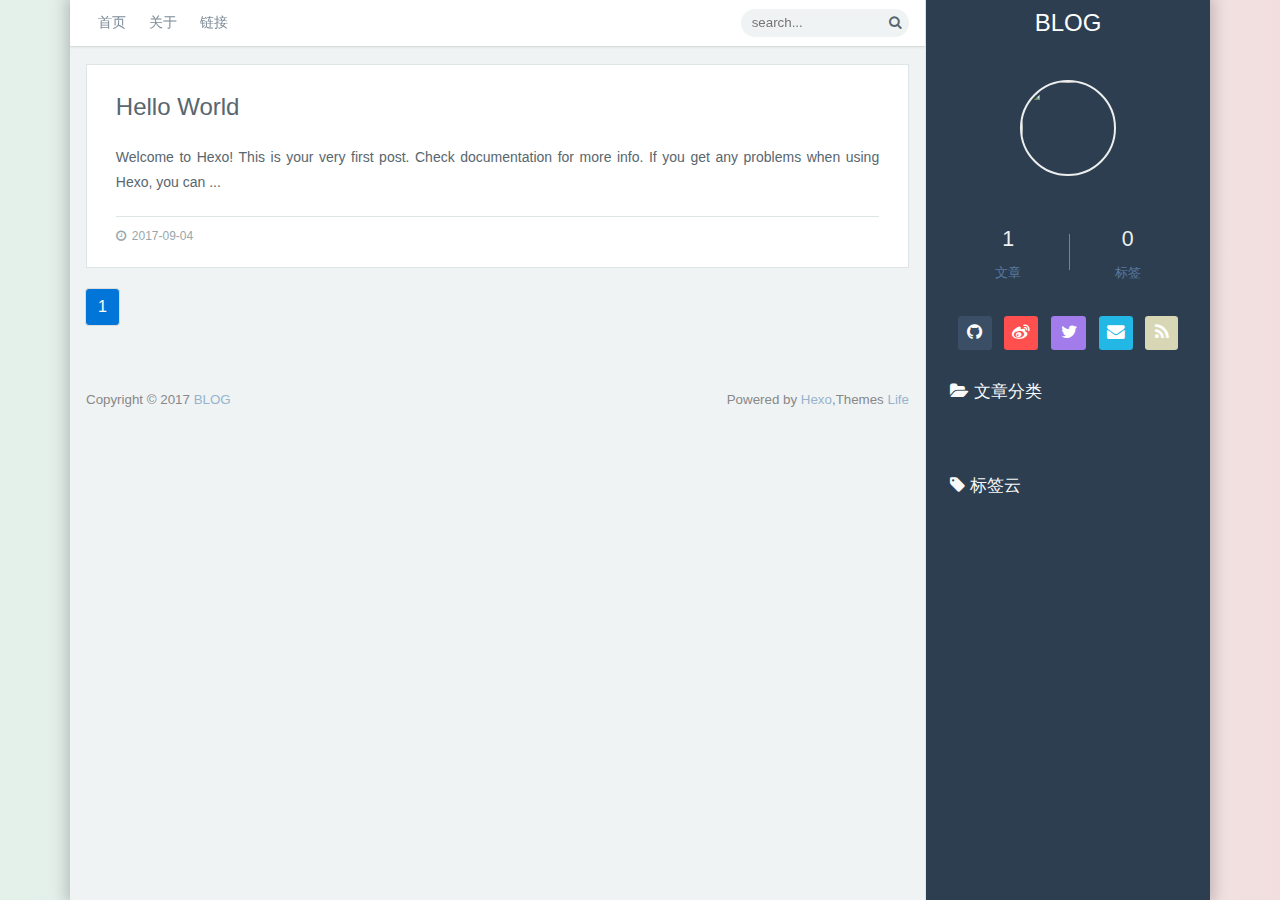
==== commit d7b475b7: "Site updated: 2018-06-07 21:03:07" ====
--- a/archives/index.html
+++ b/archives/index.html
@@ -120,40 +120,6 @@
     
 
     <div class="blog-post-block-padding">
-        <a href="/2017/09/05/This-is-a-volleyball/">This is a volleyball</a>
-        <section>
-            
-                
-                This is a volleyballThis is a volleyball
-This is a volleyball
-
-1This is a volleyball
-
-This is a volleyball
-This is a volleyball
-
-
-
-                ...
-            
-        </section>
-        <footer>
-        
-            <time datetime="2017-09-05T08:06:36.000Z"><i class="fa fa-clock-o"></i>2017-09-05</time>
-        
-        
-        
-        
-        
-        </footer>
-    </div>
-</article>
-
-
-<article class="blog-post-block">
-    
-
-    <div class="blog-post-block-padding">
         <a href="/2017/09/04/hello-world/">Hello World</a>
         <section>
             
@@ -199,7 +165,7 @@
             </div>
             <div class="blog-sidebar-count blog-sidebar-padding">
                 <div class="blog-sidebar-count-left">
-                    <p class="blog-sidebar-count-p">2</p>
+                    <p class="blog-sidebar-count-p">1</p>
                     <span class="blog-sidebar-count-span">文章</span>
                 </div>
                 <div class="blog-sidebar-count-right">
